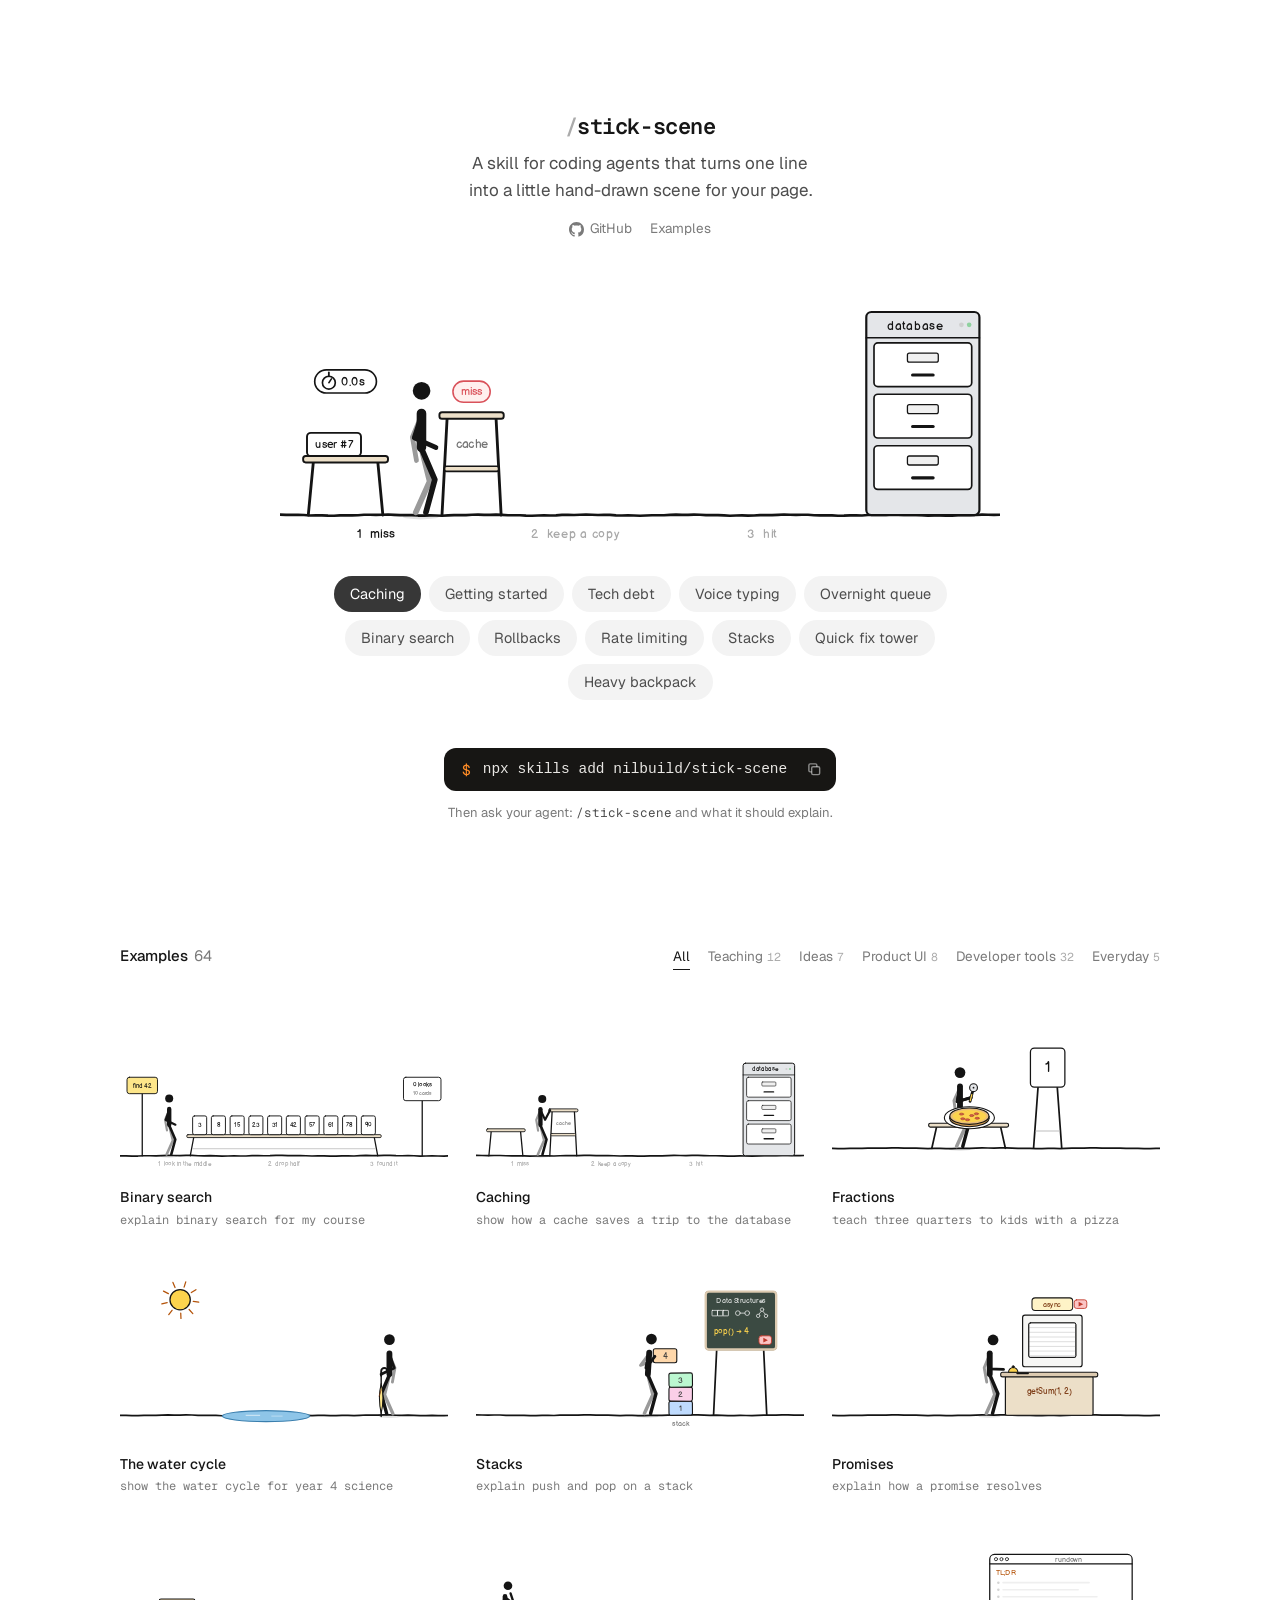
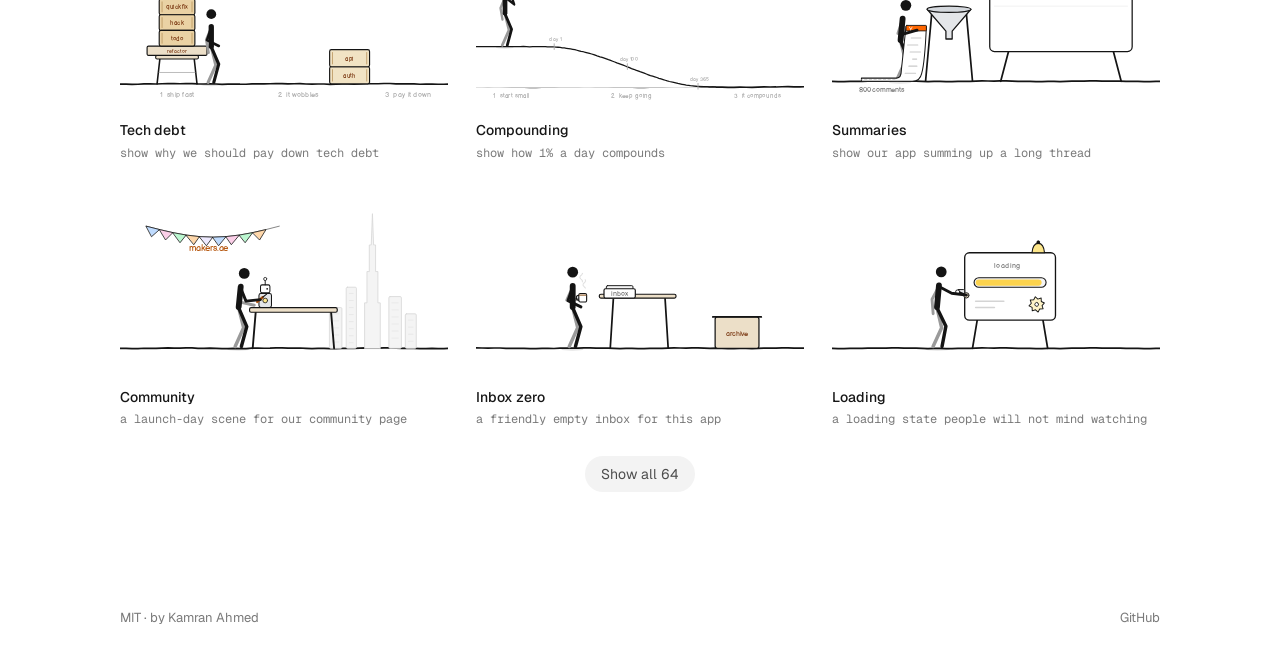
==== site/index.html @ 0b294ec2 "Reorder hero topics" ====
<!doctype html>
<html lang="en">
<head>
<meta charset="utf-8">
<meta name="viewport" content="width=device-width, initial-scale=1, viewport-fit=cover">
<title>stick-scene</title>
<meta name="description" content="A skill for coding agents that turns one line into a little hand-drawn scene for your page.">
<meta property="og:title" content="/stick-scene">
<meta property="og:description" content="A skill for coding agents that turns one line into a little hand-drawn scene for your page.">
<meta property="og:image" content="assets/og.png">
<meta property="og:type" content="website">
<meta name="twitter:card" content="summary_large_image">
<meta name="twitter:title" content="/stick-scene">
<meta name="twitter:description" content="A skill for coding agents that turns one line into a little hand-drawn scene for your page.">
<meta name="twitter:image" content="assets/og.png">
<link rel="icon" href="assets/favicon.svg" type="image/svg+xml">
<link rel="preconnect" href="https://fonts.googleapis.com">
<link rel="stylesheet" href="https://fonts.googleapis.com/css2?family=Geist:wght@400;500&family=Geist+Mono:wght@400;500;600&display=swap">
<style>
/* Layout: one quiet page. A centred 720px plate (title, line, scene, topic pills, install) above a 1040px grid of every example that opens into a stepping viewer. Light only on purpose: the scenes are ink on white paper. */
:root {
  --bg: #ffffff;
  --ink: oklch(0.2 0 0);
  --body: oklch(0.42 0 0);
  --muted: oklch(0.58 0 0);
  --faint: oklch(0.74 0 0);
  --line: oklch(0.93 0 0);
  --pill: oklch(0.965 0 0);
  --pill-hover: oklch(0.935 0 0);
  --code: oklch(0.2 0.004 60);
  --code-ink: oklch(0.93 0.005 80);
  --accent: #ff8c26;
  --sans: 'Geist', ui-sans-serif, system-ui, -apple-system, sans-serif;
  --mono: 'Geist Mono', ui-monospace, SFMono-Regular, Menlo, monospace;
  color-scheme: light;
}
* { box-sizing: border-box; }
html { -webkit-font-smoothing: antialiased; background: var(--bg); }
body { margin: 0; background: var(--bg); color: var(--ink); font: 15px/1.6 var(--sans); padding-left: max(16px, env(safe-area-inset-left, 0px)); padding-right: max(16px, env(safe-area-inset-right, 0px)); }
h1, h2, p { margin: 0; }
a { color: inherit; text-decoration: none; }
button { font: inherit; color: inherit; cursor: pointer; }
:focus-visible { outline: 2px solid var(--ink); outline-offset: 3px; border-radius: 6px; }
stick-scene { display: block; }


/* Plate */
.plate { width: min(720px, 100%); margin: 0 auto; padding-block: 112px 0; display: grid; justify-items: center; text-align: center; }
.plate h1 { font: 600 22px var(--mono); letter-spacing: -.02em; }
.plate h1 span { color: var(--faint); }
.plate .sub { margin-top: 10px; color: var(--body); font-size: 17px; max-width: 42ch; text-wrap: balance; }
.links { margin-top: 14px; display: flex; align-items: center; gap: 18px; font-size: 13.5px; color: var(--muted); }
.links a { display: inline-flex; align-items: center; gap: 6px; transition: color .15s; }
.links a:hover { color: var(--ink); }
.links svg { width: 15px; height: 15px; }
.stage { position: relative; width: min(720px, 100%); height: 320px; margin-top: 4px; touch-action: pan-y; }
.stage stick-scene { height: 320px; width: 100%; }
.slide { transition: opacity .35s ease, transform .35s ease; }
.slide.out-l { opacity: 0; transform: translateX(-18px); }
.slide.out-r { opacity: 0; transform: translateX(18px); }
.slide.in-l { opacity: 0; transform: translateX(18px); transition: none; }
.slide.in-r { opacity: 0; transform: translateX(-18px); transition: none; }
.pills { margin-top: 12px; display: flex; flex-wrap: wrap; justify-content: center; gap: 8px; }
.pills button { position: relative; height: 36px; padding: 0 16px; border: 0; border-radius: 99px; background: var(--pill); color: var(--body); font-size: 14.5px; overflow: hidden; transition: background-color .2s, color .2s; }
.pills button:hover { background: var(--pill-hover); color: var(--ink); }
.pills button[aria-pressed="true"] { background: var(--ink); color: #fff; }
.pills button span { position: relative; }
.pills.auto button[aria-pressed="true"]::before { content: ''; position: absolute; inset: 0; background: oklch(1 0 0 / .14); transform-origin: left; transform: scaleX(0); animation: fill var(--t, 6s) linear forwards; }
@keyframes fill { to { transform: scaleX(1); } }

.install { margin-top: 48px; display: inline-flex; align-items: center; gap: 12px; max-width: 100%; padding: 12px 12px 12px 18px; border-radius: 12px; background: var(--code); color: var(--code-ink); font: 14.5px var(--mono); }
.install b { font-weight: 400; color: var(--accent); }
.install code { white-space: nowrap; overflow: hidden; text-overflow: ellipsis; min-width: 0; }
.copy { flex: none; display: grid; place-items: center; padding: 8px; margin: -8px -6px -8px 0; border: 0; background: none; color: oklch(1 0 0 / .5); transition: color .15s; }
.copy:hover, .copy.done { color: var(--code-ink); }
.copy svg { width: 15px; height: 15px; }
.copy .i-done, .copy.done .i-copy { display: none; }
.copy.done .i-done { display: block; }
.copy:focus-visible, .icon:focus-visible { outline: none; }
.note { margin-top: 12px; font-size: 13px; color: var(--muted); }
.note code { font: 12.5px var(--mono); color: var(--body); }

/* Examples */
.ex { width: min(1040px, 100%); margin: 120px auto 0; display: grid; gap: 28px; }
.ex-head { display: flex; flex-wrap: wrap; justify-content: space-between; align-items: baseline; gap: 12px 24px; }
.ex-head h2 { font-size: 15px; font-weight: 500; }
.ex-head h2 span { color: var(--muted); font-weight: 400; margin-left: 6px; }
.tabs { display: flex; flex-wrap: wrap; gap: 4px 18px; }
.tabs button { padding: 2px 0; border: 0; background: none; font-size: 13.5px; color: var(--muted); border-bottom: 1px solid transparent; transition: color .15s, border-color .15s; }
.tabs button:hover { color: var(--ink); }
.tabs button[aria-pressed="true"] { color: var(--ink); border-bottom-color: var(--ink); }
.tabs em { font: 11.5px var(--mono); font-style: normal; color: var(--faint); margin-left: 4px; }
.grid { display: grid; grid-template-columns: repeat(3, minmax(0, 1fr)); gap: 36px 28px; }
.cell { display: grid; gap: 2px; padding: 0; border: 0; background: none; text-align: left; }
.cell .f { border-radius: 10px; transition: background-color .2s; }
.cell:hover .f { background: oklch(0.985 0 0); }
.cell stick-scene { height: 180px; width: 100%; pointer-events: none; }
.cell b { margin-top: 6px; font-size: 14px; font-weight: 500; }
.cell code { font: 12px/1.5 var(--mono); color: var(--muted); transition: color .15s; }
.cell:hover code { color: var(--body); }
.more { justify-self: center; height: 36px; padding: 0 16px; border: 0; border-radius: 99px; background: var(--pill); color: var(--body); font-size: 14px; transition: background-color .15s, color .15s; }
.more:hover { color: var(--ink); background: var(--pill-hover); }

/* Viewer */
.lb { width: min(880px, calc(100vw - 32px)); max-height: calc(100dvh - 32px); padding: 0; border: 0; border-radius: 16px; background: var(--bg); color: var(--ink); box-shadow: 0 40px 100px -30px oklch(0 0 0 / .45); overflow: auto; }
.lb::backdrop { background: oklch(0.2 0 0 / .4); backdrop-filter: blur(3px); -webkit-backdrop-filter: blur(3px); }
.lb[open] { animation: lb-in .22s ease-out; }
@keyframes lb-in { from { opacity: 0; transform: translateY(8px) scale(.985); } }
.lb-top { display: flex; align-items: center; gap: 10px; padding: 14px 14px 0 22px; font-size: 13px; color: var(--muted); }
.lb-top .sp { flex: 1; }
.lb-top i { font-style: normal; font-family: var(--mono); font-size: 12px; font-variant-numeric: tabular-nums; }
.icon { width: 32px; height: 32px; display: grid; place-items: center; padding: 0; border: 0; border-radius: 50%; background: none; color: var(--muted); transition: color .15s, background-color .15s; }
.icon:hover { color: var(--ink); background: var(--pill); }
.icon svg { width: 15px; height: 15px; }
.lb-body { display: grid; grid-template-columns: 44px minmax(0, 1fr) 44px; align-items: center; gap: 8px; padding: 6px 12px 0; }
.lb-body .icon { width: 40px; height: 40px; background: var(--pill); }
.lb-body .icon:hover { background: var(--pill-hover); }
.lb-stage { height: 380px; }
.lb-stage stick-scene { height: 380px; width: 100%; }
.lb-foot { display: grid; justify-items: center; gap: 12px; padding: 4px 24px 26px; text-align: center; }
.lb-foot b { font-size: 16px; font-weight: 500; }
.lb-foot p { color: var(--body); max-width: 52ch; margin-top: 2px; }
.lb-ask { display: inline-flex; align-items: center; gap: 12px; max-width: 100%; padding: 12px 12px 12px 16px; border-radius: 12px; background: var(--code); color: var(--code-ink); font: 13px var(--mono); }
.lb-ask code { white-space: nowrap; overflow: hidden; text-overflow: ellipsis; min-width: 0; }
.lb-ask i { font-style: normal; color: var(--accent); }

footer { width: min(1040px, 100%); margin: 96px auto 0; display: flex; flex-wrap: wrap; justify-content: space-between; gap: 8px 20px; padding-block: 20px 40px; font-size: 13px; color: var(--muted); }
footer a:hover { color: var(--ink); }

@media (max-width: 720px) {
  .plate { padding-top: 56px; }
  .plate h1 { font-size: 19px; }
  .plate .sub { font-size: 15.5px; }
  .stage, .stage stick-scene { height: 210px; }
  .pills button { height: 32px; padding: 0 13px; font-size: 13.5px; }
  .install { font-size: 12.5px; padding-left: 12px; }
  .ex { margin-top: 88px; }
  .grid { grid-template-columns: repeat(2, minmax(0, 1fr)); gap: 28px 16px; }
  .cell stick-scene { height: 120px; }
  .cell code { font-size: 11px; }
  .lb-body { grid-template-columns: minmax(0, 1fr); padding: 0; }
  .lb-body > .icon { display: none; }
  .lb-stage, .lb-stage stick-scene { height: 230px; }
  .lb-foot { padding-inline: 16px; }
  .lb-nav-sm { display: flex !important; }
}
.lb-nav-sm { display: none; gap: 8px; }
.lb-nav-sm .icon { width: 40px; height: 40px; background: var(--pill); }
@media (prefers-reduced-motion: reduce) { .slide, .lb[open] { transition: none; animation: none; } .pills.auto button[aria-pressed="true"]::before { animation: none; } }
</style>
</head>
<body>
<main id="top">
  <section class="plate" aria-label="stick-scene">
    <h1><span>/</span>stick-scene</h1>
    <p class="sub">A skill for coding agents that turns one line into a little hand-drawn scene for your page.</p>
    <nav class="links"><a href="https://github.com/nilbuild/stick-scene"><svg viewBox="0 0 16 16" fill="currentColor"><path d="M8 0C3.58 0 0 3.58 0 8c0 3.54 2.29 6.53 5.47 7.59.4.07.55-.17.55-.38 0-.19-.01-.82-.01-1.49-2.01.37-2.53-.49-2.69-.94-.09-.23-.48-.94-.82-1.13-.28-.15-.68-.52-.01-.53.63-.01 1.08.58 1.23.82.72 1.21 1.87.87 2.33.66.07-.52.28-.87.51-1.07-1.78-.2-3.64-.89-3.64-3.95 0-.87.31-1.59.82-2.15-.08-.2-.36-1.02.08-2.12 0 0 .67-.21 2.2.82.64-.18 1.32-.27 2-.27.68 0 1.36.09 2 .27 1.53-1.04 2.2-.82 2.2-.82.44 1.1.16 1.92.08 2.12.51.56.82 1.27.82 2.15 0 3.07-1.87 3.75-3.65 3.95.29.25.54.73.54 1.48 0 1.07-.01 1.93-.01 2.2 0 .21.15.46.55.38A8.013 8.013 0 0 0 16 8c0-4.42-3.58-8-8-8z"/></svg>GitHub</a><a href="#examples">Examples</a></nav>
    <div class="stage slide" data-stage aria-live="polite"></div>
    <div class="pills auto" data-pills aria-label="Pick an example"></div>
    <div class="install"><b>$</b><code>npx skills add nilbuild/stick-scene</code><button type="button" class="copy" data-copy-install aria-label="Copy install command"><svg class="i-copy" viewBox="0 0 16 16" fill="none" stroke="currentColor" stroke-width="1.5" stroke-linejoin="round"><rect x="5" y="5" width="8.5" height="8.5" rx="1.5"/><path d="M10.5 5V3.5A1.5 1.5 0 0 0 9 2H3.5A1.5 1.5 0 0 0 2 3.5V9a1.5 1.5 0 0 0 1.5 1.5H5"/></svg><svg class="i-done" viewBox="0 0 16 16" fill="none" stroke="currentColor" stroke-width="1.7" stroke-linecap="round" stroke-linejoin="round"><path d="M3.5 8.5l3 3 6-7"/></svg></button></div>
    <p class="note">Then ask your agent: <code>/stick-scene</code> and what it should explain.</p>
  </section>

  <section class="ex" id="examples">
    <div class="ex-head"><h2>Examples<span data-total></span></h2><div class="tabs" data-tabs></div></div>
    <div class="grid" data-grid></div>
    <button type="button" class="more" data-more>Show all</button>
  </section>
</main>

<dialog class="lb" data-lb aria-label="Example viewer" autofocus>
  <div class="lb-top"><span data-lb-cat></span><span class="sp"></span><i data-lb-n></i><button type="button" class="icon" data-lb-close aria-label="Close"><svg viewBox="0 0 16 16" fill="none" stroke="currentColor" stroke-width="1.7" stroke-linecap="round"><path d="M4 4l8 8M12 4l-8 8"/></svg></button></div>
  <div class="lb-body">
    <button type="button" class="icon" data-lb-prev aria-label="Previous example"><svg viewBox="0 0 16 16" fill="none" stroke="currentColor" stroke-width="1.8" stroke-linecap="round" stroke-linejoin="round"><path d="M10 3L5 8l5 5"/></svg></button>
    <div class="lb-stage slide" data-lb-stage></div>
    <button type="button" class="icon" data-lb-next aria-label="Next example"><svg viewBox="0 0 16 16" fill="none" stroke="currentColor" stroke-width="1.8" stroke-linecap="round" stroke-linejoin="round"><path d="M6 3l5 5-5 5"/></svg></button>
  </div>
  <div class="lb-foot">
    <div class="slide" data-lb-text><b data-lb-title></b><p data-lb-blurb></p></div>
    <div class="lb-ask"><code><i>/stick-scene</i> <span data-lb-prompt></span></code><button type="button" class="copy" data-lb-copy aria-label="Copy prompt"><svg class="i-copy" viewBox="0 0 16 16" fill="none" stroke="currentColor" stroke-width="1.5" stroke-linejoin="round"><rect x="5" y="5" width="8.5" height="8.5" rx="1.5"/><path d="M10.5 5V3.5A1.5 1.5 0 0 0 9 2H3.5A1.5 1.5 0 0 0 2 3.5V9a1.5 1.5 0 0 0 1.5 1.5H5"/></svg><svg class="i-done" viewBox="0 0 16 16" fill="none" stroke="currentColor" stroke-width="1.7" stroke-linecap="round" stroke-linejoin="round"><path d="M3.5 8.5l3 3 6-7"/></svg></button></div>
    <div class="lb-nav-sm"><button type="button" class="icon" data-lb-prev aria-label="Previous example"><svg viewBox="0 0 16 16" fill="none" stroke="currentColor" stroke-width="1.8" stroke-linecap="round" stroke-linejoin="round"><path d="M10 3L5 8l5 5"/></svg></button><button type="button" class="icon" data-lb-next aria-label="Next example"><svg viewBox="0 0 16 16" fill="none" stroke="currentColor" stroke-width="1.8" stroke-linecap="round" stroke-linejoin="round"><path d="M6 3l5 5-5 5"/></svg></button></div>
  </div>
</dialog>

<footer><span>MIT · by <a href="https://kamran.fyi">Kamran Ahmed</a></span><a href="https://github.com/nilbuild/stick-scene">GitHub</a></footer>

<script src="assets/catalog.js"></script>
<script>
(function () {
  for (const f of ['stick.js', ...window.sceneFiles()]) {
    const s = document.createElement('script');
    s.src = 'scenes/' + f;
    s.async = false;
    document.head.appendChild(s);
  }
})();
</script>
<script>
const CATALOG = window.CATALOG;
const PROMPTS = window.PROMPTS;
const byId = Object.fromEntries(CATALOG.map((s) => [s.id, s]));
const catName = Object.fromEntries(window.CATEGORIES.map((c) => [c.id, c.name]));
const INSTALL = 'npx skills add nilbuild/stick-scene';
const esc = (s) => String(s).replace(/[&<>"]/g, (c) => ({ '&': '&amp;', '<': '&lt;', '>': '&gt;', '"': '&quot;' })[c]);
const promptFor = (id) => PROMPTS[id] || `show ${byId[id].title.toLowerCase()}`;
const sleep = (ms) => new Promise((r) => setTimeout(r, ms));
const reduce = matchMedia('(prefers-reduced-motion: reduce)').matches;

function sc(id, play) {
  const el = document.createElement('stick-scene');
  el.setAttribute('scene', id);
  el.setAttribute('play', play || 'click');
  el.setAttribute('no-floor', '');
  el.setAttribute('aria-label', `${byId[id].title}: ${byId[id].blurb}`);
  return el;
}
function whenView(el, cb, n) {
  if (!el.isConnected) {
    return;
  }
  if (el.v) {
    cb(el.v);
    return;
  }
  if ((n || 0) > 900) {
    return;
  }
  requestAnimationFrame(() => whenView(el, cb, (n || 0) + 1));
}
function playOnce(el) {
  return new Promise((res) => {
    whenView(el, (v) => {
      v.on = false;
      v.paused = false;
      v.play();
      const wait = () => {
        if (!el.isConnected || !v.on) {
          res();
          return;
        }
        requestAnimationFrame(wait);
      };
      requestAnimationFrame(wait);
    });
  });
}
function wireCopy(btn, getText) {
  btn.addEventListener('click', () => {
    if (!navigator.clipboard) {
      return;
    }
    navigator.clipboard.writeText(getText()).then(() => {
      btn.classList.add('done');
      setTimeout(() => {
        btn.classList.remove('done');
      }, 1400);
    }, () => {
      const r = document.createRange();
      r.selectNodeContents(btn.previousElementSibling);
      getSelection().removeAllRanges();
      getSelection().addRange(r);
    });
  });
}
async function slide(nodes, dir, fn) {
  if (reduce || !dir) {
    fn();
    return;
  }
  const out = dir > 0 ? 'out-l' : 'out-r';
  const inn = dir > 0 ? 'in-l' : 'in-r';
  nodes.forEach((n) => n.classList.add(out));
  await sleep(280);
  fn();
  nodes.forEach((n) => {
    n.classList.remove(out);
    n.classList.add(inn);
  });
  void nodes[0].offsetWidth;
  nodes.forEach((n) => n.classList.remove(inn));
}

wireCopy(document.querySelector('[data-copy-install]'), () => INSTALL);

/* Plate: topic pills pick the scene */
(function () {
  const TOPICS = [
    ['lesson-cache', 'Caching'],
    ['diffity-start', 'Getting started'],
    ['idea-tech-debt', 'Tech debt'],
    ['p:typingwise', 'Voice typing'],
    ['p:claude-queue', 'Overnight queue'],
    ['lesson-binary-search', 'Binary search'],
    ['how-rollback-tape', 'Rollbacks'],
    ['how-rate-bouncer', 'Rate limiting'],
    ['p:data structures in JS', 'Stacks'],
    ['how-debt-tower', 'Quick fix tower'],
    ['how-debt-backpack', 'Heavy backpack'],
  ];
  const stage = document.querySelector('[data-stage]');
  const pills = document.querySelector('[data-pills]');
  pills.innerHTML = TOPICS.map(([id, label]) => `<button type="button" aria-pressed="false"><span>${esc(label)}</span></button>`).join('');
  const btns = [...pills.children];
  let cur = -1, token = 0, auto = true;

  async function show(i, dir) {
    const t = ++token;
    cur = (i + TOPICS.length) % TOPICS.length;
    const id = TOPICS[cur][0];
    btns.forEach((b, k) => b.setAttribute('aria-pressed', 'false'));
    void pills.offsetWidth;
    await slide([stage], dir, () => {
      stage.replaceChildren(sc(id));
    });
    if (t !== token) {
      return;
    }
    const dur = ((window.STICK && window.STICK.SCENES[id] && window.STICK.SCENES[id].dur) || 5) * 1000 + 2400;
    pills.style.setProperty('--t', `${dur}ms`);
    btns[cur].setAttribute('aria-pressed', 'true');
    await sleep(600);
    if (t !== token) {
      return;
    }
    await playOnce(stage.firstChild);
    if (t !== token || !auto) {
      return;
    }
    await sleep(1500);
    if (t === token && auto) {
      show(cur + 1, 1);
    }
  }
  const pick = (k) => {
    auto = false;
    pills.classList.remove('auto');
    if (k !== cur) {
      show(k, k > cur ? 1 : -1);
      return;
    }
    playOnce(stage.firstChild);
  };
  btns.forEach((b, k) => b.addEventListener('click', () => pick(k)));
  let sx = null;
  stage.addEventListener('pointerdown', (e) => {
    sx = e.clientX;
  });
  stage.addEventListener('pointerup', (e) => {
    if (sx === null) {
      return;
    }
    const dx = e.clientX - sx;
    sx = null;
    if (Math.abs(dx) > 40) {
      pick((cur + (dx < 0 ? 1 : -1) + TOPICS.length) % TOPICS.length);
    }
  });
  show(0, 0);
})();

/* Viewer: an enlarged scene you can step through */
const viewer = (function () {
  const dlg = document.querySelector('[data-lb]');
  const stage = dlg.querySelector('[data-lb-stage]');
  const text = dlg.querySelector('[data-lb-text]');
  let list = [], cur = 0, token = 0;
  function render(id) {
    const m = byId[id];
    stage.replaceChildren(sc(id));
    dlg.querySelector('[data-lb-title]').textContent = m.title;
    dlg.querySelector('[data-lb-blurb]').textContent = m.blurb;
    dlg.querySelector('[data-lb-prompt]').textContent = promptFor(id);
    dlg.querySelector('[data-lb-cat]').textContent = catName[m.cat];
    dlg.querySelector('[data-lb-n]').textContent = `${cur + 1} / ${list.length}`;
  }
  async function go(i, dir) {
    const t = ++token;
    cur = (i + list.length) % list.length;
    await slide([stage, text], dir, () => render(list[cur]));
    await sleep(350);
    if (t === token && dlg.open) {
      playOnce(stage.firstChild);
    }
  }
  for (const b of dlg.querySelectorAll('[data-lb-prev]')) {
    b.addEventListener('click', () => go(cur - 1, -1));
  }
  for (const b of dlg.querySelectorAll('[data-lb-next]')) {
    b.addEventListener('click', () => go(cur + 1, 1));
  }
  dlg.querySelector('[data-lb-close]').addEventListener('click', () => dlg.close());
  dlg.addEventListener('click', (e) => {
    if (e.target === dlg) {
      dlg.close();
    }
  });
  dlg.addEventListener('keydown', (e) => {
    if (e.key === 'ArrowRight') {
      e.preventDefault();
      go(cur + 1, 1);
    }
    if (e.key === 'ArrowLeft') {
      e.preventDefault();
      go(cur - 1, -1);
    }
  });
  dlg.addEventListener('close', () => {
    token++;
    stage.replaceChildren();
  });
  let sx = null;
  stage.addEventListener('pointerdown', (e) => {
    sx = e.clientX;
  });
  stage.addEventListener('pointerup', (e) => {
    if (sx === null) {
      return;
    }
    const dx = e.clientX - sx;
    sx = null;
    if (Math.abs(dx) > 40) {
      go(cur + (dx < 0 ? 1 : -1), dx < 0 ? 1 : -1);
    }
  });
  wireCopy(dlg.querySelector('[data-lb-copy]'), () => `/stick-scene ${promptFor(list[cur])}`);
  return {
    open(ids, i) {
      list = ids;
      if (!dlg.open) {
        dlg.showModal();
      }
      go(i, 0);
    },
  };
})();

/* Examples grid */
(function () {
  const all = CATALOG.map((c) => c.id);
  const tabs = document.querySelector('[data-tabs]');
  const grid = document.querySelector('[data-grid]');
  const more = document.querySelector('[data-more]');
  const STEP = 12;
  let cat = 'all', open = false;
  document.querySelector('[data-total]').textContent = all.length;
  const cats = [{ id: 'all', name: 'All' }, ...window.CATEGORIES];
  tabs.innerHTML = cats.map((c) => `<button type="button" data-cat="${c.id}" aria-pressed="${c.id === 'all'}">${c.name}${c.id === 'all' ? '' : `<em>${all.filter((id) => byId[id].cat === c.id).length}</em>`}</button>`).join('');
  function render() {
    const list = cat === 'all' ? all : all.filter((id) => byId[id].cat === cat);
    const shown = open ? list : list.slice(0, STEP);
    grid.innerHTML = shown.map((id) => `<button type="button" class="cell" data-id="${esc(id)}" aria-label="Open ${esc(byId[id].title)}"><div class="f"><stick-scene scene="${esc(id)}" play="idle" no-floor></stick-scene></div><b>${esc(byId[id].title)}</b><code>${esc(promptFor(id))}</code></button>`).join('');
    more.hidden = list.length <= STEP || open;
    more.textContent = `Show all ${list.length}`;
    [...grid.children].forEach((c, i) => {
      const el = c.querySelector('stick-scene');
      c.addEventListener('pointerenter', () => {
        if (el.v) {
          el.v.hover = true;
          el.v.play();
        }
      });
      c.addEventListener('pointerleave', () => {
        if (el.v) {
          el.v.hover = false;
        }
      });
      c.addEventListener('click', () => viewer.open(list, i));
    });
  }
  for (const b of tabs.children) {
    b.addEventListener('click', () => {
      cat = b.dataset.cat;
      open = false;
      for (const x of tabs.children) {
        x.setAttribute('aria-pressed', String(x === b));
      }
      render();
    });
  }
  more.addEventListener('click', () => {
    open = true;
    render();
  });
  render();
})();
</script>
</body>
</html>
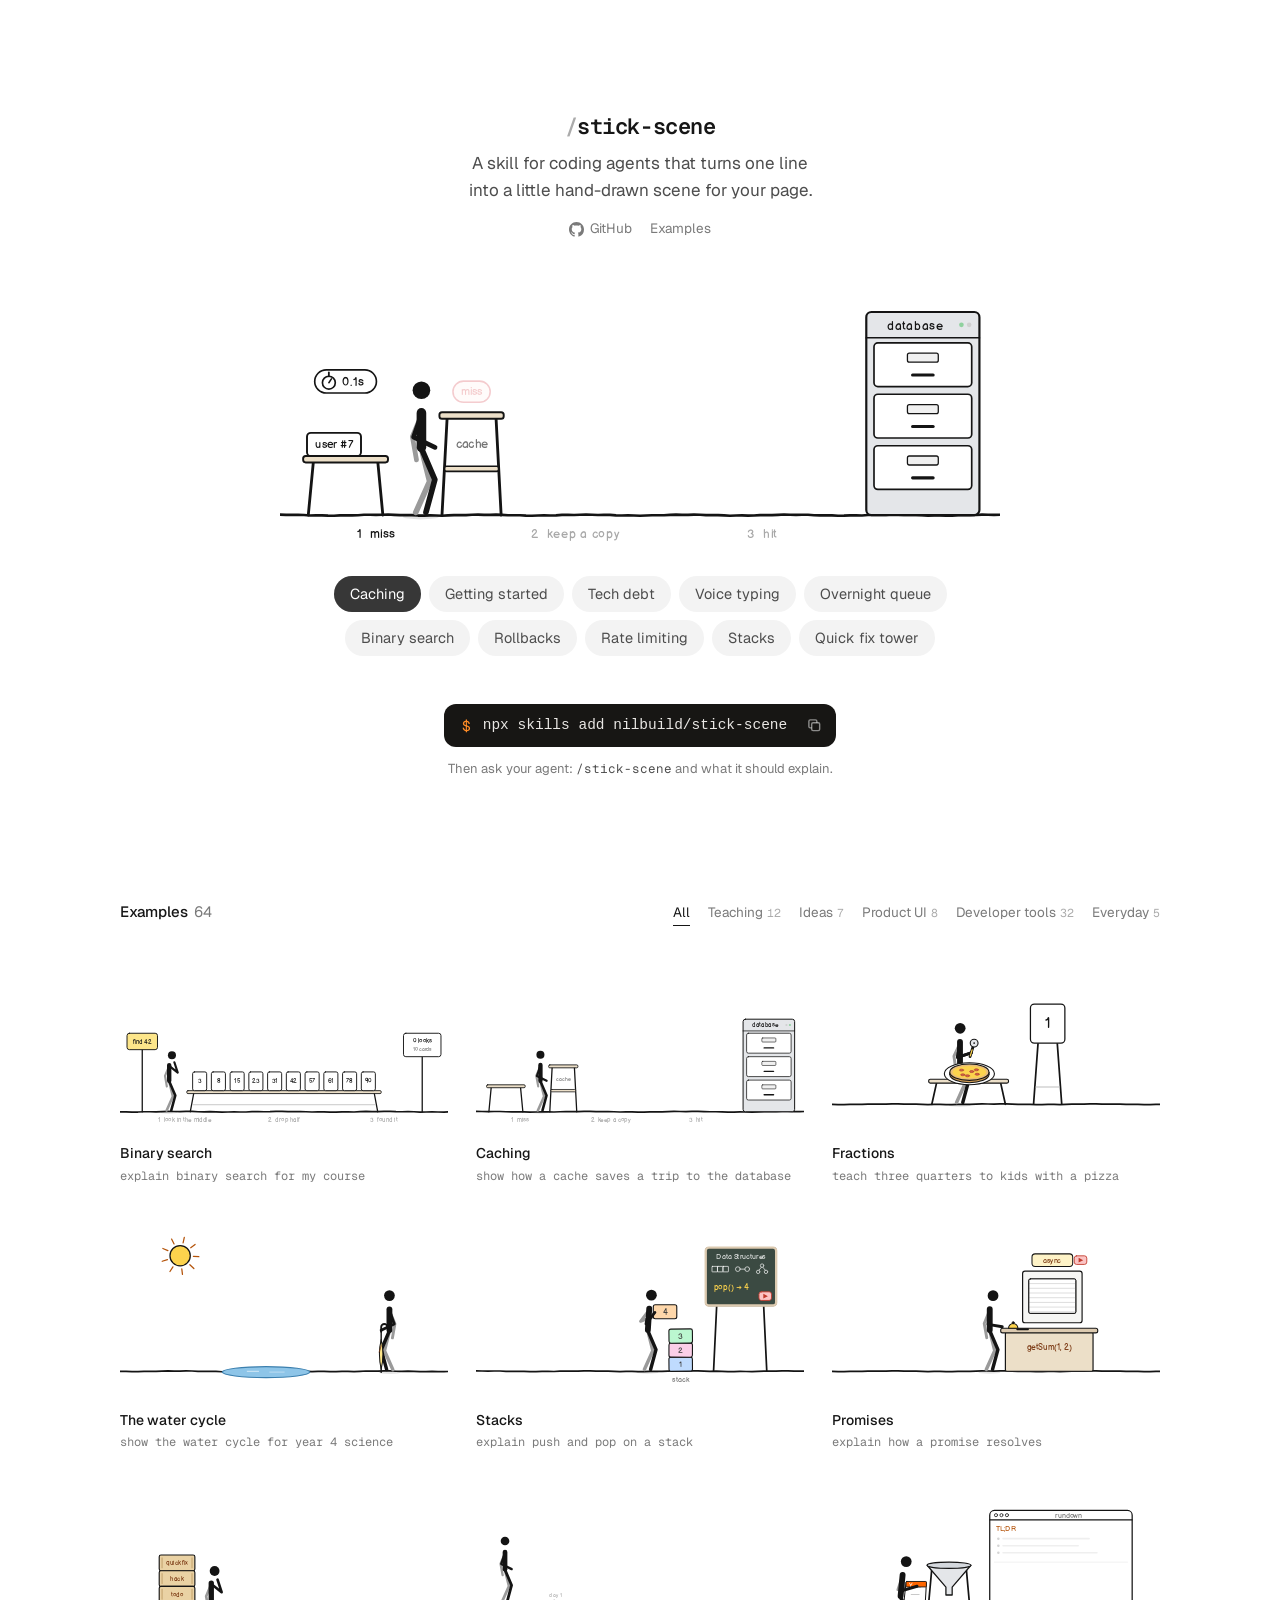
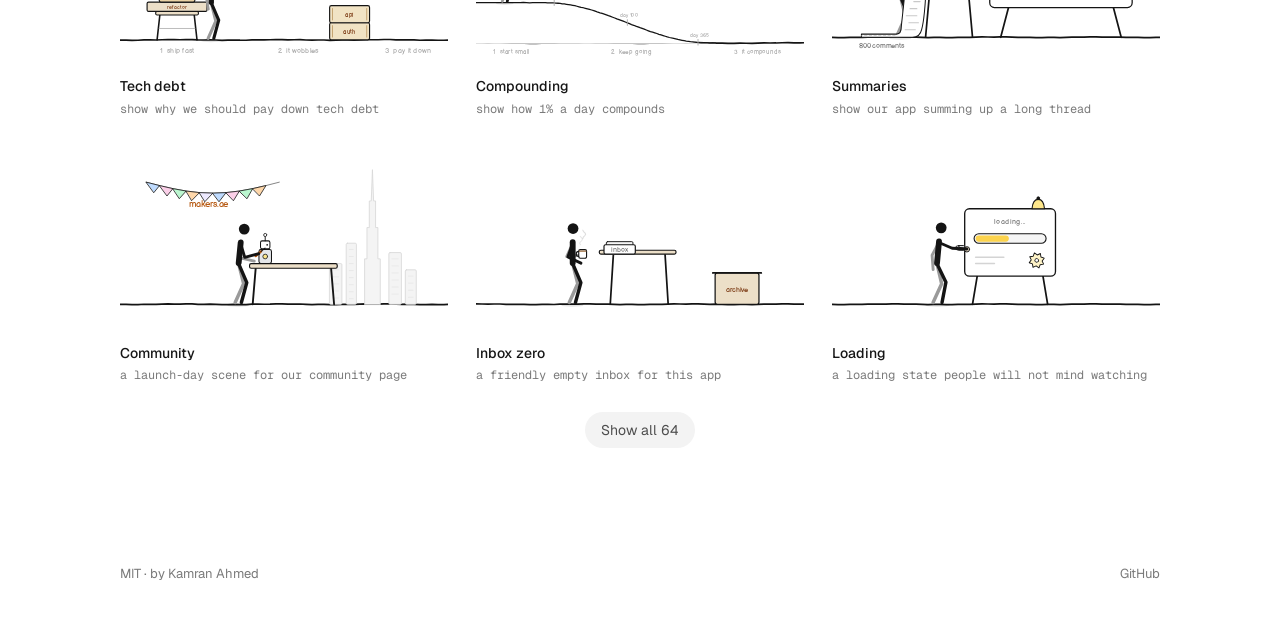
==== commit 9bcb0915: "Drop heavy backpack from hero topics" ====
--- a/site/index.html
+++ b/site/index.html
@@ -295,7 +295,6 @@
     ['how-rate-bouncer', 'Rate limiting'],
     ['p:data structures in JS', 'Stacks'],
     ['how-debt-tower', 'Quick fix tower'],
-    ['how-debt-backpack', 'Heavy backpack'],
   ];
   const stage = document.querySelector('[data-stage]');
   const pills = document.querySelector('[data-pills]');
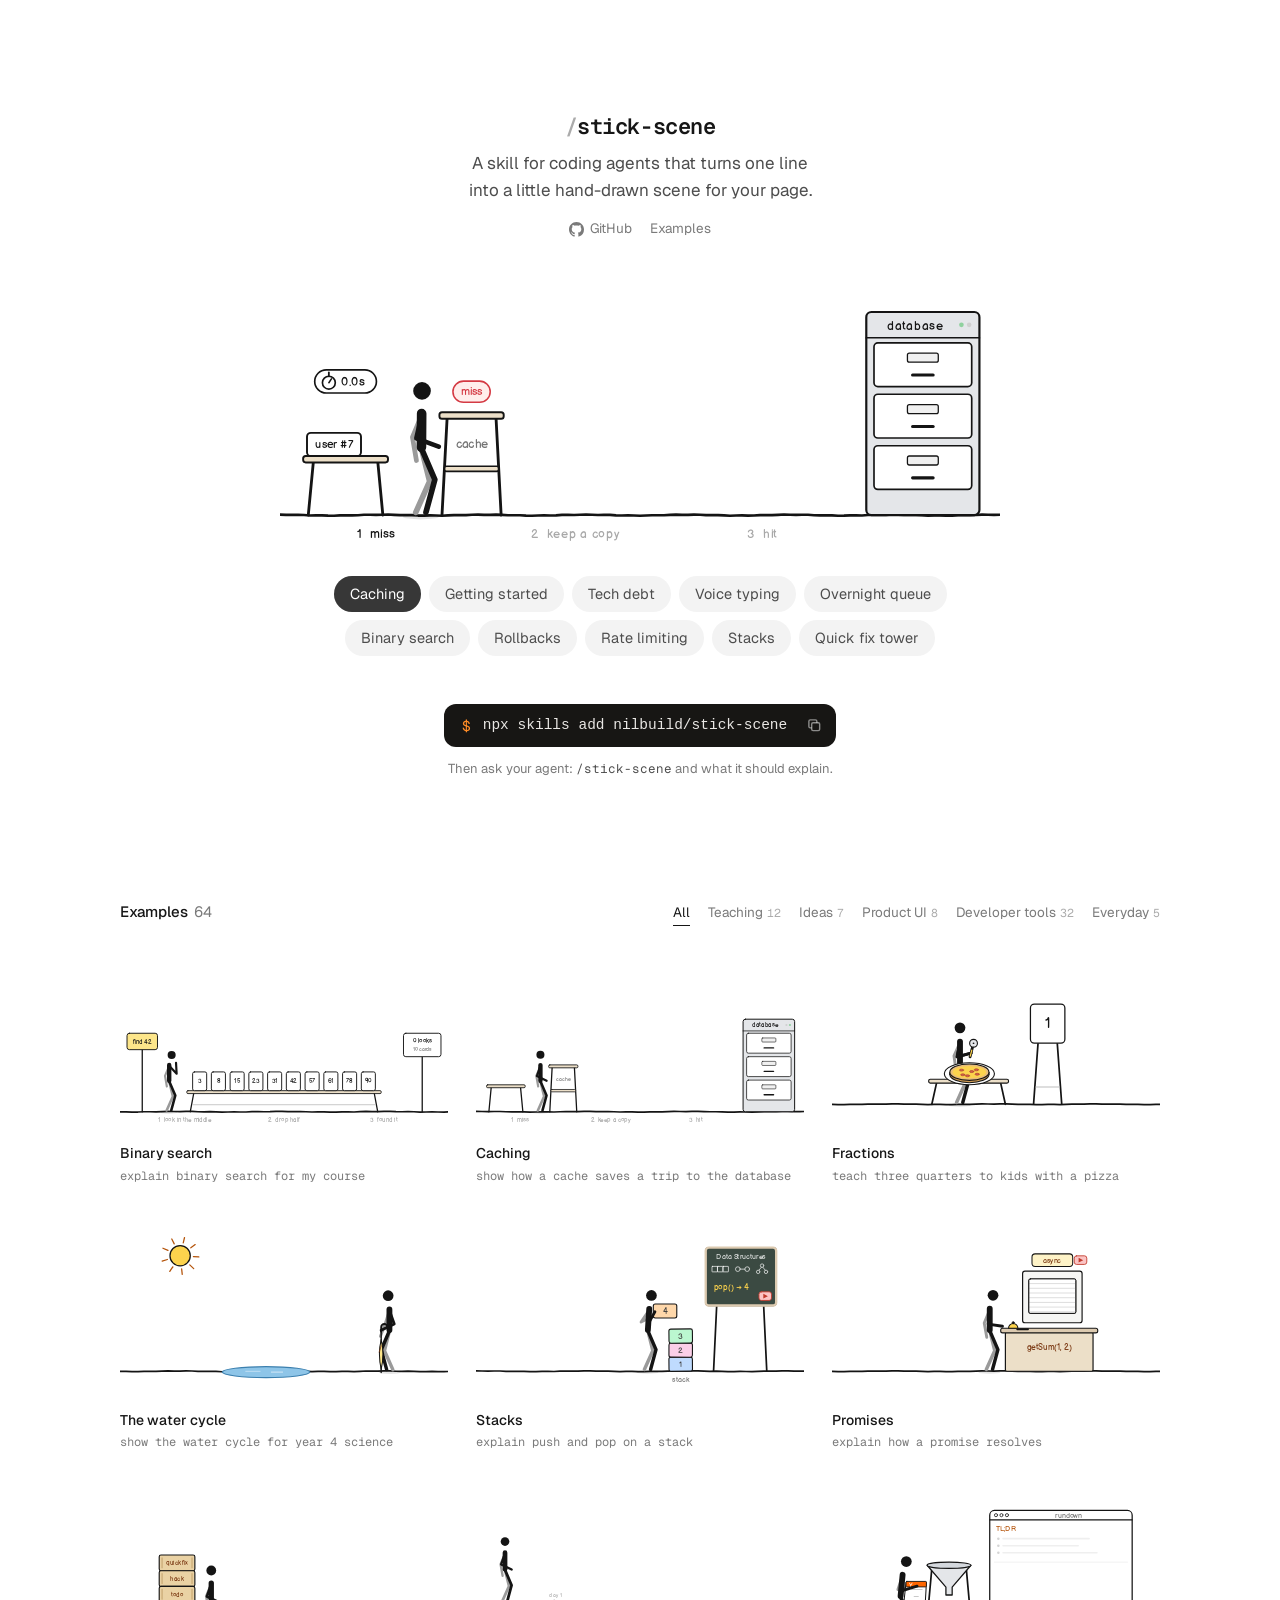
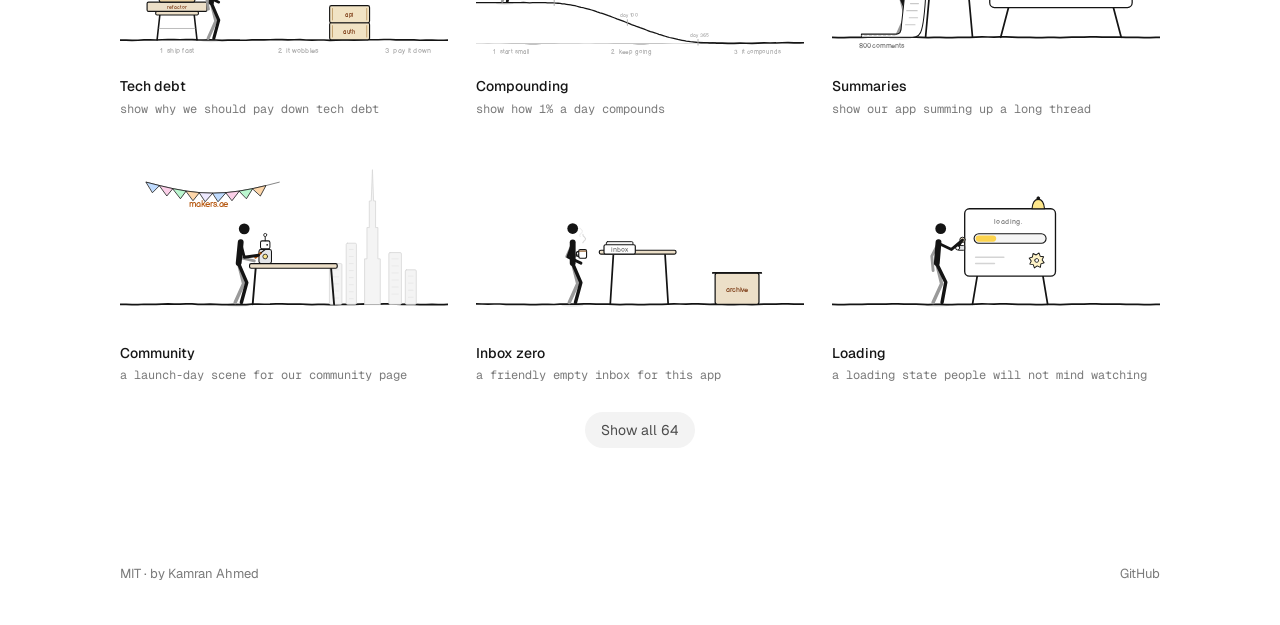
==== commit e9c78776: "Add SEO tags, analytics and new OG image" ====
--- a/site/index.html
+++ b/site/index.html
@@ -3,16 +3,53 @@
 <head>
 <meta charset="utf-8">
 <meta name="viewport" content="width=device-width, initial-scale=1, viewport-fit=cover">
-<title>stick-scene</title>
+<title>stick-scene: turn one line into a hand-drawn scene</title>
 <meta name="description" content="A skill for coding agents that turns one line into a little hand-drawn scene for your page.">
-<meta property="og:title" content="/stick-scene">
+<meta name="author" content="Kamran Ahmed">
+<meta name="theme-color" content="#ffffff">
+<link rel="canonical" href="https://kamran.fyi/stick-scene/">
+
+<meta property="og:type" content="website">
+<meta property="og:site_name" content="Kamran Ahmed">
+<meta property="og:url" content="https://kamran.fyi/stick-scene/">
+<meta property="og:title" content="stick-scene: turn one line into a hand-drawn scene">
 <meta property="og:description" content="A skill for coding agents that turns one line into a little hand-drawn scene for your page.">
-<meta property="og:image" content="assets/og.png">
-<meta property="og:type" content="website">
+<meta property="og:image" content="https://kamran.fyi/stick-scene/assets/og.png">
+<meta property="og:image:width" content="1200">
+<meta property="og:image:height" content="630">
+<meta property="og:image:alt" content="A stick figure doing a binary search across ten numbered cards, next to npx skills add nilbuild/stick-scene">
+
 <meta name="twitter:card" content="summary_large_image">
-<meta name="twitter:title" content="/stick-scene">
+<meta name="twitter:site" content="@nilbuild">
+<meta name="twitter:creator" content="@nilbuild">
+<meta name="twitter:title" content="stick-scene: turn one line into a hand-drawn scene">
 <meta name="twitter:description" content="A skill for coding agents that turns one line into a little hand-drawn scene for your page.">
-<meta name="twitter:image" content="assets/og.png">
+<meta name="twitter:image" content="https://kamran.fyi/stick-scene/assets/og.png">
+<meta name="twitter:image:alt" content="A stick figure doing a binary search across ten numbered cards, next to npx skills add nilbuild/stick-scene">
+
+<script type="application/ld+json">
+{
+  "@context": "https://schema.org",
+  "@type": "SoftwareSourceCode",
+  "name": "stick-scene",
+  "description": "A skill for coding agents that turns one line into a little hand-drawn scene for your page.",
+  "url": "https://kamran.fyi/stick-scene/",
+  "codeRepository": "https://github.com/nilbuild/stick-scene",
+  "programmingLanguage": "JavaScript",
+  "license": "https://opensource.org/licenses/MIT",
+  "author": { "@type": "Person", "name": "Kamran Ahmed", "url": "https://kamran.fyi" }
+}
+</script>
+
+<script async src="https://www.googletagmanager.com/gtag/js?id=G-QD7PX9C379"></script>
+<script>
+window.dataLayer = window.dataLayer || [];
+function gtag() {
+  dataLayer.push(arguments);
+}
+gtag('js', new Date());
+gtag('config', 'G-QD7PX9C379');
+</script>
 <link rel="icon" href="assets/favicon.svg" type="image/svg+xml">
 <link rel="preconnect" href="https://fonts.googleapis.com">
 <link rel="stylesheet" href="https://fonts.googleapis.com/css2?family=Geist:wght@400;500&family=Geist+Mono:wght@400;500;600&display=swap">
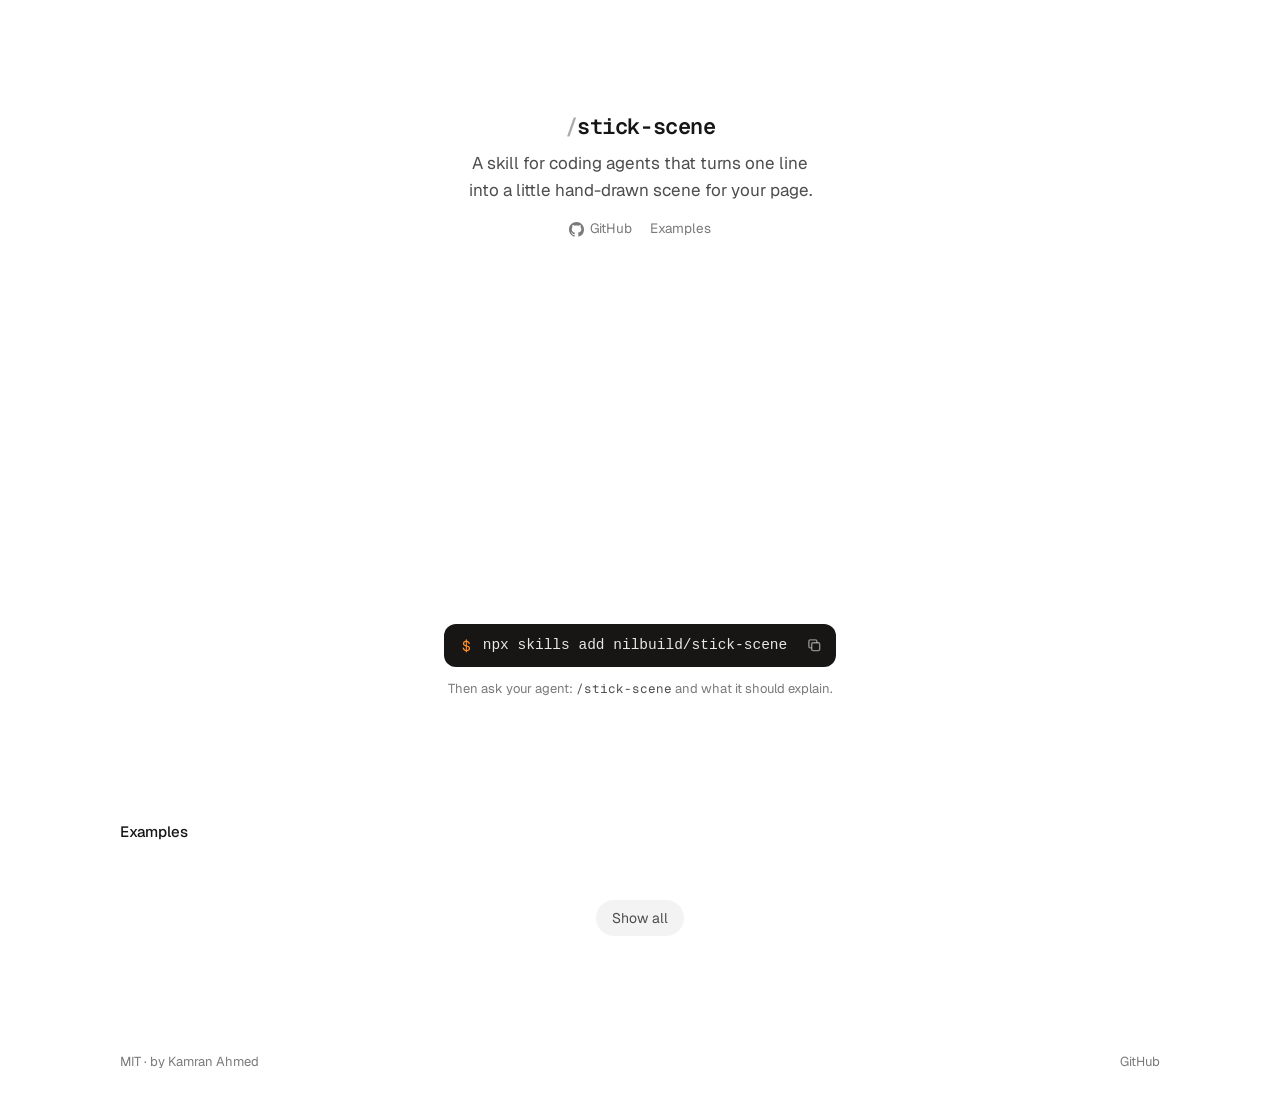
==== commit ca843111: "Serve site from /stick-scene without slash" ====
--- a/site/index.html
+++ b/site/index.html
@@ -7,11 +7,11 @@
 <meta name="description" content="A skill for coding agents that turns one line into a little hand-drawn scene for your page.">
 <meta name="author" content="Kamran Ahmed">
 <meta name="theme-color" content="#ffffff">
-<link rel="canonical" href="https://kamran.fyi/stick-scene/">
+<link rel="canonical" href="https://kamran.fyi/stick-scene">
 
 <meta property="og:type" content="website">
 <meta property="og:site_name" content="Kamran Ahmed">
-<meta property="og:url" content="https://kamran.fyi/stick-scene/">
+<meta property="og:url" content="https://kamran.fyi/stick-scene">
 <meta property="og:title" content="stick-scene: turn one line into a hand-drawn scene">
 <meta property="og:description" content="A skill for coding agents that turns one line into a little hand-drawn scene for your page.">
 <meta property="og:image" content="https://kamran.fyi/stick-scene/assets/og.png">
@@ -33,7 +33,7 @@
   "@type": "SoftwareSourceCode",
   "name": "stick-scene",
   "description": "A skill for coding agents that turns one line into a little hand-drawn scene for your page.",
-  "url": "https://kamran.fyi/stick-scene/",
+  "url": "https://kamran.fyi/stick-scene",
   "codeRepository": "https://github.com/nilbuild/stick-scene",
   "programmingLanguage": "JavaScript",
   "license": "https://opensource.org/licenses/MIT",
@@ -50,7 +50,7 @@
 gtag('js', new Date());
 gtag('config', 'G-QD7PX9C379');
 </script>
-<link rel="icon" href="assets/favicon.svg" type="image/svg+xml">
+<link rel="icon" href="/stick-scene/assets/favicon.svg" type="image/svg+xml">
 <link rel="preconnect" href="https://fonts.googleapis.com">
 <link rel="stylesheet" href="https://fonts.googleapis.com/css2?family=Geist:wght@400;500&family=Geist+Mono:wght@400;500;600&display=swap">
 <style>
@@ -221,12 +221,12 @@
 
 <footer><span>MIT · by <a href="https://kamran.fyi">Kamran Ahmed</a></span><a href="https://github.com/nilbuild/stick-scene">GitHub</a></footer>
 
-<script src="assets/catalog.js"></script>
+<script src="/stick-scene/assets/catalog.js"></script>
 <script>
 (function () {
   for (const f of ['stick.js', ...window.sceneFiles()]) {
     const s = document.createElement('script');
-    s.src = 'scenes/' + f;
+    s.src = '/stick-scene/scenes/' + f;
     s.async = false;
     document.head.appendChild(s);
   }
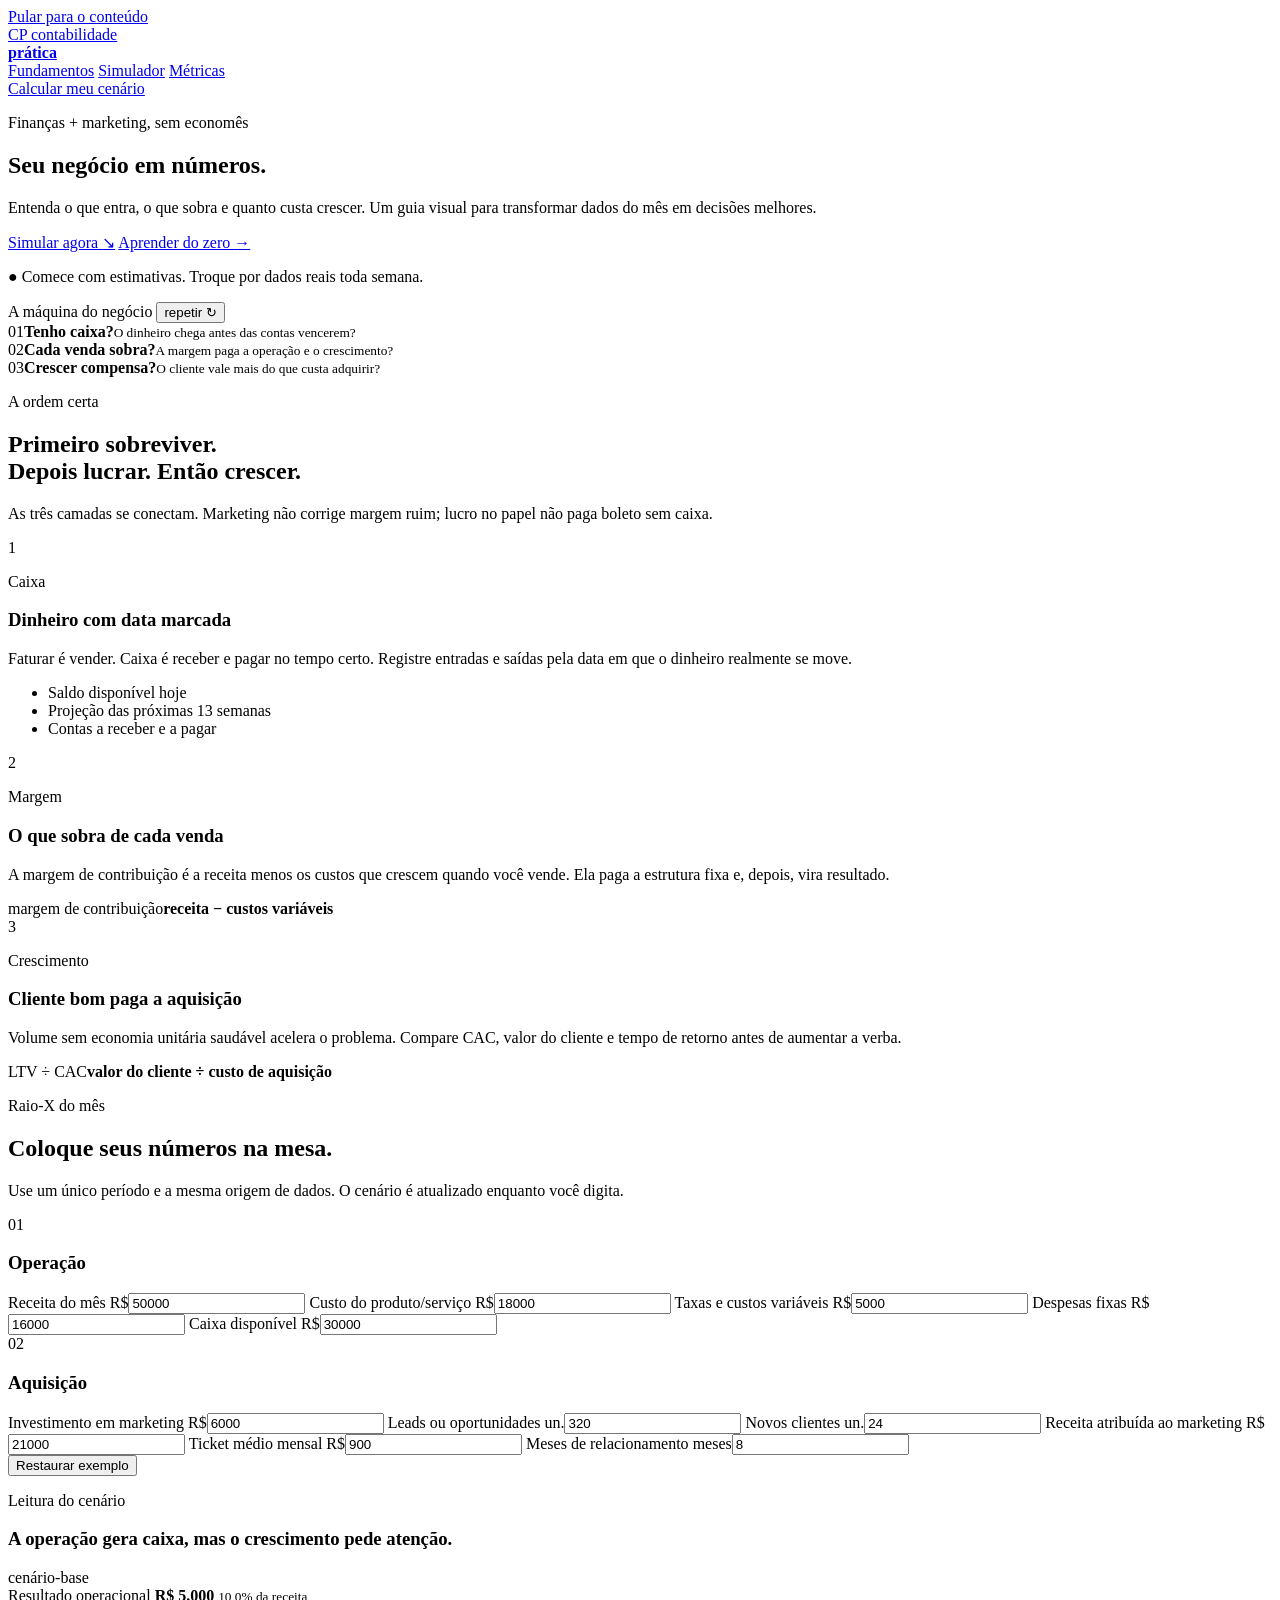
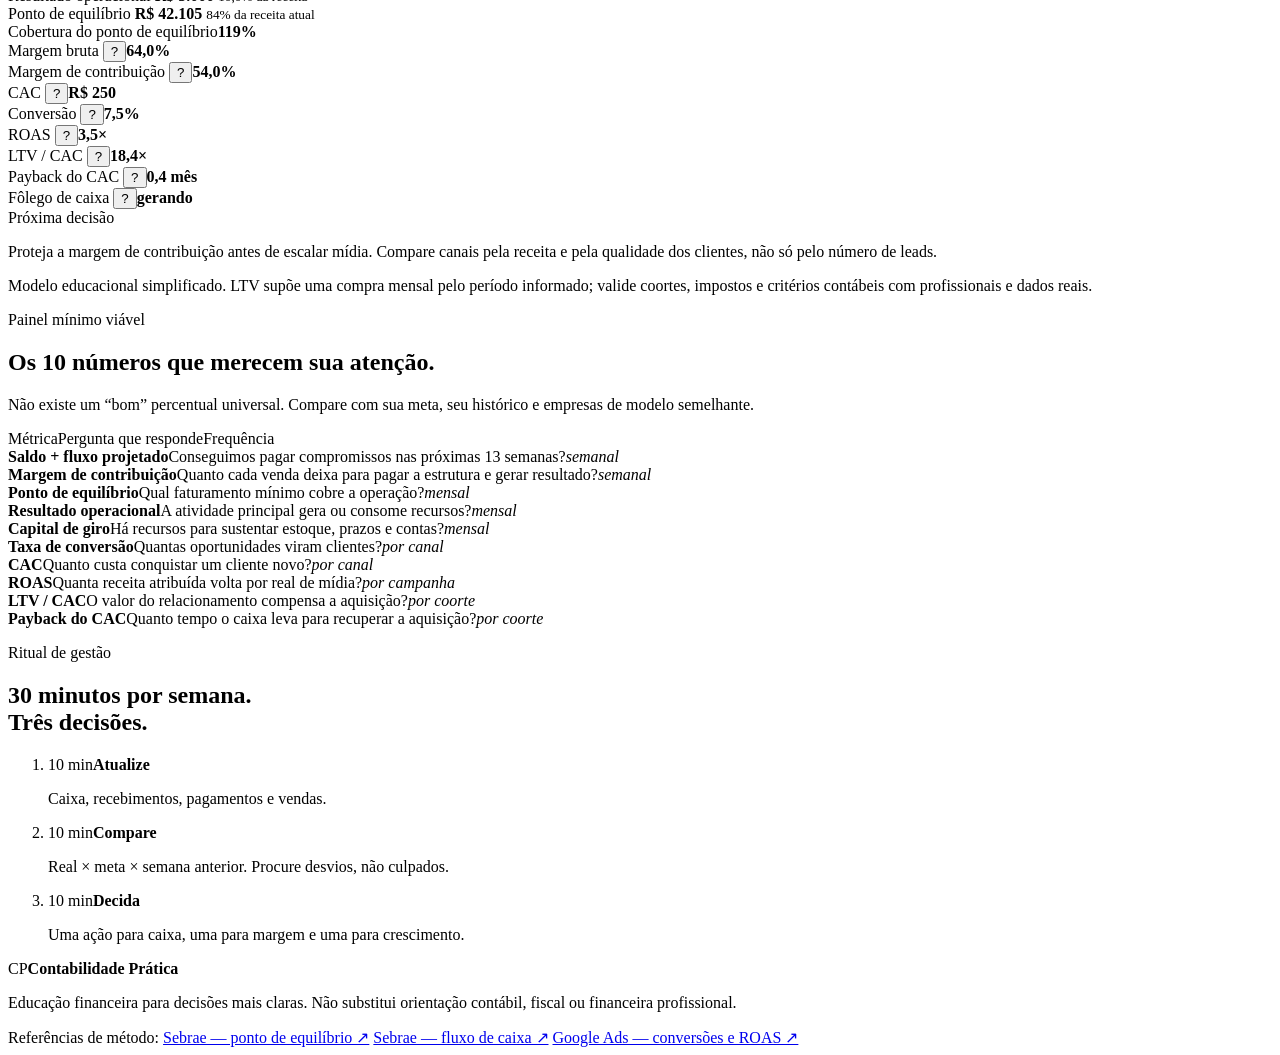
==== commit 060aff41: "Build interactive accounting guide for entrepreneurs" ====
--- a/site/index.html
+++ b/site/index.html
@@ -1,524 +1,225 @@
 <!doctype html>
-<html lang="en">
+<html lang="pt-BR">
 <head>
-<meta charset="utf-8">
-<meta name="viewport" content="width=device-width, initial-scale=1, viewport-fit=cover">
-<title>stick-scene: turn one line into a hand-drawn scene</title>
-<meta name="description" content="A skill for coding agents that turns one line into a little hand-drawn scene for your page.">
-<meta name="author" content="Kamran Ahmed">
-<meta name="theme-color" content="#ffffff">
-<link rel="canonical" href="https://kamran.fyi/stick-scene">
-
-<meta property="og:type" content="website">
-<meta property="og:site_name" content="Kamran Ahmed">
-<meta property="og:url" content="https://kamran.fyi/stick-scene">
-<meta property="og:title" content="stick-scene: turn one line into a hand-drawn scene">
-<meta property="og:description" content="A skill for coding agents that turns one line into a little hand-drawn scene for your page.">
-<meta property="og:image" content="https://kamran.fyi/stick-scene/assets/og.png">
-<meta property="og:image:width" content="1200">
-<meta property="og:image:height" content="630">
-<meta property="og:image:alt" content="A stick figure doing a binary search across ten numbered cards, next to npx skills add nilbuild/stick-scene">
-
-<meta name="twitter:card" content="summary_large_image">
-<meta name="twitter:site" content="@nilbuild">
-<meta name="twitter:creator" content="@nilbuild">
-<meta name="twitter:title" content="stick-scene: turn one line into a hand-drawn scene">
-<meta name="twitter:description" content="A skill for coding agents that turns one line into a little hand-drawn scene for your page.">
-<meta name="twitter:image" content="https://kamran.fyi/stick-scene/assets/og.png">
-<meta name="twitter:image:alt" content="A stick figure doing a binary search across ten numbered cards, next to npx skills add nilbuild/stick-scene">
-
-<script type="application/ld+json">
-{
-  "@context": "https://schema.org",
-  "@type": "SoftwareSourceCode",
-  "name": "stick-scene",
-  "description": "A skill for coding agents that turns one line into a little hand-drawn scene for your page.",
-  "url": "https://kamran.fyi/stick-scene",
-  "codeRepository": "https://github.com/nilbuild/stick-scene",
-  "programmingLanguage": "JavaScript",
-  "license": "https://opensource.org/licenses/MIT",
-  "author": { "@type": "Person", "name": "Kamran Ahmed", "url": "https://kamran.fyi" }
-}
-</script>
-
-<script async src="https://www.googletagmanager.com/gtag/js?id=G-QD7PX9C379"></script>
-<script>
-window.dataLayer = window.dataLayer || [];
-function gtag() {
-  dataLayer.push(arguments);
-}
-gtag('js', new Date());
-gtag('config', 'G-QD7PX9C379');
-</script>
-<link rel="icon" href="/stick-scene/assets/favicon.svg" type="image/svg+xml">
-<link rel="preconnect" href="https://fonts.googleapis.com">
-<link rel="stylesheet" href="https://fonts.googleapis.com/css2?family=Geist:wght@400;500&family=Geist+Mono:wght@400;500;600&display=swap">
-<style>
-/* Layout: one quiet page. A centred 720px plate (title, line, scene, topic pills, install) above a 1040px grid of every example that opens into a stepping viewer. Light only on purpose: the scenes are ink on white paper. */
-:root {
-  --bg: #ffffff;
-  --ink: oklch(0.2 0 0);
-  --body: oklch(0.42 0 0);
-  --muted: oklch(0.58 0 0);
-  --faint: oklch(0.74 0 0);
-  --line: oklch(0.93 0 0);
-  --pill: oklch(0.965 0 0);
-  --pill-hover: oklch(0.935 0 0);
-  --code: oklch(0.2 0.004 60);
-  --code-ink: oklch(0.93 0.005 80);
-  --accent: #ff8c26;
-  --sans: 'Geist', ui-sans-serif, system-ui, -apple-system, sans-serif;
-  --mono: 'Geist Mono', ui-monospace, SFMono-Regular, Menlo, monospace;
-  color-scheme: light;
-}
-* { box-sizing: border-box; }
-html { -webkit-font-smoothing: antialiased; background: var(--bg); }
-body { margin: 0; background: var(--bg); color: var(--ink); font: 15px/1.6 var(--sans); padding-left: max(16px, env(safe-area-inset-left, 0px)); padding-right: max(16px, env(safe-area-inset-right, 0px)); }
-h1, h2, p { margin: 0; }
-a { color: inherit; text-decoration: none; }
-button { font: inherit; color: inherit; cursor: pointer; }
-:focus-visible { outline: 2px solid var(--ink); outline-offset: 3px; border-radius: 6px; }
-stick-scene { display: block; }
-
-
-/* Plate */
-.plate { width: min(720px, 100%); margin: 0 auto; padding-block: 112px 0; display: grid; justify-items: center; text-align: center; }
-.plate h1 { font: 600 22px var(--mono); letter-spacing: -.02em; }
-.plate h1 span { color: var(--faint); }
-.plate .sub { margin-top: 10px; color: var(--body); font-size: 17px; max-width: 42ch; text-wrap: balance; }
-.links { margin-top: 14px; display: flex; align-items: center; gap: 18px; font-size: 13.5px; color: var(--muted); }
-.links a { display: inline-flex; align-items: center; gap: 6px; transition: color .15s; }
-.links a:hover { color: var(--ink); }
-.links svg { width: 15px; height: 15px; }
-.stage { position: relative; width: min(720px, 100%); height: 320px; margin-top: 4px; touch-action: pan-y; }
-.stage stick-scene { height: 320px; width: 100%; }
-.slide { transition: opacity .35s ease, transform .35s ease; }
-.slide.out-l { opacity: 0; transform: translateX(-18px); }
-.slide.out-r { opacity: 0; transform: translateX(18px); }
-.slide.in-l { opacity: 0; transform: translateX(18px); transition: none; }
-.slide.in-r { opacity: 0; transform: translateX(-18px); transition: none; }
-.pills { margin-top: 12px; display: flex; flex-wrap: wrap; justify-content: center; gap: 8px; }
-.pills button { position: relative; height: 36px; padding: 0 16px; border: 0; border-radius: 99px; background: var(--pill); color: var(--body); font-size: 14.5px; overflow: hidden; transition: background-color .2s, color .2s; }
-.pills button:hover { background: var(--pill-hover); color: var(--ink); }
-.pills button[aria-pressed="true"] { background: var(--ink); color: #fff; }
-.pills button span { position: relative; }
-.pills.auto button[aria-pressed="true"]::before { content: ''; position: absolute; inset: 0; background: oklch(1 0 0 / .14); transform-origin: left; transform: scaleX(0); animation: fill var(--t, 6s) linear forwards; }
-@keyframes fill { to { transform: scaleX(1); } }
-
-.install { margin-top: 48px; display: inline-flex; align-items: center; gap: 12px; max-width: 100%; padding: 12px 12px 12px 18px; border-radius: 12px; background: var(--code); color: var(--code-ink); font: 14.5px var(--mono); }
-.install b { font-weight: 400; color: var(--accent); }
-.install code { white-space: nowrap; overflow: hidden; text-overflow: ellipsis; min-width: 0; }
-.copy { flex: none; display: grid; place-items: center; padding: 8px; margin: -8px -6px -8px 0; border: 0; background: none; color: oklch(1 0 0 / .5); transition: color .15s; }
-.copy:hover, .copy.done { color: var(--code-ink); }
-.copy svg { width: 15px; height: 15px; }
-.copy .i-done, .copy.done .i-copy { display: none; }
-.copy.done .i-done { display: block; }
-.copy:focus-visible, .icon:focus-visible { outline: none; }
-.note { margin-top: 12px; font-size: 13px; color: var(--muted); }
-.note code { font: 12.5px var(--mono); color: var(--body); }
-
-/* Examples */
-.ex { width: min(1040px, 100%); margin: 120px auto 0; display: grid; gap: 28px; }
-.ex-head { display: flex; flex-wrap: wrap; justify-content: space-between; align-items: baseline; gap: 12px 24px; }
-.ex-head h2 { font-size: 15px; font-weight: 500; }
-.ex-head h2 span { color: var(--muted); font-weight: 400; margin-left: 6px; }
-.tabs { display: flex; flex-wrap: wrap; gap: 4px 18px; }
-.tabs button { padding: 2px 0; border: 0; background: none; font-size: 13.5px; color: var(--muted); border-bottom: 1px solid transparent; transition: color .15s, border-color .15s; }
-.tabs button:hover { color: var(--ink); }
-.tabs button[aria-pressed="true"] { color: var(--ink); border-bottom-color: var(--ink); }
-.tabs em { font: 11.5px var(--mono); font-style: normal; color: var(--faint); margin-left: 4px; }
-.grid { display: grid; grid-template-columns: repeat(3, minmax(0, 1fr)); gap: 36px 28px; }
-.cell { display: grid; gap: 2px; padding: 0; border: 0; background: none; text-align: left; }
-.cell .f { border-radius: 10px; transition: background-color .2s; }
-.cell:hover .f { background: oklch(0.985 0 0); }
-.cell stick-scene { height: 180px; width: 100%; pointer-events: none; }
-.cell b { margin-top: 6px; font-size: 14px; font-weight: 500; }
-.cell code { font: 12px/1.5 var(--mono); color: var(--muted); transition: color .15s; }
-.cell:hover code { color: var(--body); }
-.more { justify-self: center; height: 36px; padding: 0 16px; border: 0; border-radius: 99px; background: var(--pill); color: var(--body); font-size: 14px; transition: background-color .15s, color .15s; }
-.more:hover { color: var(--ink); background: var(--pill-hover); }
-
-/* Viewer */
-.lb { width: min(880px, calc(100vw - 32px)); max-height: calc(100dvh - 32px); padding: 0; border: 0; border-radius: 16px; background: var(--bg); color: var(--ink); box-shadow: 0 40px 100px -30px oklch(0 0 0 / .45); overflow: auto; }
-.lb::backdrop { background: oklch(0.2 0 0 / .4); backdrop-filter: blur(3px); -webkit-backdrop-filter: blur(3px); }
-.lb[open] { animation: lb-in .22s ease-out; }
-@keyframes lb-in { from { opacity: 0; transform: translateY(8px) scale(.985); } }
-.lb-top { display: flex; align-items: center; gap: 10px; padding: 14px 14px 0 22px; font-size: 13px; color: var(--muted); }
-.lb-top .sp { flex: 1; }
-.lb-top i { font-style: normal; font-family: var(--mono); font-size: 12px; font-variant-numeric: tabular-nums; }
-.icon { width: 32px; height: 32px; display: grid; place-items: center; padding: 0; border: 0; border-radius: 50%; background: none; color: var(--muted); transition: color .15s, background-color .15s; }
-.icon:hover { color: var(--ink); background: var(--pill); }
-.icon svg { width: 15px; height: 15px; }
-.lb-body { display: grid; grid-template-columns: 44px minmax(0, 1fr) 44px; align-items: center; gap: 8px; padding: 6px 12px 0; }
-.lb-body .icon { width: 40px; height: 40px; background: var(--pill); }
-.lb-body .icon:hover { background: var(--pill-hover); }
-.lb-stage { height: 380px; }
-.lb-stage stick-scene { height: 380px; width: 100%; }
-.lb-foot { display: grid; justify-items: center; gap: 12px; padding: 4px 24px 26px; text-align: center; }
-.lb-foot b { font-size: 16px; font-weight: 500; }
-.lb-foot p { color: var(--body); max-width: 52ch; margin-top: 2px; }
-.lb-ask { display: inline-flex; align-items: center; gap: 12px; max-width: 100%; padding: 12px 12px 12px 16px; border-radius: 12px; background: var(--code); color: var(--code-ink); font: 13px var(--mono); }
-.lb-ask code { white-space: nowrap; overflow: hidden; text-overflow: ellipsis; min-width: 0; }
-.lb-ask i { font-style: normal; color: var(--accent); }
-
-footer { width: min(1040px, 100%); margin: 96px auto 0; display: flex; flex-wrap: wrap; justify-content: space-between; gap: 8px 20px; padding-block: 20px 40px; font-size: 13px; color: var(--muted); }
-footer a:hover { color: var(--ink); }
-
-@media (max-width: 720px) {
-  .plate { padding-top: 56px; }
-  .plate h1 { font-size: 19px; }
-  .plate .sub { font-size: 15.5px; }
-  .stage, .stage stick-scene { height: 210px; }
-  .pills button { height: 32px; padding: 0 13px; font-size: 13.5px; }
-  .install { font-size: 12.5px; padding-left: 12px; }
-  .ex { margin-top: 88px; }
-  .grid { grid-template-columns: repeat(2, minmax(0, 1fr)); gap: 28px 16px; }
-  .cell stick-scene { height: 120px; }
-  .cell code { font-size: 11px; }
-  .lb-body { grid-template-columns: minmax(0, 1fr); padding: 0; }
-  .lb-body > .icon { display: none; }
-  .lb-stage, .lb-stage stick-scene { height: 230px; }
-  .lb-foot { padding-inline: 16px; }
-  .lb-nav-sm { display: flex !important; }
-}
-.lb-nav-sm { display: none; gap: 8px; }
-.lb-nav-sm .icon { width: 40px; height: 40px; background: var(--pill); }
-@media (prefers-reduced-motion: reduce) { .slide, .lb[open] { transition: none; animation: none; } .pills.auto button[aria-pressed="true"]::before { animation: none; } }
-</style>
+  <meta charset="utf-8">
+  <meta name="viewport" content="width=device-width, initial-scale=1">
+  <meta name="description" content="Contabilidade prática para empreendedores: caixa, margem, ponto de equilíbrio, CAC, ROAS e LTV em um guia visual e interativo.">
+  <meta name="theme-color" content="#f4eddb">
+  <title>Contabilidade Prática — números que ajudam a decidir</title>
+  <link rel="stylesheet" href="/assets/styles.css">
 </head>
 <body>
-<main id="top">
-  <section class="plate" aria-label="stick-scene">
-    <h1><span>/</span>stick-scene</h1>
-    <p class="sub">A skill for coding agents that turns one line into a little hand-drawn scene for your page.</p>
-    <nav class="links"><a href="https://github.com/nilbuild/stick-scene"><svg viewBox="0 0 16 16" fill="currentColor"><path d="M8 0C3.58 0 0 3.58 0 8c0 3.54 2.29 6.53 5.47 7.59.4.07.55-.17.55-.38 0-.19-.01-.82-.01-1.49-2.01.37-2.53-.49-2.69-.94-.09-.23-.48-.94-.82-1.13-.28-.15-.68-.52-.01-.53.63-.01 1.08.58 1.23.82.72 1.21 1.87.87 2.33.66.07-.52.28-.87.51-1.07-1.78-.2-3.64-.89-3.64-3.95 0-.87.31-1.59.82-2.15-.08-.2-.36-1.02.08-2.12 0 0 .67-.21 2.2.82.64-.18 1.32-.27 2-.27.68 0 1.36.09 2 .27 1.53-1.04 2.2-.82 2.2-.82.44 1.1.16 1.92.08 2.12.51.56.82 1.27.82 2.15 0 3.07-1.87 3.75-3.65 3.95.29.25.54.73.54 1.48 0 1.07-.01 1.93-.01 2.2 0 .21.15.46.55.38A8.013 8.013 0 0 0 16 8c0-4.42-3.58-8-8-8z"/></svg>GitHub</a><a href="#examples">Examples</a></nav>
-    <div class="stage slide" data-stage aria-live="polite"></div>
-    <div class="pills auto" data-pills aria-label="Pick an example"></div>
-    <div class="install"><b>$</b><code>npx skills add nilbuild/stick-scene</code><button type="button" class="copy" data-copy-install aria-label="Copy install command"><svg class="i-copy" viewBox="0 0 16 16" fill="none" stroke="currentColor" stroke-width="1.5" stroke-linejoin="round"><rect x="5" y="5" width="8.5" height="8.5" rx="1.5"/><path d="M10.5 5V3.5A1.5 1.5 0 0 0 9 2H3.5A1.5 1.5 0 0 0 2 3.5V9a1.5 1.5 0 0 0 1.5 1.5H5"/></svg><svg class="i-done" viewBox="0 0 16 16" fill="none" stroke="currentColor" stroke-width="1.7" stroke-linecap="round" stroke-linejoin="round"><path d="M3.5 8.5l3 3 6-7"/></svg></button></div>
-    <p class="note">Then ask your agent: <code>/stick-scene</code> and what it should explain.</p>
-  </section>
-
-  <section class="ex" id="examples">
-    <div class="ex-head"><h2>Examples<span data-total></span></h2><div class="tabs" data-tabs></div></div>
-    <div class="grid" data-grid></div>
-    <button type="button" class="more" data-more>Show all</button>
-  </section>
-</main>
-
-<dialog class="lb" data-lb aria-label="Example viewer" autofocus>
-  <div class="lb-top"><span data-lb-cat></span><span class="sp"></span><i data-lb-n></i><button type="button" class="icon" data-lb-close aria-label="Close"><svg viewBox="0 0 16 16" fill="none" stroke="currentColor" stroke-width="1.7" stroke-linecap="round"><path d="M4 4l8 8M12 4l-8 8"/></svg></button></div>
-  <div class="lb-body">
-    <button type="button" class="icon" data-lb-prev aria-label="Previous example"><svg viewBox="0 0 16 16" fill="none" stroke="currentColor" stroke-width="1.8" stroke-linecap="round" stroke-linejoin="round"><path d="M10 3L5 8l5 5"/></svg></button>
-    <div class="lb-stage slide" data-lb-stage></div>
-    <button type="button" class="icon" data-lb-next aria-label="Next example"><svg viewBox="0 0 16 16" fill="none" stroke="currentColor" stroke-width="1.8" stroke-linecap="round" stroke-linejoin="round"><path d="M6 3l5 5-5 5"/></svg></button>
-  </div>
-  <div class="lb-foot">
-    <div class="slide" data-lb-text><b data-lb-title></b><p data-lb-blurb></p></div>
-    <div class="lb-ask"><code><i>/stick-scene</i> <span data-lb-prompt></span></code><button type="button" class="copy" data-lb-copy aria-label="Copy prompt"><svg class="i-copy" viewBox="0 0 16 16" fill="none" stroke="currentColor" stroke-width="1.5" stroke-linejoin="round"><rect x="5" y="5" width="8.5" height="8.5" rx="1.5"/><path d="M10.5 5V3.5A1.5 1.5 0 0 0 9 2H3.5A1.5 1.5 0 0 0 2 3.5V9a1.5 1.5 0 0 0 1.5 1.5H5"/></svg><svg class="i-done" viewBox="0 0 16 16" fill="none" stroke="currentColor" stroke-width="1.7" stroke-linecap="round" stroke-linejoin="round"><path d="M3.5 8.5l3 3 6-7"/></svg></button></div>
-    <div class="lb-nav-sm"><button type="button" class="icon" data-lb-prev aria-label="Previous example"><svg viewBox="0 0 16 16" fill="none" stroke="currentColor" stroke-width="1.8" stroke-linecap="round" stroke-linejoin="round"><path d="M10 3L5 8l5 5"/></svg></button><button type="button" class="icon" data-lb-next aria-label="Next example"><svg viewBox="0 0 16 16" fill="none" stroke="currentColor" stroke-width="1.8" stroke-linecap="round" stroke-linejoin="round"><path d="M6 3l5 5-5 5"/></svg></button></div>
-  </div>
-</dialog>
-
-<footer><span>MIT · by <a href="https://kamran.fyi">Kamran Ahmed</a></span><a href="https://github.com/nilbuild/stick-scene">GitHub</a></footer>
-
-<script src="/stick-scene/assets/catalog.js"></script>
-<script>
-(function () {
-  for (const f of ['stick.js', ...window.sceneFiles()]) {
-    const s = document.createElement('script');
-    s.src = '/stick-scene/scenes/' + f;
-    s.async = false;
-    document.head.appendChild(s);
-  }
-})();
-</script>
-<script>
-const CATALOG = window.CATALOG;
-const PROMPTS = window.PROMPTS;
-const byId = Object.fromEntries(CATALOG.map((s) => [s.id, s]));
-const catName = Object.fromEntries(window.CATEGORIES.map((c) => [c.id, c.name]));
-const INSTALL = 'npx skills add nilbuild/stick-scene';
-const esc = (s) => String(s).replace(/[&<>"]/g, (c) => ({ '&': '&amp;', '<': '&lt;', '>': '&gt;', '"': '&quot;' })[c]);
-const promptFor = (id) => PROMPTS[id] || `show ${byId[id].title.toLowerCase()}`;
-const sleep = (ms) => new Promise((r) => setTimeout(r, ms));
-const reduce = matchMedia('(prefers-reduced-motion: reduce)').matches;
-
-function sc(id, play) {
-  const el = document.createElement('stick-scene');
-  el.setAttribute('scene', id);
-  el.setAttribute('play', play || 'click');
-  el.setAttribute('no-floor', '');
-  el.setAttribute('aria-label', `${byId[id].title}: ${byId[id].blurb}`);
-  return el;
-}
-function whenView(el, cb, n) {
-  if (!el.isConnected) {
-    return;
-  }
-  if (el.v) {
-    cb(el.v);
-    return;
-  }
-  if ((n || 0) > 900) {
-    return;
-  }
-  requestAnimationFrame(() => whenView(el, cb, (n || 0) + 1));
-}
-function playOnce(el) {
-  return new Promise((res) => {
-    whenView(el, (v) => {
-      v.on = false;
-      v.paused = false;
-      v.play();
-      const wait = () => {
-        if (!el.isConnected || !v.on) {
-          res();
-          return;
-        }
-        requestAnimationFrame(wait);
-      };
-      requestAnimationFrame(wait);
-    });
-  });
-}
-function wireCopy(btn, getText) {
-  btn.addEventListener('click', () => {
-    if (!navigator.clipboard) {
-      return;
-    }
-    navigator.clipboard.writeText(getText()).then(() => {
-      btn.classList.add('done');
-      setTimeout(() => {
-        btn.classList.remove('done');
-      }, 1400);
-    }, () => {
-      const r = document.createRange();
-      r.selectNodeContents(btn.previousElementSibling);
-      getSelection().removeAllRanges();
-      getSelection().addRange(r);
-    });
-  });
-}
-async function slide(nodes, dir, fn) {
-  if (reduce || !dir) {
-    fn();
-    return;
-  }
-  const out = dir > 0 ? 'out-l' : 'out-r';
-  const inn = dir > 0 ? 'in-l' : 'in-r';
-  nodes.forEach((n) => n.classList.add(out));
-  await sleep(280);
-  fn();
-  nodes.forEach((n) => {
-    n.classList.remove(out);
-    n.classList.add(inn);
-  });
-  void nodes[0].offsetWidth;
-  nodes.forEach((n) => n.classList.remove(inn));
-}
-
-wireCopy(document.querySelector('[data-copy-install]'), () => INSTALL);
-
-/* Plate: topic pills pick the scene */
-(function () {
-  const TOPICS = [
-    ['lesson-cache', 'Caching'],
-    ['diffity-start', 'Getting started'],
-    ['idea-tech-debt', 'Tech debt'],
-    ['p:typingwise', 'Voice typing'],
-    ['p:claude-queue', 'Overnight queue'],
-    ['lesson-binary-search', 'Binary search'],
-    ['how-rollback-tape', 'Rollbacks'],
-    ['how-rate-bouncer', 'Rate limiting'],
-    ['p:data structures in JS', 'Stacks'],
-    ['how-debt-tower', 'Quick fix tower'],
-  ];
-  const stage = document.querySelector('[data-stage]');
-  const pills = document.querySelector('[data-pills]');
-  pills.innerHTML = TOPICS.map(([id, label]) => `<button type="button" aria-pressed="false"><span>${esc(label)}</span></button>`).join('');
-  const btns = [...pills.children];
-  let cur = -1, token = 0, auto = true;
-
-  async function show(i, dir) {
-    const t = ++token;
-    cur = (i + TOPICS.length) % TOPICS.length;
-    const id = TOPICS[cur][0];
-    btns.forEach((b, k) => b.setAttribute('aria-pressed', 'false'));
-    void pills.offsetWidth;
-    await slide([stage], dir, () => {
-      stage.replaceChildren(sc(id));
-    });
-    if (t !== token) {
-      return;
-    }
-    const dur = ((window.STICK && window.STICK.SCENES[id] && window.STICK.SCENES[id].dur) || 5) * 1000 + 2400;
-    pills.style.setProperty('--t', `${dur}ms`);
-    btns[cur].setAttribute('aria-pressed', 'true');
-    await sleep(600);
-    if (t !== token) {
-      return;
-    }
-    await playOnce(stage.firstChild);
-    if (t !== token || !auto) {
-      return;
-    }
-    await sleep(1500);
-    if (t === token && auto) {
-      show(cur + 1, 1);
-    }
-  }
-  const pick = (k) => {
-    auto = false;
-    pills.classList.remove('auto');
-    if (k !== cur) {
-      show(k, k > cur ? 1 : -1);
-      return;
-    }
-    playOnce(stage.firstChild);
-  };
-  btns.forEach((b, k) => b.addEventListener('click', () => pick(k)));
-  let sx = null;
-  stage.addEventListener('pointerdown', (e) => {
-    sx = e.clientX;
-  });
-  stage.addEventListener('pointerup', (e) => {
-    if (sx === null) {
-      return;
-    }
-    const dx = e.clientX - sx;
-    sx = null;
-    if (Math.abs(dx) > 40) {
-      pick((cur + (dx < 0 ? 1 : -1) + TOPICS.length) % TOPICS.length);
-    }
-  });
-  show(0, 0);
-})();
-
-/* Viewer: an enlarged scene you can step through */
-const viewer = (function () {
-  const dlg = document.querySelector('[data-lb]');
-  const stage = dlg.querySelector('[data-lb-stage]');
-  const text = dlg.querySelector('[data-lb-text]');
-  let list = [], cur = 0, token = 0;
-  function render(id) {
-    const m = byId[id];
-    stage.replaceChildren(sc(id));
-    dlg.querySelector('[data-lb-title]').textContent = m.title;
-    dlg.querySelector('[data-lb-blurb]').textContent = m.blurb;
-    dlg.querySelector('[data-lb-prompt]').textContent = promptFor(id);
-    dlg.querySelector('[data-lb-cat]').textContent = catName[m.cat];
-    dlg.querySelector('[data-lb-n]').textContent = `${cur + 1} / ${list.length}`;
-  }
-  async function go(i, dir) {
-    const t = ++token;
-    cur = (i + list.length) % list.length;
-    await slide([stage, text], dir, () => render(list[cur]));
-    await sleep(350);
-    if (t === token && dlg.open) {
-      playOnce(stage.firstChild);
-    }
-  }
-  for (const b of dlg.querySelectorAll('[data-lb-prev]')) {
-    b.addEventListener('click', () => go(cur - 1, -1));
-  }
-  for (const b of dlg.querySelectorAll('[data-lb-next]')) {
-    b.addEventListener('click', () => go(cur + 1, 1));
-  }
-  dlg.querySelector('[data-lb-close]').addEventListener('click', () => dlg.close());
-  dlg.addEventListener('click', (e) => {
-    if (e.target === dlg) {
-      dlg.close();
-    }
-  });
-  dlg.addEventListener('keydown', (e) => {
-    if (e.key === 'ArrowRight') {
-      e.preventDefault();
-      go(cur + 1, 1);
-    }
-    if (e.key === 'ArrowLeft') {
-      e.preventDefault();
-      go(cur - 1, -1);
-    }
-  });
-  dlg.addEventListener('close', () => {
-    token++;
-    stage.replaceChildren();
-  });
-  let sx = null;
-  stage.addEventListener('pointerdown', (e) => {
-    sx = e.clientX;
-  });
-  stage.addEventListener('pointerup', (e) => {
-    if (sx === null) {
-      return;
-    }
-    const dx = e.clientX - sx;
-    sx = null;
-    if (Math.abs(dx) > 40) {
-      go(cur + (dx < 0 ? 1 : -1), dx < 0 ? 1 : -1);
-    }
-  });
-  wireCopy(dlg.querySelector('[data-lb-copy]'), () => `/stick-scene ${promptFor(list[cur])}`);
-  return {
-    open(ids, i) {
-      list = ids;
-      if (!dlg.open) {
-        dlg.showModal();
-      }
-      go(i, 0);
-    },
-  };
-})();
-
-/* Examples grid */
-(function () {
-  const all = CATALOG.map((c) => c.id);
-  const tabs = document.querySelector('[data-tabs]');
-  const grid = document.querySelector('[data-grid]');
-  const more = document.querySelector('[data-more]');
-  const STEP = 12;
-  let cat = 'all', open = false;
-  document.querySelector('[data-total]').textContent = all.length;
-  const cats = [{ id: 'all', name: 'All' }, ...window.CATEGORIES];
-  tabs.innerHTML = cats.map((c) => `<button type="button" data-cat="${c.id}" aria-pressed="${c.id === 'all'}">${c.name}${c.id === 'all' ? '' : `<em>${all.filter((id) => byId[id].cat === c.id).length}</em>`}</button>`).join('');
-  function render() {
-    const list = cat === 'all' ? all : all.filter((id) => byId[id].cat === cat);
-    const shown = open ? list : list.slice(0, STEP);
-    grid.innerHTML = shown.map((id) => `<button type="button" class="cell" data-id="${esc(id)}" aria-label="Open ${esc(byId[id].title)}"><div class="f"><stick-scene scene="${esc(id)}" play="idle" no-floor></stick-scene></div><b>${esc(byId[id].title)}</b><code>${esc(promptFor(id))}</code></button>`).join('');
-    more.hidden = list.length <= STEP || open;
-    more.textContent = `Show all ${list.length}`;
-    [...grid.children].forEach((c, i) => {
-      const el = c.querySelector('stick-scene');
-      c.addEventListener('pointerenter', () => {
-        if (el.v) {
-          el.v.hover = true;
-          el.v.play();
-        }
-      });
-      c.addEventListener('pointerleave', () => {
-        if (el.v) {
-          el.v.hover = false;
-        }
-      });
-      c.addEventListener('click', () => viewer.open(list, i));
-    });
-  }
-  for (const b of tabs.children) {
-    b.addEventListener('click', () => {
-      cat = b.dataset.cat;
-      open = false;
-      for (const x of tabs.children) {
-        x.setAttribute('aria-pressed', String(x === b));
-      }
-      render();
-    });
-  }
-  more.addEventListener('click', () => {
-    open = true;
-    render();
-  });
-  render();
-})();
-</script>
+  <a class="skip-link" href="#conteudo">Pular para o conteúdo</a>
+  <header class="site-header">
+    <a class="brand" href="#topo" aria-label="Contabilidade Prática, início">
+      <span class="brand-mark" aria-hidden="true">CP</span>
+      <span>contabilidade<br><strong>prática</strong></span>
+    </a>
+    <nav aria-label="Navegação principal">
+      <a href="#fundamentos">Fundamentos</a>
+      <a href="#simulador">Simulador</a>
+      <a href="#metricas">Métricas</a>
+    </nav>
+    <a class="button button-small" href="#simulador">Calcular meu cenário</a>
+  </header>
+
+  <main id="conteudo">
+    <section class="hero" id="topo">
+      <div class="hero-copy">
+        <p class="eyebrow">Finanças + marketing, sem economês</p>
+        <h1>Seu negócio em <span class="scribble">números.</span></h1>
+        <p class="hero-lead">Entenda o que entra, o que sobra e quanto custa crescer. Um guia visual para transformar dados do mês em decisões melhores.</p>
+        <div class="hero-actions">
+          <a class="button" href="#simulador">Simular agora <span aria-hidden="true">↘</span></a>
+          <a class="text-link" href="#fundamentos">Aprender do zero <span aria-hidden="true">→</span></a>
+        </div>
+        <p class="hero-note"><span aria-hidden="true">●</span> Comece com estimativas. Troque por dados reais toda semana.</p>
+      </div>
+      <div class="hero-stage scene-frame">
+        <span class="scene-kicker">A máquina do negócio</span>
+        <stick-scene scene="cashflow-sorter" play="view" no-font label="Uma empreendedora aciona uma máquina que separa as vendas entre custos, despesas e caixa." style="height:300px"></stick-scene>
+        <button class="replay" type="button" data-replay="cashflow-sorter" aria-label="Repetir animação da máquina do negócio">repetir ↻</button>
+      </div>
+      <div class="hero-stats" aria-label="Três perguntas essenciais">
+        <article><span>01</span><strong>Tenho caixa?</strong><small>O dinheiro chega antes das contas vencerem?</small></article>
+        <article><span>02</span><strong>Cada venda sobra?</strong><small>A margem paga a operação e o crescimento?</small></article>
+        <article><span>03</span><strong>Crescer compensa?</strong><small>O cliente vale mais do que custa adquirir?</small></article>
+      </div>
+    </section>
+
+    <section class="intro" id="fundamentos">
+      <div class="section-heading">
+        <p class="eyebrow">A ordem certa</p>
+        <h2>Primeiro sobreviver.<br>Depois lucrar. Então crescer.</h2>
+        <p>As três camadas se conectam. Marketing não corrige margem ruim; lucro no papel não paga boleto sem caixa.</p>
+      </div>
+      <div class="chapter-grid">
+        <article class="chapter">
+          <div class="chapter-number">1</div>
+          <div class="chapter-scene scene-frame">
+            <stick-scene scene="cashflow-sorter" play="click" no-font label="Uma empreendedora aciona uma máquina que separa as vendas entre custos, despesas e caixa." style="height:220px"></stick-scene>
+          </div>
+          <p class="chapter-label">Caixa</p>
+          <h3>Dinheiro com data marcada</h3>
+          <p>Faturar é vender. Caixa é receber e pagar no tempo certo. Registre entradas e saídas pela data em que o dinheiro realmente se move.</p>
+          <ul class="check-list">
+            <li>Saldo disponível hoje</li>
+            <li>Projeção das próximas 13 semanas</li>
+            <li>Contas a receber e a pagar</li>
+          </ul>
+        </article>
+
+        <article class="chapter">
+          <div class="chapter-number">2</div>
+          <div class="chapter-scene scene-frame">
+            <stick-scene scene="breakeven-stamp" play="view" no-font label="Uma empreendedora carimba o ponto de equilíbrio quando a margem cobre os custos fixos." style="height:220px"></stick-scene>
+          </div>
+          <p class="chapter-label">Margem</p>
+          <h3>O que sobra de cada venda</h3>
+          <p>A margem de contribuição é a receita menos os custos que crescem quando você vende. Ela paga a estrutura fixa e, depois, vira resultado.</p>
+          <div class="formula"><span>margem de contribuição</span><strong>receita − custos variáveis</strong></div>
+        </article>
+
+        <article class="chapter">
+          <div class="chapter-number">3</div>
+          <div class="chapter-scene scene-frame">
+            <stick-scene scene="funnel-builder" play="view" no-font label="Uma empreendedora coloca visitantes em um funil e mede quantos clientes saem e quanto valor geram." style="height:220px"></stick-scene>
+          </div>
+          <p class="chapter-label">Crescimento</p>
+          <h3>Cliente bom paga a aquisição</h3>
+          <p>Volume sem economia unitária saudável acelera o problema. Compare CAC, valor do cliente e tempo de retorno antes de aumentar a verba.</p>
+          <div class="formula"><span>LTV ÷ CAC</span><strong>valor do cliente ÷ custo de aquisição</strong></div>
+        </article>
+      </div>
+    </section>
+
+    <section class="simulator" id="simulador">
+      <div class="section-heading light">
+        <p class="eyebrow">Raio-X do mês</p>
+        <h2>Coloque seus números na mesa.</h2>
+        <p>Use um único período e a mesma origem de dados. O cenário é atualizado enquanto você digita.</p>
+      </div>
+
+      <div class="calculator">
+        <div class="input-panel">
+          <div class="input-group">
+            <div class="group-title"><span>01</span><h3>Operação</h3></div>
+            <label>Receita do mês <span>R$</span><input id="receita" inputmode="decimal" type="number" min="0" step="100" value="50000"></label>
+            <label>Custo do produto/serviço <span>R$</span><input id="cmv" inputmode="decimal" type="number" min="0" step="100" value="18000"></label>
+            <label>Taxas e custos variáveis <span>R$</span><input id="variaveis" inputmode="decimal" type="number" min="0" step="100" value="5000"></label>
+            <label>Despesas fixas <span>R$</span><input id="fixos" inputmode="decimal" type="number" min="0" step="100" value="16000"></label>
+            <label>Caixa disponível <span>R$</span><input id="caixa" inputmode="decimal" type="number" min="0" step="100" value="30000"></label>
+          </div>
+
+          <div class="input-group">
+            <div class="group-title"><span>02</span><h3>Aquisição</h3></div>
+            <label>Investimento em marketing <span>R$</span><input id="marketing" inputmode="decimal" type="number" min="0" step="100" value="6000"></label>
+            <label>Leads ou oportunidades <span>un.</span><input id="leads" inputmode="numeric" type="number" min="0" step="1" value="320"></label>
+            <label>Novos clientes <span>un.</span><input id="clientes" inputmode="numeric" type="number" min="0" step="1" value="24"></label>
+            <label>Receita atribuída ao marketing <span>R$</span><input id="receitaMarketing" inputmode="decimal" type="number" min="0" step="100" value="21000"></label>
+            <label>Ticket médio mensal <span>R$</span><input id="ticket" inputmode="decimal" type="number" min="0" step="10" value="900"></label>
+            <label>Meses de relacionamento <span>meses</span><input id="meses" inputmode="decimal" type="number" min="1" step="1" value="8"></label>
+          </div>
+          <button class="ghost-button" id="resetar" type="button">Restaurar exemplo</button>
+        </div>
+
+        <div class="results-panel" aria-live="polite">
+          <div class="result-header">
+            <div>
+              <p class="eyebrow">Leitura do cenário</p>
+              <h3 id="diagnostico">A operação gera caixa, mas o crescimento pede atenção.</h3>
+            </div>
+            <span class="status" id="statusGeral">cenário-base</span>
+          </div>
+
+          <div class="primary-results">
+            <article>
+              <span>Resultado operacional</span>
+              <strong id="resultado">R$ 5.000</strong>
+              <small id="resultadoNota">10,0% da receita</small>
+            </article>
+            <article>
+              <span>Ponto de equilíbrio</span>
+              <strong id="equilibrio">R$ 42.105</strong>
+              <small id="equilibrioNota">84% da receita atual</small>
+            </article>
+          </div>
+
+          <div class="meter-block">
+            <div class="meter-label"><span>Cobertura do ponto de equilíbrio</span><strong id="cobertura">119%</strong></div>
+            <div class="meter"><i id="coberturaBar"></i><b aria-hidden="true"></b></div>
+          </div>
+
+          <div class="metric-results">
+            <article><span>Margem bruta <button class="info" data-tip="Receita menos o custo direto do produto ou serviço, dividido pela receita." aria-label="Definição de margem bruta">?</button></span><strong id="margemBruta">64,0%</strong></article>
+            <article><span>Margem de contribuição <button class="info" data-tip="Receita menos custos do produto, taxas e demais custos variáveis, dividida pela receita." aria-label="Definição de margem de contribuição">?</button></span><strong id="margemContribuicao">54,0%</strong></article>
+            <article><span>CAC <button class="info" data-tip="Investimento de marketing dividido pelos novos clientes do período." aria-label="Definição de CAC">?</button></span><strong id="cac">R$ 250</strong></article>
+            <article><span>Conversão <button class="info" data-tip="Novos clientes divididos pelos leads ou oportunidades do período." aria-label="Definição de conversão">?</button></span><strong id="conversao">7,5%</strong></article>
+            <article><span>ROAS <button class="info" data-tip="Receita atribuída à mídia dividida pelo investimento de marketing." aria-label="Definição de ROAS">?</button></span><strong id="roas">3,5×</strong></article>
+            <article><span>LTV / CAC <button class="info" data-tip="LTV estimado dividido pelo CAC. Aqui o LTV usa ticket, margem bruta e meses de relacionamento." aria-label="Definição de LTV sobre CAC">?</button></span><strong id="ltvCac">18,4×</strong></article>
+            <article><span>Payback do CAC <button class="info" data-tip="Meses estimados para a margem bruta mensal recuperar o custo de aquisição." aria-label="Definição de payback do CAC">?</button></span><strong id="payback">0,4 mês</strong></article>
+            <article><span>Fôlego de caixa <button class="info" data-tip="Se houver prejuízo, caixa dividido pela queima mensal. Se houver lucro, o caixa está sendo reposto." aria-label="Definição de fôlego de caixa">?</button></span><strong id="runway">gerando</strong></article>
+          </div>
+          <div class="next-action">
+            <span>Próxima decisão</span>
+            <p id="acao">Proteja a margem de contribuição antes de escalar mídia. Compare canais pela receita e pela qualidade dos clientes, não só pelo número de leads.</p>
+          </div>
+          <p class="method-note">Modelo educacional simplificado. LTV supõe uma compra mensal pelo período informado; valide coortes, impostos e critérios contábeis com profissionais e dados reais.</p>
+        </div>
+      </div>
+    </section>
+
+    <section class="metrics" id="metricas">
+      <div class="section-heading">
+        <p class="eyebrow">Painel mínimo viável</p>
+        <h2>Os 10 números que merecem sua atenção.</h2>
+        <p>Não existe um “bom” percentual universal. Compare com sua meta, seu histórico e empresas de modelo semelhante.</p>
+      </div>
+      <div class="metric-table" role="table" aria-label="Métricas essenciais">
+        <div class="metric-row metric-head" role="row"><span role="columnheader">Métrica</span><span role="columnheader">Pergunta que responde</span><span role="columnheader">Frequência</span></div>
+        <div class="metric-row" role="row"><strong role="cell">Saldo + fluxo projetado</strong><span role="cell">Conseguimos pagar compromissos nas próximas 13 semanas?</span><em role="cell">semanal</em></div>
+        <div class="metric-row" role="row"><strong role="cell">Margem de contribuição</strong><span role="cell">Quanto cada venda deixa para pagar a estrutura e gerar resultado?</span><em role="cell">semanal</em></div>
+        <div class="metric-row" role="row"><strong role="cell">Ponto de equilíbrio</strong><span role="cell">Qual faturamento mínimo cobre a operação?</span><em role="cell">mensal</em></div>
+        <div class="metric-row" role="row"><strong role="cell">Resultado operacional</strong><span role="cell">A atividade principal gera ou consome recursos?</span><em role="cell">mensal</em></div>
+        <div class="metric-row" role="row"><strong role="cell">Capital de giro</strong><span role="cell">Há recursos para sustentar estoque, prazos e contas?</span><em role="cell">mensal</em></div>
+        <div class="metric-row" role="row"><strong role="cell">Taxa de conversão</strong><span role="cell">Quantas oportunidades viram clientes?</span><em role="cell">por canal</em></div>
+        <div class="metric-row" role="row"><strong role="cell">CAC</strong><span role="cell">Quanto custa conquistar um cliente novo?</span><em role="cell">por canal</em></div>
+        <div class="metric-row" role="row"><strong role="cell">ROAS</strong><span role="cell">Quanta receita atribuída volta por real de mídia?</span><em role="cell">por campanha</em></div>
+        <div class="metric-row" role="row"><strong role="cell">LTV / CAC</strong><span role="cell">O valor do relacionamento compensa a aquisição?</span><em role="cell">por coorte</em></div>
+        <div class="metric-row" role="row"><strong role="cell">Payback do CAC</strong><span role="cell">Quanto tempo o caixa leva para recuperar a aquisição?</span><em role="cell">por coorte</em></div>
+      </div>
+    </section>
+
+    <section class="ritual">
+      <div class="ritual-card">
+        <div>
+          <p class="eyebrow">Ritual de gestão</p>
+          <h2>30 minutos por semana.<br>Três decisões.</h2>
+        </div>
+        <ol>
+          <li><span>10 min</span><strong>Atualize</strong><p>Caixa, recebimentos, pagamentos e vendas.</p></li>
+          <li><span>10 min</span><strong>Compare</strong><p>Real × meta × semana anterior. Procure desvios, não culpados.</p></li>
+          <li><span>10 min</span><strong>Decida</strong><p>Uma ação para caixa, uma para margem e uma para crescimento.</p></li>
+        </ol>
+      </div>
+    </section>
+  </main>
+
+  <footer>
+    <div class="footer-brand"><span class="brand-mark">CP</span><strong>Contabilidade Prática</strong></div>
+    <p>Educação financeira para decisões mais claras. Não substitui orientação contábil, fiscal ou financeira profissional.</p>
+    <div class="sources">
+      <span>Referências de método:</span>
+      <a href="https://sebrae.com.br/Sebrae/Portal%20Sebrae/UFs/MS/Anexos/2024/como_calcular_o_ponto_de_equilibrio.pdf" target="_blank" rel="noreferrer">Sebrae — ponto de equilíbrio ↗</a>
+      <a href="https://meuatendimento.sebrae.com.br/sites/PortalSebrae/artigos/fluxo-de-caixa-o-que-e-e-como-implantar%2Cb29e438af1c92410VgnVCM100000b272010aRCRD" target="_blank" rel="noreferrer">Sebrae — fluxo de caixa ↗</a>
+      <a href="https://support.google.com/google-ads/answer/6270625?hl=pt-br" target="_blank" rel="noreferrer">Google Ads — conversões e ROAS ↗</a>
+    </div>
+  </footer>
+
+  <script src="/scenes/stick.js" defer></script>
+  <script src="/scenes/cashflow-sorter.js" defer></script>
+  <script src="/scenes/breakeven-stamp.js" defer></script>
+  <script src="/scenes/funnel-builder.js" defer></script>
+  <script src="/assets/app.js" defer></script>
 </body>
 </html>
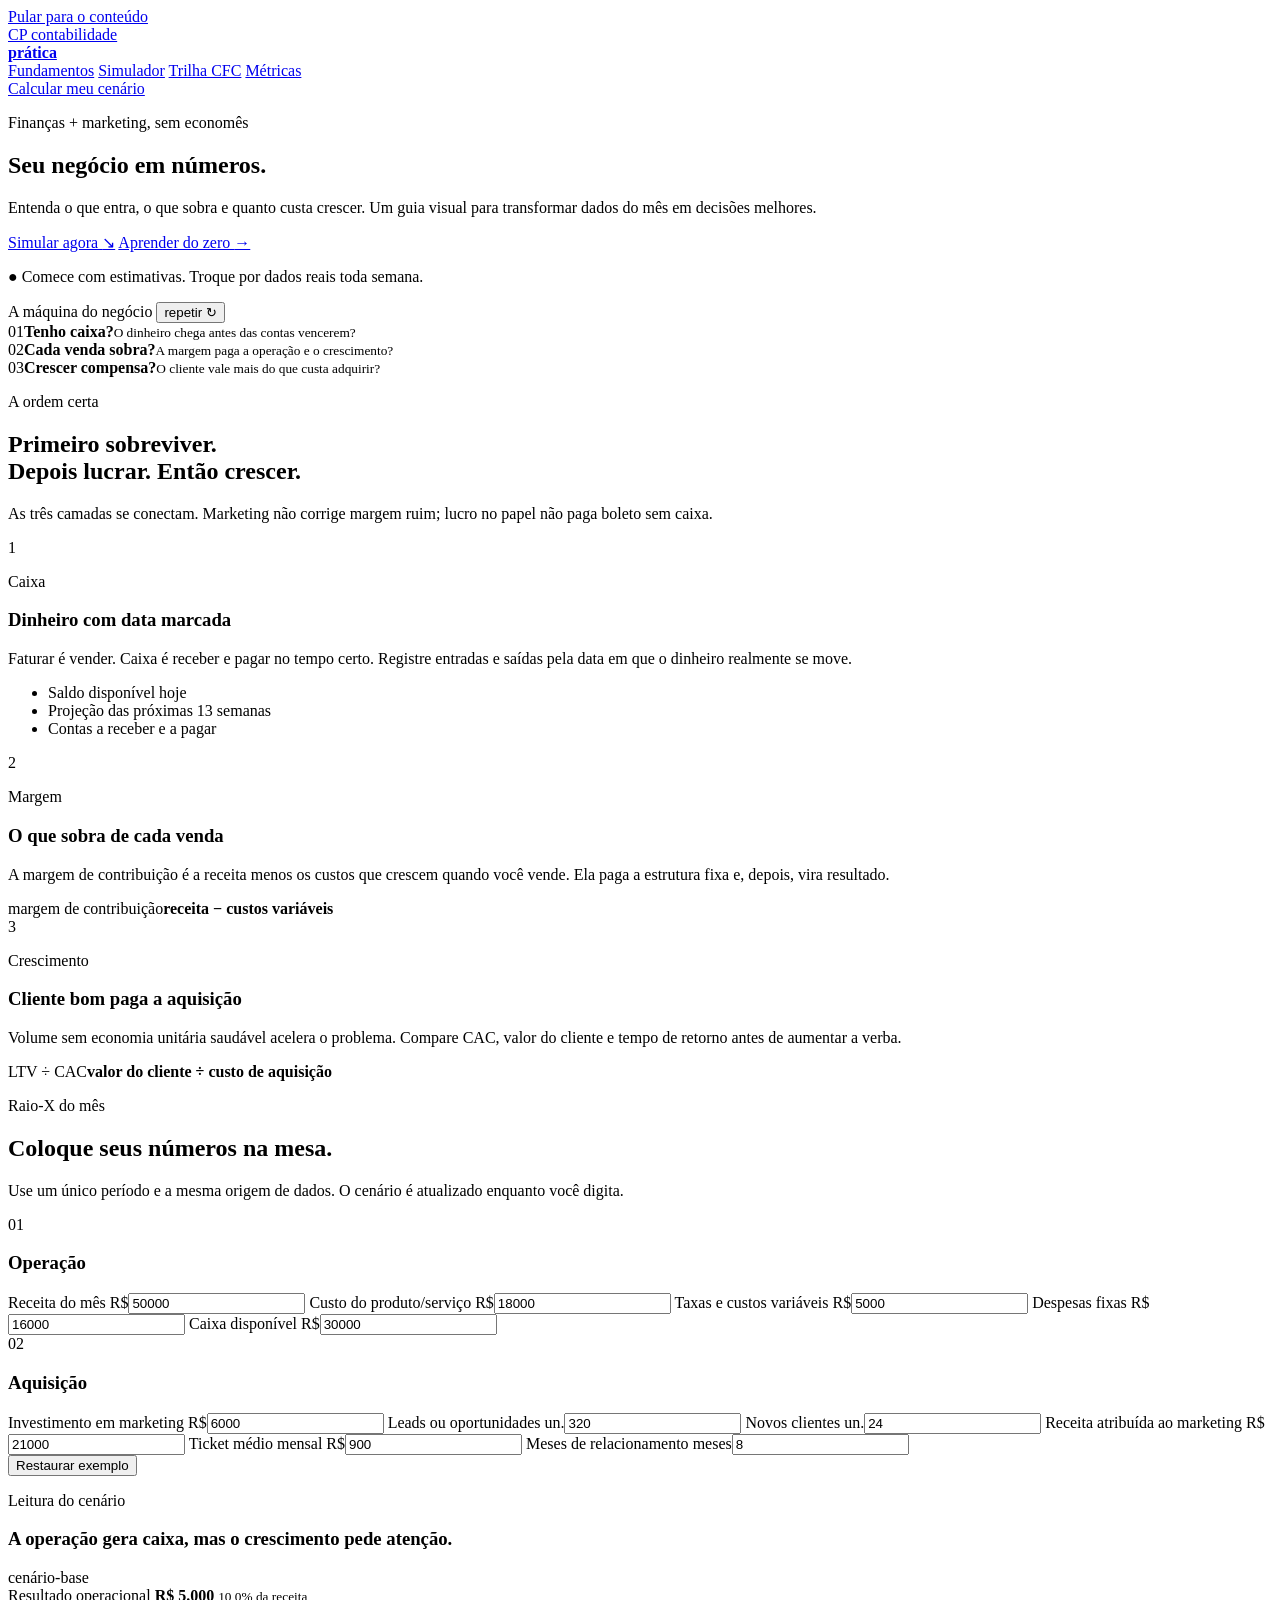
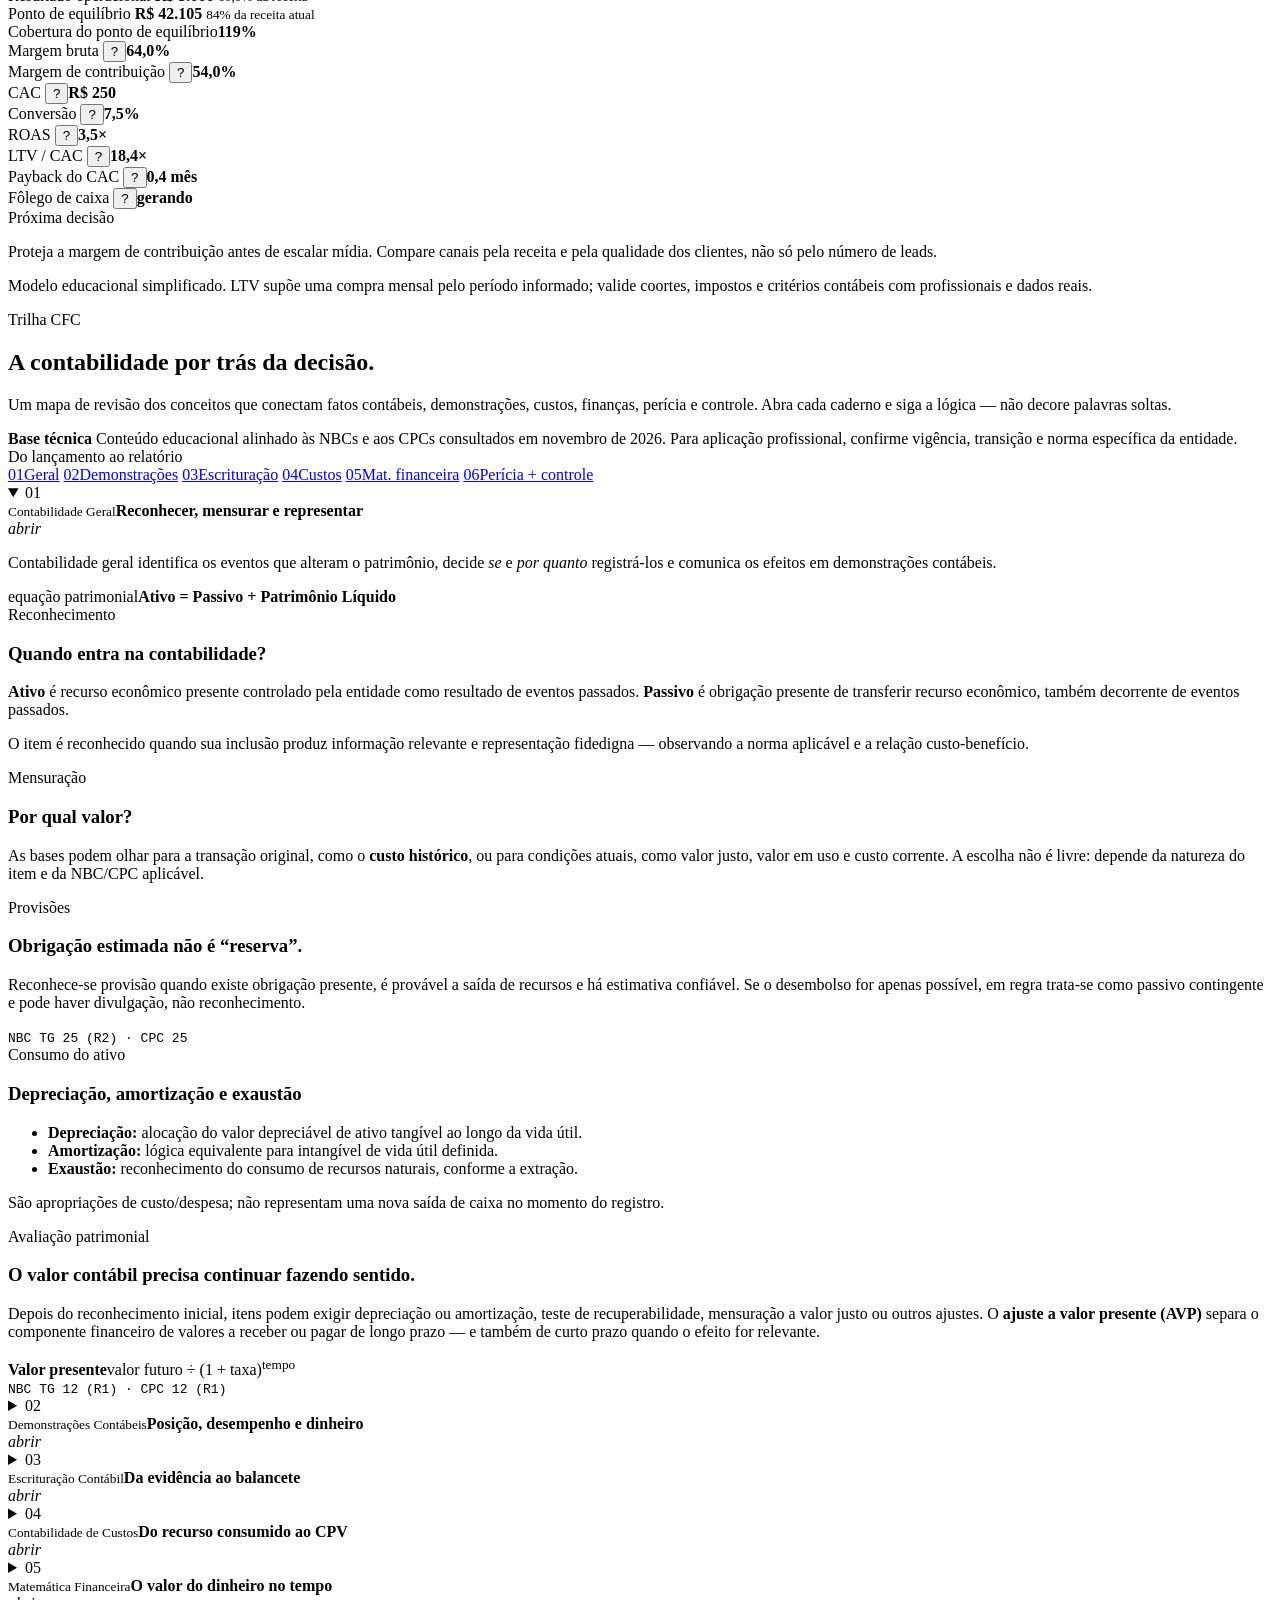
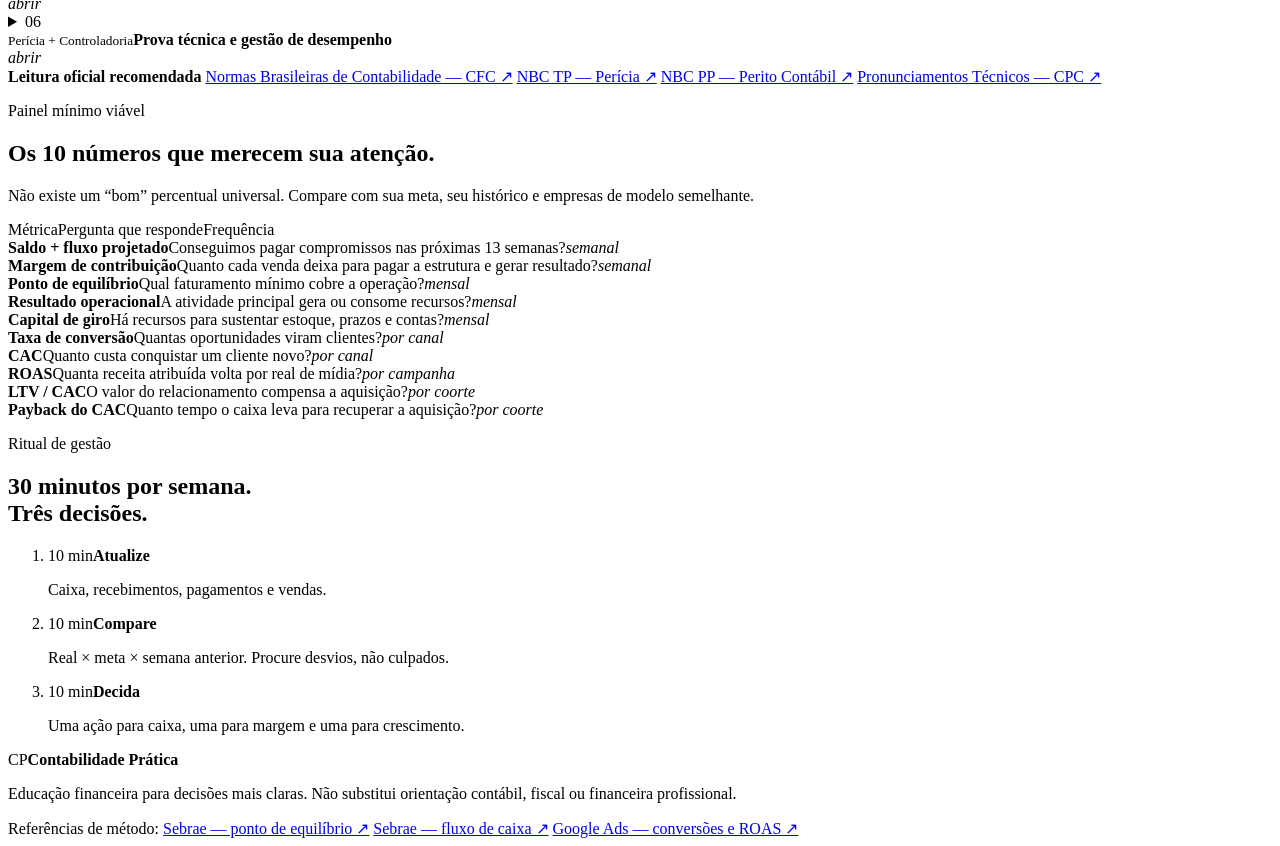
==== commit 3d4d33df: "Add CFC accounting study section" ====
--- a/site/index.html
+++ b/site/index.html
@@ -18,6 +18,7 @@
     <nav aria-label="Navegação principal">
       <a href="#fundamentos">Fundamentos</a>
       <a href="#simulador">Simulador</a>
+      <a href="#cfc">Trilha CFC</a>
       <a href="#metricas">Métricas</a>
     </nav>
     <a class="button button-small" href="#simulador">Calcular meu cenário</a>
@@ -166,6 +167,206 @@
           </div>
           <p class="method-note">Modelo educacional simplificado. LTV supõe uma compra mensal pelo período informado; valide coortes, impostos e critérios contábeis com profissionais e dados reais.</p>
         </div>
+      </div>
+    </section>
+
+    <section class="cfc-section" id="cfc">
+      <div class="cfc-hero">
+        <div class="cfc-copy">
+          <p class="eyebrow">Trilha CFC</p>
+          <h2>A contabilidade por trás da decisão.</h2>
+          <p>Um mapa de revisão dos conceitos que conectam fatos contábeis, demonstrações, custos, finanças, perícia e controle. Abra cada caderno e siga a lógica — não decore palavras soltas.</p>
+          <div class="norm-note">
+            <strong>Base técnica</strong>
+            <span>Conteúdo educacional alinhado às NBCs e aos CPCs consultados em novembro de 2026. Para aplicação profissional, confirme vigência, transição e norma específica da entidade.</span>
+          </div>
+        </div>
+        <div class="cfc-scene scene-frame">
+          <span class="scene-kicker">Do lançamento ao relatório</span>
+          <stick-scene scene="ledger-inspector" play="view" no-font label="Uma contadora registra um lançamento no livro razão e transforma os saldos em Balanço Patrimonial, DRE e DFC." style="height:290px"></stick-scene>
+        </div>
+      </div>
+
+      <nav class="cfc-index" aria-label="Índice da Trilha CFC">
+        <a href="#cfc-geral"><span>01</span>Geral</a>
+        <a href="#cfc-demonstracoes"><span>02</span>Demonstrações</a>
+        <a href="#cfc-escrituracao"><span>03</span>Escrituração</a>
+        <a href="#cfc-custos"><span>04</span>Custos</a>
+        <a href="#cfc-financeira"><span>05</span>Mat. financeira</a>
+        <a href="#cfc-pericia"><span>06</span>Perícia + controle</a>
+      </nav>
+
+      <div class="cfc-notebooks">
+        <details class="cfc-book" id="cfc-geral" open>
+          <summary><span>01</span><div><small>Contabilidade Geral</small><strong>Reconhecer, mensurar e representar</strong></div><i>abrir</i></summary>
+          <div class="book-content">
+            <div class="book-lead">
+              <p>Contabilidade geral identifica os eventos que alteram o patrimônio, decide <em>se</em> e <em>por quanto</em> registrá-los e comunica os efeitos em demonstrações contábeis.</p>
+              <div class="equation"><span>equação patrimonial</span><strong>Ativo = Passivo + Patrimônio Líquido</strong></div>
+            </div>
+            <div class="concept-grid">
+              <article>
+                <span class="concept-tag">Reconhecimento</span>
+                <h3>Quando entra na contabilidade?</h3>
+                <p><strong>Ativo</strong> é recurso econômico presente controlado pela entidade como resultado de eventos passados. <strong>Passivo</strong> é obrigação presente de transferir recurso econômico, também decorrente de eventos passados.</p>
+                <p>O item é reconhecido quando sua inclusão produz informação relevante e representação fidedigna — observando a norma aplicável e a relação custo-benefício.</p>
+              </article>
+              <article>
+                <span class="concept-tag">Mensuração</span>
+                <h3>Por qual valor?</h3>
+                <p>As bases podem olhar para a transação original, como o <strong>custo histórico</strong>, ou para condições atuais, como valor justo, valor em uso e custo corrente. A escolha não é livre: depende da natureza do item e da NBC/CPC aplicável.</p>
+              </article>
+              <article>
+                <span class="concept-tag">Provisões</span>
+                <h3>Obrigação estimada não é “reserva”.</h3>
+                <p>Reconhece-se provisão quando existe obrigação presente, é provável a saída de recursos e há estimativa confiável. Se o desembolso for apenas possível, em regra trata-se como passivo contingente e pode haver divulgação, não reconhecimento.</p>
+                <code>NBC TG 25 (R2) · CPC 25</code>
+              </article>
+              <article>
+                <span class="concept-tag">Consumo do ativo</span>
+                <h3>Depreciação, amortização e exaustão</h3>
+                <ul>
+                  <li><strong>Depreciação:</strong> alocação do valor depreciável de ativo tangível ao longo da vida útil.</li>
+                  <li><strong>Amortização:</strong> lógica equivalente para intangível de vida útil definida.</li>
+                  <li><strong>Exaustão:</strong> reconhecimento do consumo de recursos naturais, conforme a extração.</li>
+                </ul>
+                <p>São apropriações de custo/despesa; não representam uma nova saída de caixa no momento do registro.</p>
+              </article>
+              <article class="wide">
+                <span class="concept-tag">Avaliação patrimonial</span>
+                <h3>O valor contábil precisa continuar fazendo sentido.</h3>
+                <p>Depois do reconhecimento inicial, itens podem exigir depreciação ou amortização, teste de recuperabilidade, mensuração a valor justo ou outros ajustes. O <strong>ajuste a valor presente (AVP)</strong> separa o componente financeiro de valores a receber ou pagar de longo prazo — e também de curto prazo quando o efeito for relevante.</p>
+                <div class="mini-formula"><strong>Valor presente</strong><span>valor futuro ÷ (1 + taxa)<sup>tempo</sup></span></div>
+                <code>NBC TG 12 (R1) · CPC 12 (R1)</code>
+              </article>
+            </div>
+          </div>
+        </details>
+
+        <details class="cfc-book" id="cfc-demonstracoes">
+          <summary><span>02</span><div><small>Demonstrações Contábeis</small><strong>Posição, desempenho e dinheiro</strong></div><i>abrir</i></summary>
+          <div class="book-content">
+            <div class="statement-flow">
+              <article><b>BP</b><span>uma data</span><h3>Balanço Patrimonial</h3><p>Fotografia dos ativos, passivos e patrimônio líquido. Mostra estrutura financeira, liquidez, capital investido e obrigações.</p><strong>O que a entidade tem, deve e acumulou?</strong></article>
+              <article><b>DRE</b><span>um período</span><h3>Demonstração do Resultado</h3><p>Confronta receitas e despesas pelo regime de competência para explicar lucro ou prejuízo do período.</p><strong>A operação criou resultado econômico?</strong></article>
+              <article><b>DFC</b><span>um período</span><h3>Demonstração dos Fluxos de Caixa</h3><p>Organiza entradas e saídas em atividades operacionais, de investimento e de financiamento.</p><strong>Por que o caixa aumentou ou diminuiu?</strong></article>
+            </div>
+            <div class="exam-callout">
+              <strong>Conexão que cai em prova e na vida real</strong>
+              <p>Lucro não é caixa: uma venda a prazo pode gerar receita na DRE antes do recebimento na DFC. O direito a receber aparece no BP. As três demonstrações contam o mesmo fato por ângulos diferentes.</p>
+            </div>
+            <p class="norm-line"><strong>Apresentação:</strong> NBC TG 51, correlata ao CPC 51/IFRS 18. <strong>Fluxos de caixa:</strong> NBC TG 03 (R3). Observe as regras de vigência e transição aplicáveis à entidade.</p>
+          </div>
+        </details>
+
+        <details class="cfc-book" id="cfc-escrituracao">
+          <summary><span>03</span><div><small>Escrituração Contábil</small><strong>Da evidência ao balancete</strong></div><i>abrir</i></summary>
+          <div class="book-content">
+            <div class="ledger-steps">
+              <article><span>1</span><strong>Documento</strong><p>Identifique o fato, a data, as partes e a evidência idônea.</p></article>
+              <article><span>2</span><strong>Lançamento</strong><p>Defina contas, histórico, valor, débito e crédito.</p></article>
+              <article><span>3</span><strong>Razão</strong><p>Agrupe movimentações e apure o saldo de cada conta.</p></article>
+              <article><span>4</span><strong>Balancete</strong><p>Confira igualdade e investigue saldos ou classificações incomuns.</p></article>
+              <article><span>5</span><strong>Demonstrações</strong><p>Classifique, agregue, apresente e divulgue informações relevantes.</p></article>
+            </div>
+            <div class="double-entry">
+              <div><span>Método das partidas dobradas</span><strong>Todo débito tem crédito correspondente.</strong></div>
+              <div class="debit-credit"><b>Σ Débitos</b><i>=</i><b>Σ Créditos</b></div>
+            </div>
+            <p>A escrituração deve ser uniforme, tempestiva, individualizada e apoiada em documentação. O Livro Diário registra os fatos em ordem cronológica; o Razão mostra a movimentação por conta. A norma-base é a <strong>ITG 2000 (R1)</strong>; para formalidades digitais do SPED, consulte também a <strong>CTG 2001 (R3)</strong>.</p>
+          </div>
+        </details>
+
+        <details class="cfc-book" id="cfc-custos">
+          <summary><span>04</span><div><small>Contabilidade de Custos</small><strong>Do recurso consumido ao CPV</strong></div><i>abrir</i></summary>
+          <div class="book-content">
+            <div class="cost-matrix">
+              <div class="matrix-corner"></div><strong>Direto ao produto</strong><strong>Indireto ao produto</strong>
+              <strong>Comportamento fixo</strong><p>Ex.: depreciação específica de máquina dedicada.</p><p>Ex.: aluguel e supervisão da fábrica.</p>
+              <strong>Comportamento variável</strong><p>Ex.: matéria-prima e embalagem unitária.</p><p>Ex.: energia comum de produção, quando varia com o volume.</p>
+            </div>
+            <div class="cost-methods">
+              <article>
+                <span>Custeio por absorção</span>
+                <h3>Todo custo de produção é absorvido.</h3>
+                <p>Custos fixos e variáveis de fabricação compõem o custo dos produtos. A parcela dos itens não vendidos permanece no estoque; a dos vendidos vai ao CPV.</p>
+                <em>Foco: mensuração de estoque e resultado contábil.</em>
+              </article>
+              <article>
+                <span>Custeio variável</span>
+                <h3>O produto recebe os custos variáveis.</h3>
+                <p>Custos fixos de fabricação são tratados como gasto do período na análise gerencial. Evidencia margem de contribuição e apoia decisões de curto prazo.</p>
+                <em>Foco: comportamento, decisão e ponto de equilíbrio.</em>
+              </article>
+            </div>
+            <div class="cpv-band">
+              <span>Apuração simplificada</span>
+              <strong>CPV = estoque inicial + custo da produção acabada ou compras − estoque final</strong>
+              <small>Em indústria, o fluxo também passa por matéria-prima, produção em processo e produtos acabados.</small>
+            </div>
+            <div class="allocation">
+              <h3>Rateio de custos indiretos</h3>
+              <p>Agrupe o custo indireto em centros ou pools e escolha uma base com relação causal ou benefício recebido — horas-máquina, horas de mão de obra, área ocupada ou número de setups, por exemplo.</p>
+              <div><span>pool de custos</span><i>÷</i><span>total da base</span><i>=</i><span>taxa de rateio</span><i>×</i><span>consumo do objeto</span></div>
+              <small>Rateio arbitrário distorce produto, margem e decisão. Consistência não corrige uma base sem sentido econômico.</small>
+            </div>
+          </div>
+        </details>
+
+        <details class="cfc-book" id="cfc-financeira">
+          <summary><span>05</span><div><small>Matemática Financeira</small><strong>O valor do dinheiro no tempo</strong></div><i>abrir</i></summary>
+          <div class="book-content">
+            <div class="finance-cards">
+              <article><span>Juros simples</span><strong>J = C × i × n</strong><p>Os juros de cada período incidem apenas sobre o capital inicial.</p><code>M = C × (1 + i × n)</code></article>
+              <article><span>Juros compostos</span><strong>M = C × (1 + i)<sup>n</sup></strong><p>Cada período incorpora os juros ao saldo; há “juros sobre juros”.</p><code>J = M − C</code></article>
+              <article><span>Fluxo de caixa descontado</span><strong>VP = Σ FC<sub>t</sub> ÷ (1 + k)<sup>t</sup></strong><p>Converte fluxos futuros em valor presente por uma taxa compatível com tempo e risco.</p><code>VPL = VP dos fluxos − investimento</code></article>
+            </div>
+            <div class="exam-callout">
+              <strong>Regra de ouro</strong>
+              <p>Taxa e tempo precisam usar a mesma unidade. Antes de calcular, desenhe a linha do tempo, marque os sinais das entradas e saídas e identifique se a pergunta quer capital, juros, montante, valor presente ou taxa.</p>
+            </div>
+          </div>
+        </details>
+
+        <details class="cfc-book" id="cfc-pericia">
+          <summary><span>06</span><div><small>Perícia + Controladoria</small><strong>Prova técnica e gestão de desempenho</strong></div><i>abrir</i></summary>
+          <div class="book-content split-topics">
+            <article>
+              <span class="concept-tag">Perícia Contábil</span>
+              <h3>Conhecimento contábil aplicado à prova.</h3>
+              <p>A perícia utiliza procedimentos técnico-científicos para esclarecer matéria contábil em ambiente judicial ou extrajudicial. O trabalho parte do objeto e dos quesitos, pode envolver diligências, exame, vistoria, indagação, investigação, arbitramento, mensuração, avaliação e certificação, e culmina em documento tecnicamente fundamentado.</p>
+              <ul>
+                <li><strong>Perito do juízo:</strong> atua com imparcialidade e apresenta laudo pericial contábil.</li>
+                <li><strong>Assistente técnico:</strong> indicado pela parte, acompanha o trabalho e apresenta parecer pericial contábil.</li>
+                <li><strong>Princípios profissionais:</strong> competência, independência, zelo, sigilo, impedimento e suspeição.</li>
+              </ul>
+              <div class="norm-pill">NBC TP 01 (R2) · Perícia Contábil</div>
+              <div class="norm-pill">NBC PP 01 (R2) · Perito Contábil</div>
+            </article>
+            <article>
+              <span class="concept-tag">Controladoria</span>
+              <h3>Planejar, medir, explicar, corrigir.</h3>
+              <p>A controladoria integra contabilidade, finanças e operação para apoiar metas e decisões. Ela desenha o processo orçamentário, garante coerência das premissas, acompanha indicadores e traduz variações em ações.</p>
+              <div class="control-cycle">
+                <span>estratégia</span><i>→</i><span>orçamento</span><i>→</i><span>execução</span><i>→</i><span>análise</span><i>→</i><span>ação</span>
+              </div>
+              <ul>
+                <li><strong>Orçamento empresarial:</strong> plano quantificado de receitas, custos, despesas, investimentos e caixa.</li>
+                <li><strong>Forecast:</strong> nova estimativa do provável resultado com dados atualizados; não apaga a meta original.</li>
+                <li><strong>Análise de variações:</strong> separa efeito de volume, preço, mix, eficiência e prazo.</li>
+                <li><strong>Gestão de desempenho:</strong> combina indicadores financeiros e operacionais com responsáveis e cadência.</li>
+              </ul>
+            </article>
+          </div>
+        </details>
+      </div>
+
+      <div class="cfc-sources">
+        <strong>Leitura oficial recomendada</strong>
+        <a href="https://cfc.org.br/tecnica/normas-brasileiras-de-contabilidade/" target="_blank" rel="noreferrer">Normas Brasileiras de Contabilidade — CFC ↗</a>
+        <a href="https://cfc.org.br/tecnica/normas-brasileiras-de-contabilidade/nbc-tp-de-pericia/" target="_blank" rel="noreferrer">NBC TP — Perícia ↗</a>
+        <a href="https://cfc.org.br/tecnica/normas-brasileiras-de-contabilidade/nbc-pp-do-perito-contabil/" target="_blank" rel="noreferrer">NBC PP — Perito Contábil ↗</a>
+        <a href="https://www.cpc.org.br/CPC/Documentos-Emitidos/Pronunciamentos" target="_blank" rel="noreferrer">Pronunciamentos Técnicos — CPC ↗</a>
       </div>
     </section>
 
@@ -220,6 +421,7 @@
   <script src="/scenes/cashflow-sorter.js" defer></script>
   <script src="/scenes/breakeven-stamp.js" defer></script>
   <script src="/scenes/funnel-builder.js" defer></script>
+  <script src="/scenes/ledger-inspector.js" defer></script>
   <script src="/assets/app.js" defer></script>
 </body>
 </html>
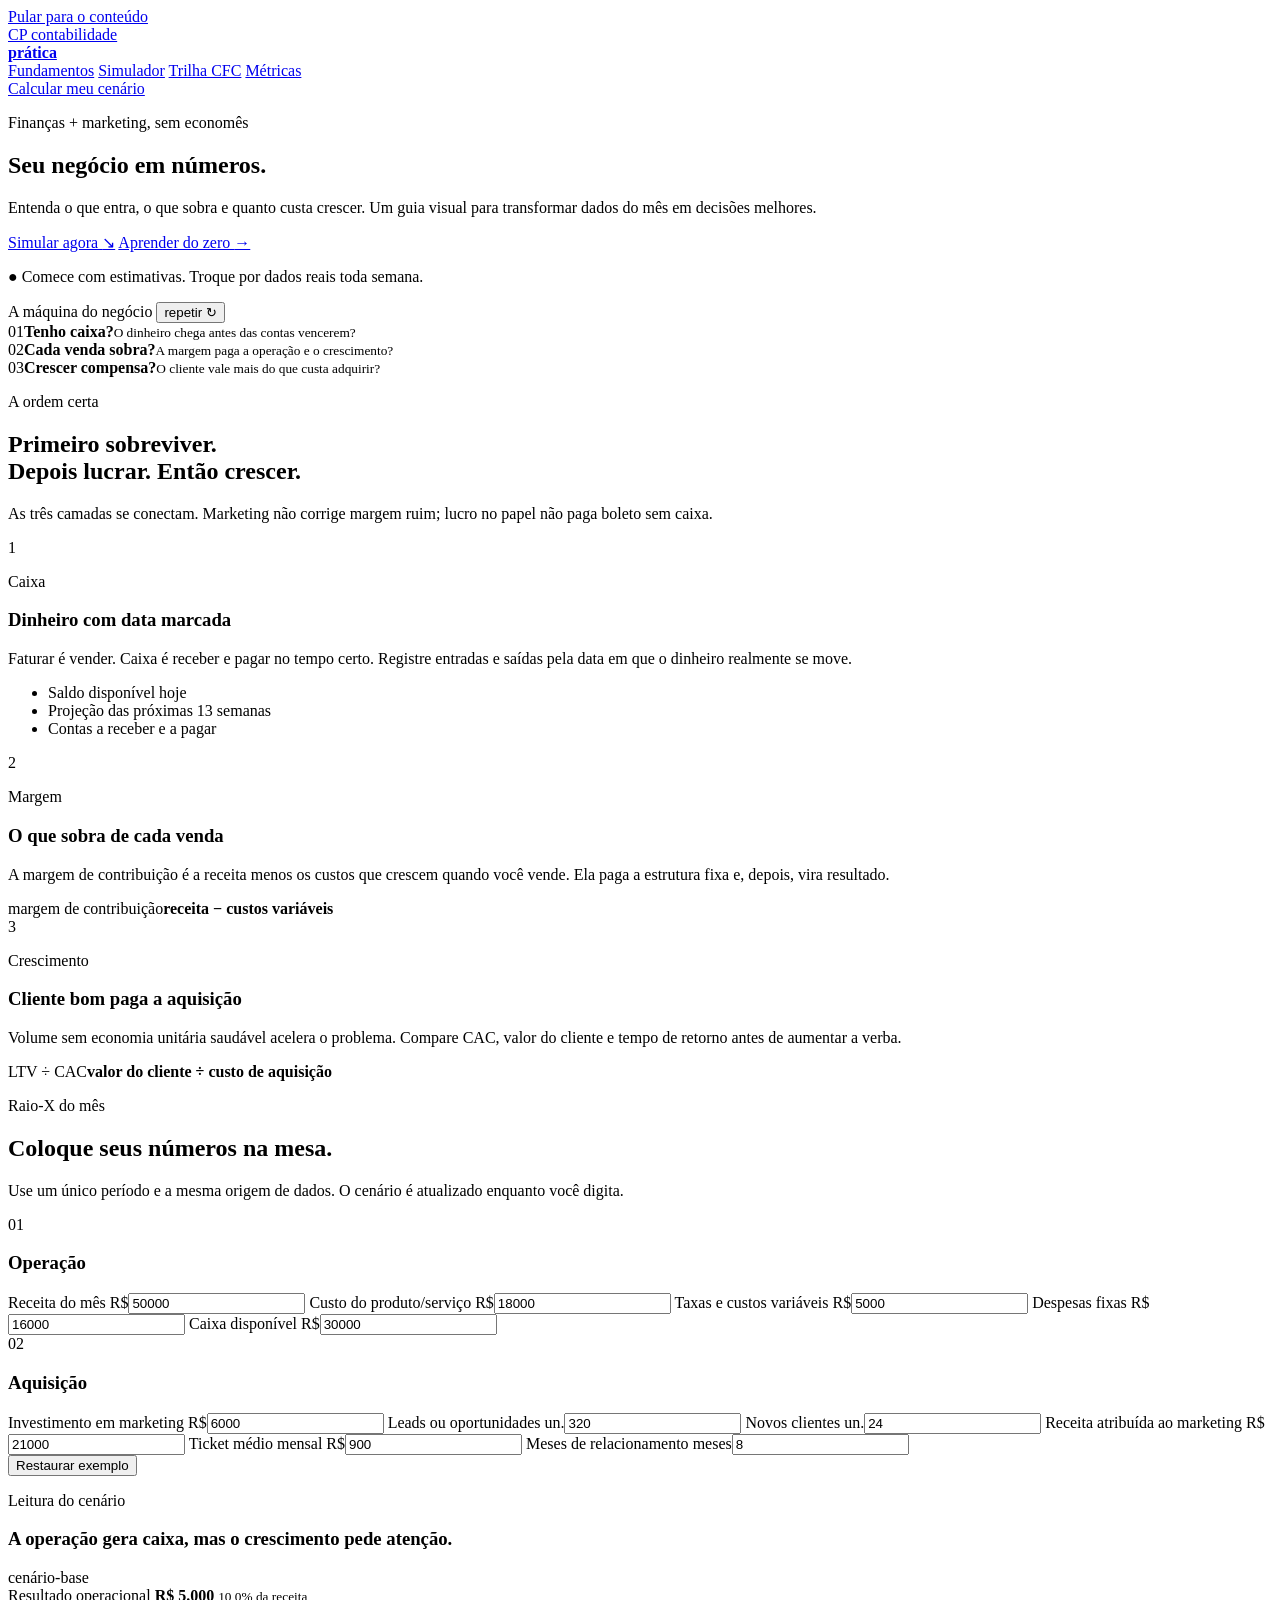
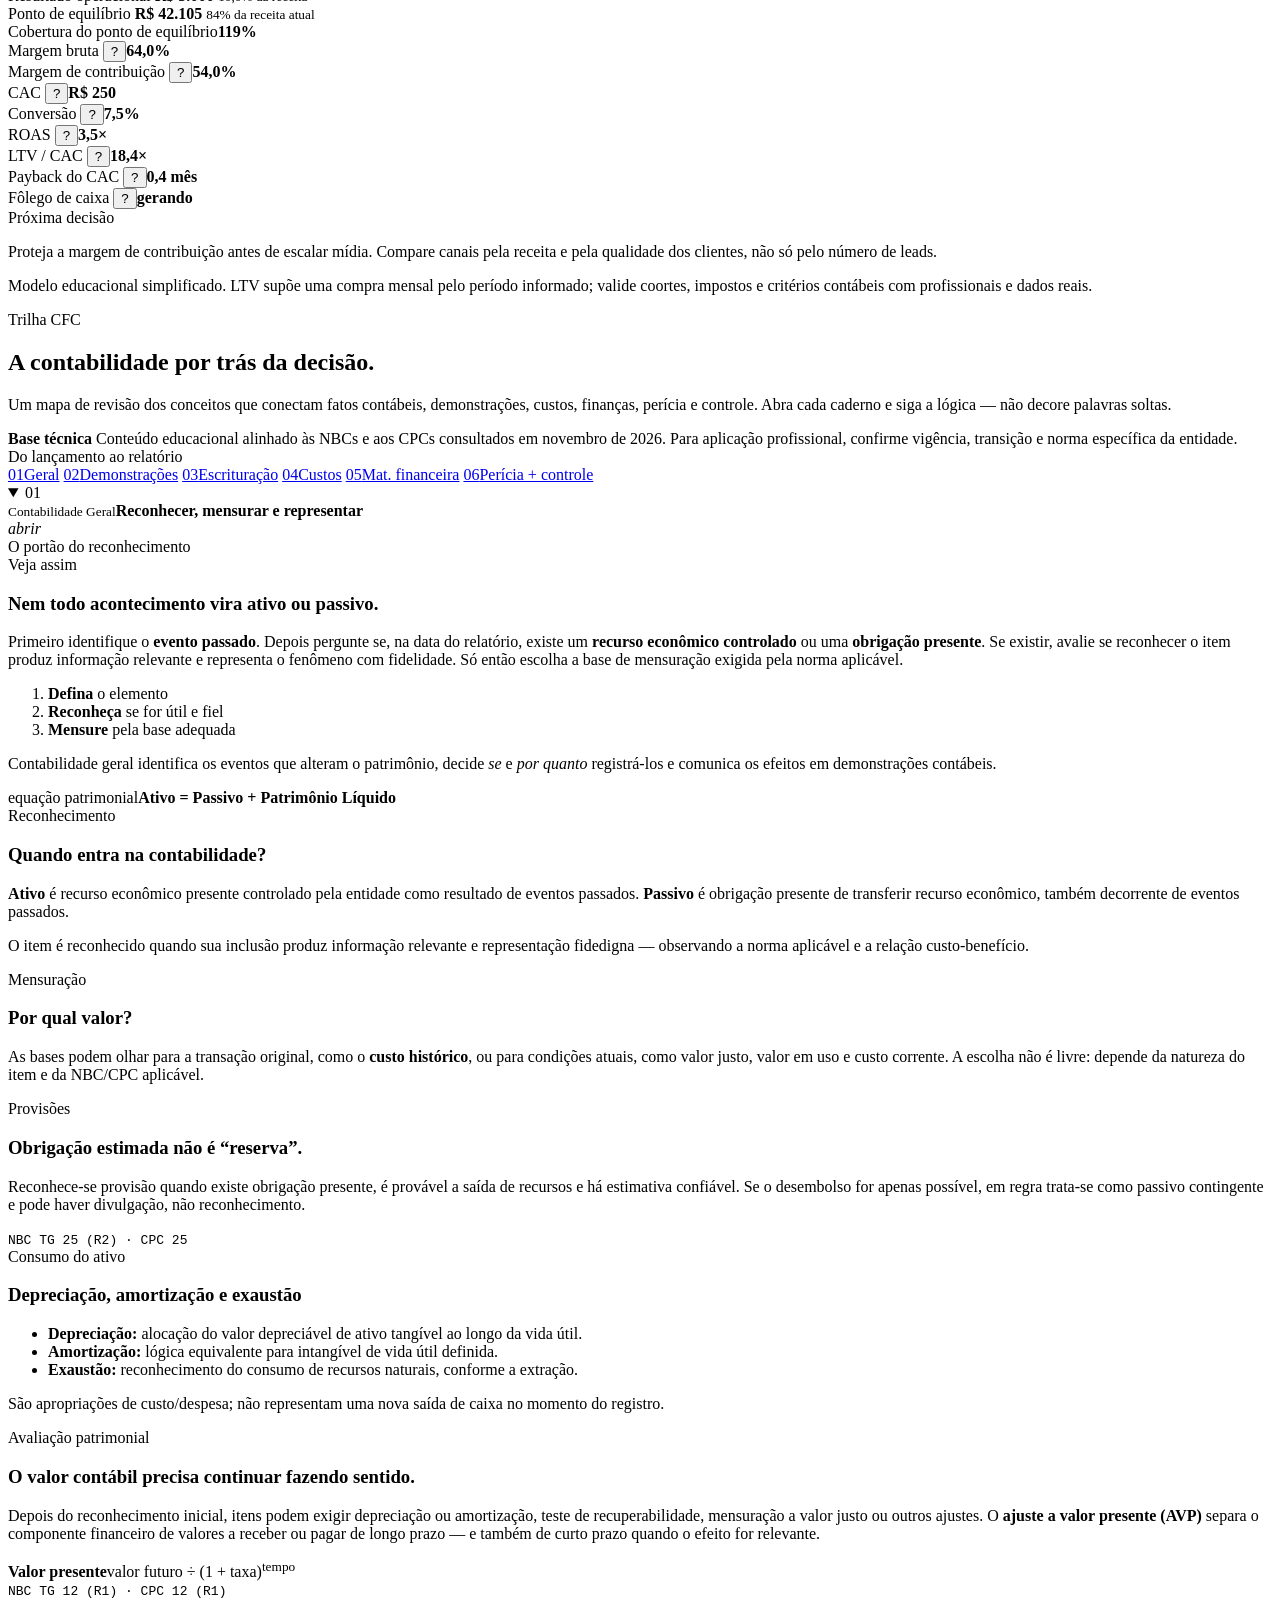
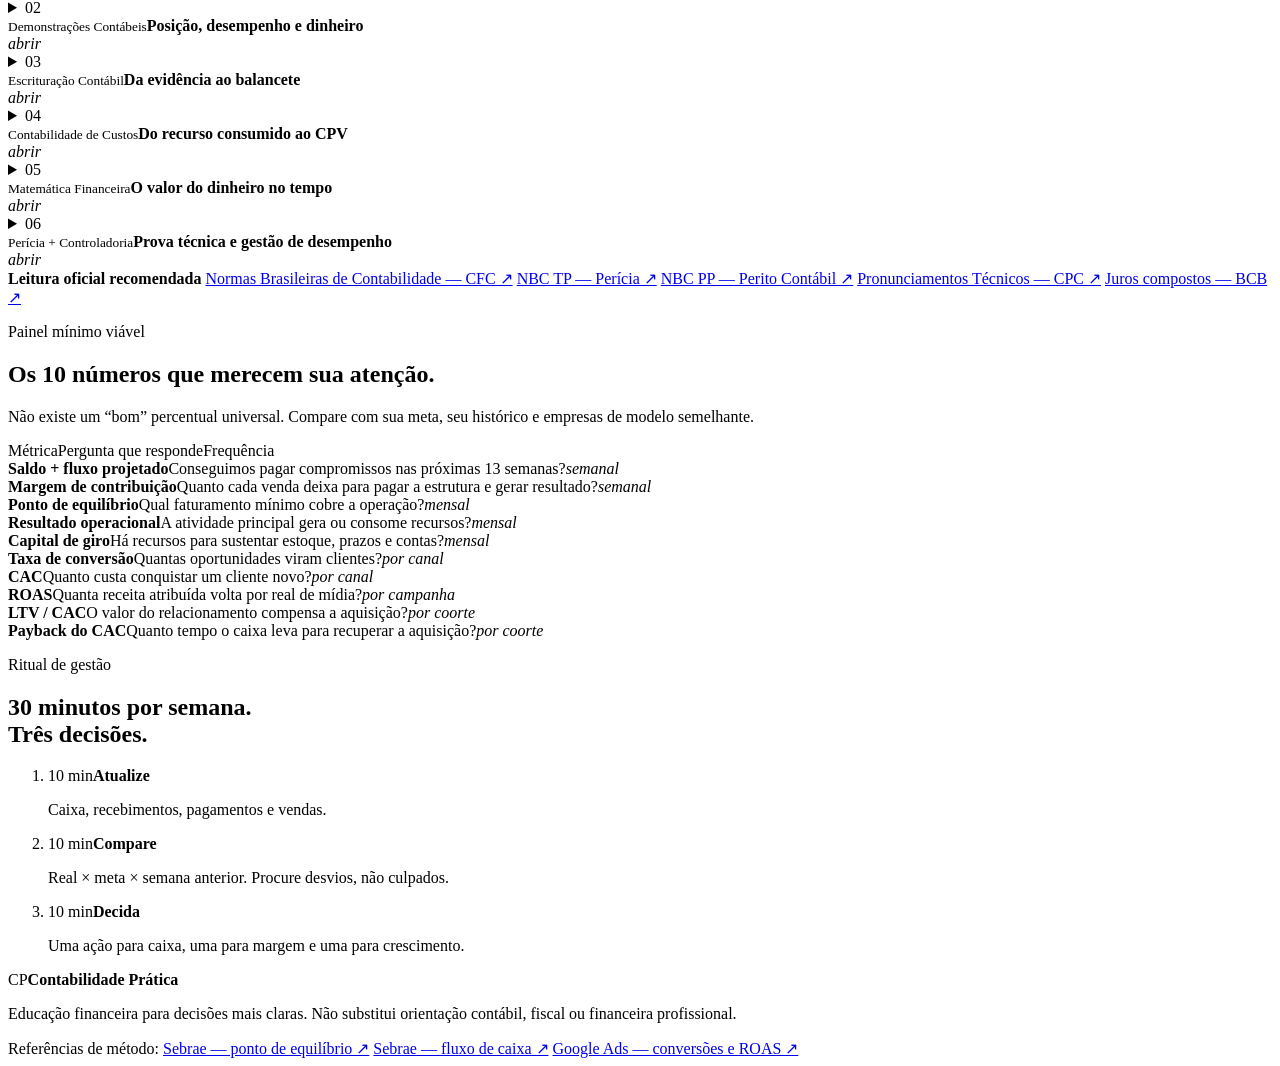
==== commit be6ed0c8: "Explain CFC concepts with stick scenes" ====
--- a/site/index.html
+++ b/site/index.html
@@ -200,6 +200,18 @@
         <details class="cfc-book" id="cfc-geral" open>
           <summary><span>01</span><div><small>Contabilidade Geral</small><strong>Reconhecer, mensurar e representar</strong></div><i>abrir</i></summary>
           <div class="book-content">
+            <div class="concept-lesson">
+              <div class="lesson-scene scene-frame">
+                <span class="scene-kicker">O portão do reconhecimento</span>
+                <stick-scene scene="recognition-gate" play="view" no-font label="Uma contadora aciona um portão que testa se um evento cria um recurso controlado ou uma obrigação presente antes de levá-lo ao balanço." style="height:250px"></stick-scene>
+              </div>
+              <div class="lesson-copy">
+                <span class="concept-tag">Veja assim</span>
+                <h3>Nem todo acontecimento vira ativo ou passivo.</h3>
+                <p>Primeiro identifique o <strong>evento passado</strong>. Depois pergunte se, na data do relatório, existe um <strong>recurso econômico controlado</strong> ou uma <strong>obrigação presente</strong>. Se existir, avalie se reconhecer o item produz informação relevante e representa o fenômeno com fidelidade. Só então escolha a base de mensuração exigida pela norma aplicável.</p>
+                <ol class="scene-steps"><li><b>Defina</b> o elemento</li><li><b>Reconheça</b> se for útil e fiel</li><li><b>Mensure</b> pela base adequada</li></ol>
+              </div>
+            </div>
             <div class="book-lead">
               <p>Contabilidade geral identifica os eventos que alteram o patrimônio, decide <em>se</em> e <em>por quanto</em> registrá-los e comunica os efeitos em demonstrações contábeis.</p>
               <div class="equation"><span>equação patrimonial</span><strong>Ativo = Passivo + Patrimônio Líquido</strong></div>
@@ -246,6 +258,18 @@
         <details class="cfc-book" id="cfc-demonstracoes">
           <summary><span>02</span><div><small>Demonstrações Contábeis</small><strong>Posição, desempenho e dinheiro</strong></div><i>abrir</i></summary>
           <div class="book-content">
+            <div class="concept-lesson reverse">
+              <div class="lesson-scene scene-frame">
+                <span class="scene-kicker">Um fato, três leituras</span>
+                <stick-scene scene="statements-splitter" play="view" no-font label="Uma empreendedora coloca uma venda a prazo em uma máquina que separa o mesmo fato em Balanço Patrimonial, DRE e DFC." style="height:250px"></stick-scene>
+              </div>
+              <div class="lesson-copy">
+                <span class="concept-tag">Venda a prazo</span>
+                <h3>O mesmo fato aparece em lugares e tempos diferentes.</h3>
+                <p>Na venda, a <strong>DRE</strong> reconhece receita pelo regime de competência. Enquanto o cliente não paga, o <strong>BP</strong> mostra a conta a receber. A <strong>DFC</strong> só registra a entrada quando o dinheiro chega. Por isso, resultado, patrimônio e caixa precisam ser lidos em conjunto.</p>
+                <ol class="scene-steps"><li><b>BP</b> posição em uma data</li><li><b>DRE</b> desempenho no período</li><li><b>DFC</b> entradas e saídas</li></ol>
+              </div>
+            </div>
             <div class="statement-flow">
               <article><b>BP</b><span>uma data</span><h3>Balanço Patrimonial</h3><p>Fotografia dos ativos, passivos e patrimônio líquido. Mostra estrutura financeira, liquidez, capital investido e obrigações.</p><strong>O que a entidade tem, deve e acumulou?</strong></article>
               <article><b>DRE</b><span>um período</span><h3>Demonstração do Resultado</h3><p>Confronta receitas e despesas pelo regime de competência para explicar lucro ou prejuízo do período.</p><strong>A operação criou resultado econômico?</strong></article>
@@ -262,6 +286,18 @@
         <details class="cfc-book" id="cfc-escrituracao">
           <summary><span>03</span><div><small>Escrituração Contábil</small><strong>Da evidência ao balancete</strong></div><i>abrir</i></summary>
           <div class="book-content">
+            <div class="concept-lesson">
+              <div class="lesson-scene scene-frame">
+                <span class="scene-kicker">Da evidência ao relatório</span>
+                <stick-scene scene="ledger-inspector" play="view" no-font label="Uma contadora registra um lançamento no livro razão, confere débitos e créditos e forma relatórios contábeis." style="height:250px"></stick-scene>
+              </div>
+              <div class="lesson-copy">
+                <span class="concept-tag">Rastro contábil</span>
+                <h3>Escriturar é construir uma trilha verificável.</h3>
+                <p>O documento explica <strong>o que aconteceu</strong>; o lançamento traduz o fato em contas; o Razão acumula os movimentos; o balancete testa a igualdade formal; e as demonstrações organizam os saldos para o usuário. Débito e crédito são lados do registro, não sinônimos automáticos de entrada e saída.</p>
+                <ol class="scene-steps"><li><b>Evidência</b> sustenta</li><li><b>Partidas</b> registram</li><li><b>Saldos</b> comunicam</li></ol>
+              </div>
+            </div>
             <div class="ledger-steps">
               <article><span>1</span><strong>Documento</strong><p>Identifique o fato, a data, as partes e a evidência idônea.</p></article>
               <article><span>2</span><strong>Lançamento</strong><p>Defina contas, histórico, valor, débito e crédito.</p></article>
@@ -280,6 +316,18 @@
         <details class="cfc-book" id="cfc-custos">
           <summary><span>04</span><div><small>Contabilidade de Custos</small><strong>Do recurso consumido ao CPV</strong></div><i>abrir</i></summary>
           <div class="book-content">
+            <div class="concept-lesson reverse">
+              <div class="lesson-scene scene-frame">
+                <span class="scene-kicker">A esteira do custo</span>
+                <stick-scene scene="cost-conveyor" play="view" no-font label="Uma gestora gira uma esteira que incorpora custos de produção ao estoque e transfere o custo do item vendido para o CPV." style="height:250px"></stick-scene>
+              </div>
+              <div class="lesson-copy">
+                <span class="concept-tag">Fluxo do custo</span>
+                <h3>Produziu: estoque. Vendeu: CPV.</h3>
+                <p>No custeio por absorção, os custos de transformação — inclusive a alocação sistemática dos indiretos fixos e variáveis — entram no custo do produto. O item não vendido permanece como ativo; quando ocorre a venda, seu custo deixa o estoque e vai ao resultado como <strong>CPV</strong>.</p>
+                <ol class="scene-steps"><li><b>Classifique</b> direto/indireto</li><li><b>Aloque</b> com base causal</li><li><b>Transfira</b> ao vender</li></ol>
+              </div>
+            </div>
             <div class="cost-matrix">
               <div class="matrix-corner"></div><strong>Direto ao produto</strong><strong>Indireto ao produto</strong>
               <strong>Comportamento fixo</strong><p>Ex.: depreciação específica de máquina dedicada.</p><p>Ex.: aluguel e supervisão da fábrica.</p>
@@ -316,6 +364,18 @@
         <details class="cfc-book" id="cfc-financeira">
           <summary><span>05</span><div><small>Matemática Financeira</small><strong>O valor do dinheiro no tempo</strong></div><i>abrir</i></summary>
           <div class="book-content">
+            <div class="concept-lesson">
+              <div class="lesson-scene scene-frame">
+                <span class="scene-kicker">Puxando o futuro para hoje</span>
+                <stick-scene scene="discount-timeline" play="view" no-font label="Uma empreendedora gira uma manivela que traz mil reais de dois anos no futuro para o valor presente de aproximadamente oitocentos e vinte e seis reais a dez por cento ao ano." style="height:250px"></stick-scene>
+              </div>
+              <div class="lesson-copy">
+                <span class="concept-tag">Valor do dinheiro no tempo</span>
+                <h3>Datas diferentes não podem ser comparadas diretamente.</h3>
+                <p>Capitalizar leva um valor de hoje para o futuro; descontar faz o caminho inverso. A <strong>taxa</strong> remunera tempo e risco, e o expoente conta os períodos. Exemplo: R$ 1.000 em dois anos, a 10% a.a., valem hoje cerca de <strong>R$ 826,45</strong>: 1.000 ÷ 1,10².</p>
+                <ol class="scene-steps"><li><b>Desenhe</b> a linha do tempo</li><li><b>Compatibilize</b> taxa e prazo</li><li><b>Desconte</b> cada fluxo</li></ol>
+              </div>
+            </div>
             <div class="finance-cards">
               <article><span>Juros simples</span><strong>J = C × i × n</strong><p>Os juros de cada período incidem apenas sobre o capital inicial.</p><code>M = C × (1 + i × n)</code></article>
               <article><span>Juros compostos</span><strong>M = C × (1 + i)<sup>n</sup></strong><p>Cada período incorpora os juros ao saldo; há “juros sobre juros”.</p><code>J = M − C</code></article>
@@ -330,7 +390,24 @@
 
         <details class="cfc-book" id="cfc-pericia">
           <summary><span>06</span><div><small>Perícia + Controladoria</small><strong>Prova técnica e gestão de desempenho</strong></div><i>abrir</i></summary>
-          <div class="book-content split-topics">
+          <div class="book-content">
+            <div class="twin-lessons">
+              <div class="mini-lesson">
+                <div class="lesson-scene scene-frame">
+                  <span class="scene-kicker">Evidência → conclusão</span>
+                  <stick-scene scene="forensic-stamp" play="view" no-font label="Uma perita examina documentos com uma lente e transforma evidências em conclusão técnica fundamentada no laudo." style="height:230px"></stick-scene>
+                </div>
+                <p><strong>Perícia:</strong> delimite o objeto e os quesitos, obtenha evidência, aplique os procedimentos pertinentes e ligue cada conclusão ao que foi examinado. O laudo não é opinião solta; é resposta técnica fundamentada.</p>
+              </div>
+              <div class="mini-lesson">
+                <div class="lesson-scene scene-frame">
+                  <span class="scene-kicker">Meta → desvio → ação</span>
+                  <stick-scene scene="budget-compass" play="view" no-font label="Uma controller compara orçado e realizado em um painel, identifica a variação e aponta uma ação corretiva." style="height:230px"></stick-scene>
+                </div>
+                <p><strong>Controladoria:</strong> o orçamento define a referência; o realizado mostra o que ocorreu; a análise explica a variação; e o responsável decide a ação. Medir sem interpretar não controla.</p>
+              </div>
+            </div>
+            <div class="split-topics">
             <article>
               <span class="concept-tag">Perícia Contábil</span>
               <h3>Conhecimento contábil aplicado à prova.</h3>
@@ -357,6 +434,7 @@
                 <li><strong>Gestão de desempenho:</strong> combina indicadores financeiros e operacionais com responsáveis e cadência.</li>
               </ul>
             </article>
+            </div>
           </div>
         </details>
       </div>
@@ -367,6 +445,7 @@
         <a href="https://cfc.org.br/tecnica/normas-brasileiras-de-contabilidade/nbc-tp-de-pericia/" target="_blank" rel="noreferrer">NBC TP — Perícia ↗</a>
         <a href="https://cfc.org.br/tecnica/normas-brasileiras-de-contabilidade/nbc-pp-do-perito-contabil/" target="_blank" rel="noreferrer">NBC PP — Perito Contábil ↗</a>
         <a href="https://www.cpc.org.br/CPC/Documentos-Emitidos/Pronunciamentos" target="_blank" rel="noreferrer">Pronunciamentos Técnicos — CPC ↗</a>
+        <a href="https://www.bcb.gov.br/meubc/faqs/s/calculadora-do-cidadao" target="_blank" rel="noreferrer">Juros compostos — BCB ↗</a>
       </div>
     </section>
 
@@ -422,6 +501,12 @@
   <script src="/scenes/breakeven-stamp.js" defer></script>
   <script src="/scenes/funnel-builder.js" defer></script>
   <script src="/scenes/ledger-inspector.js" defer></script>
+  <script src="/scenes/recognition-gate.js" defer></script>
+  <script src="/scenes/statements-splitter.js" defer></script>
+  <script src="/scenes/cost-conveyor.js" defer></script>
+  <script src="/scenes/discount-timeline.js" defer></script>
+  <script src="/scenes/forensic-stamp.js" defer></script>
+  <script src="/scenes/budget-compass.js" defer></script>
   <script src="/assets/app.js" defer></script>
 </body>
 </html>
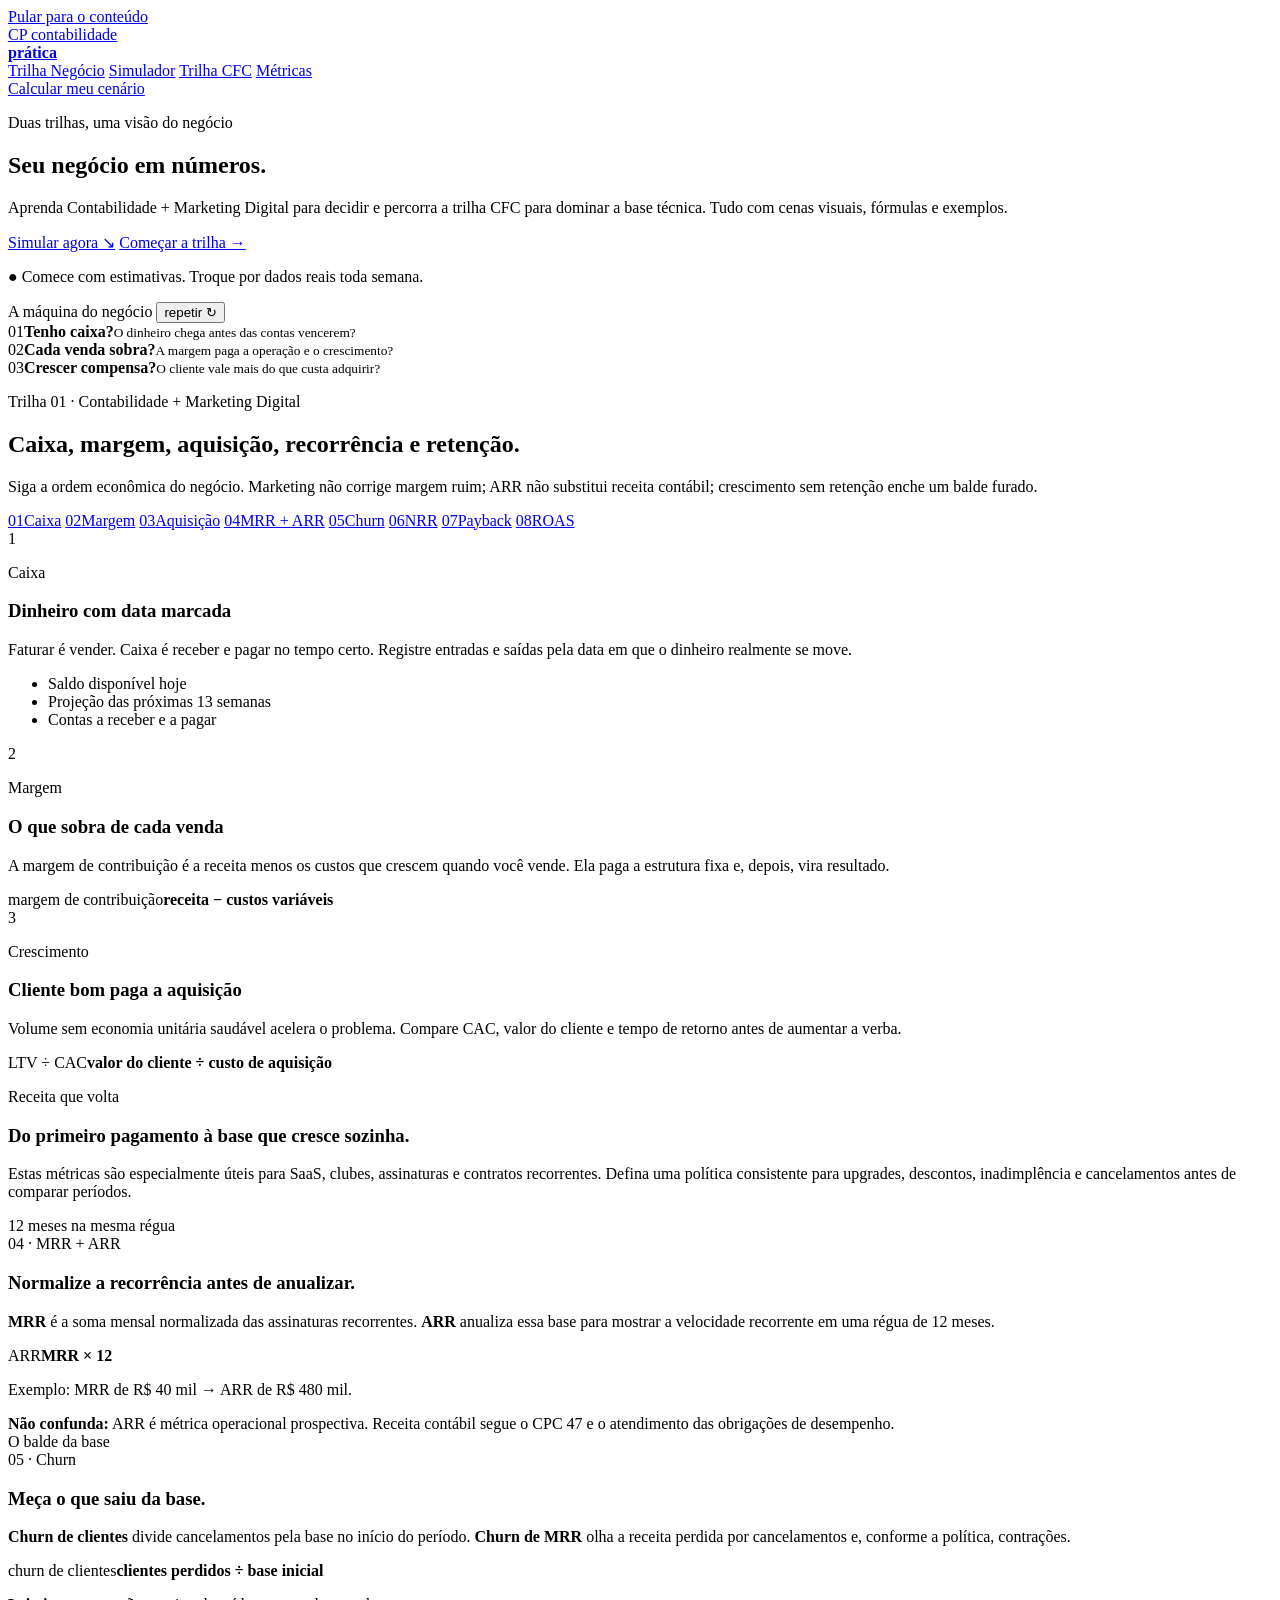
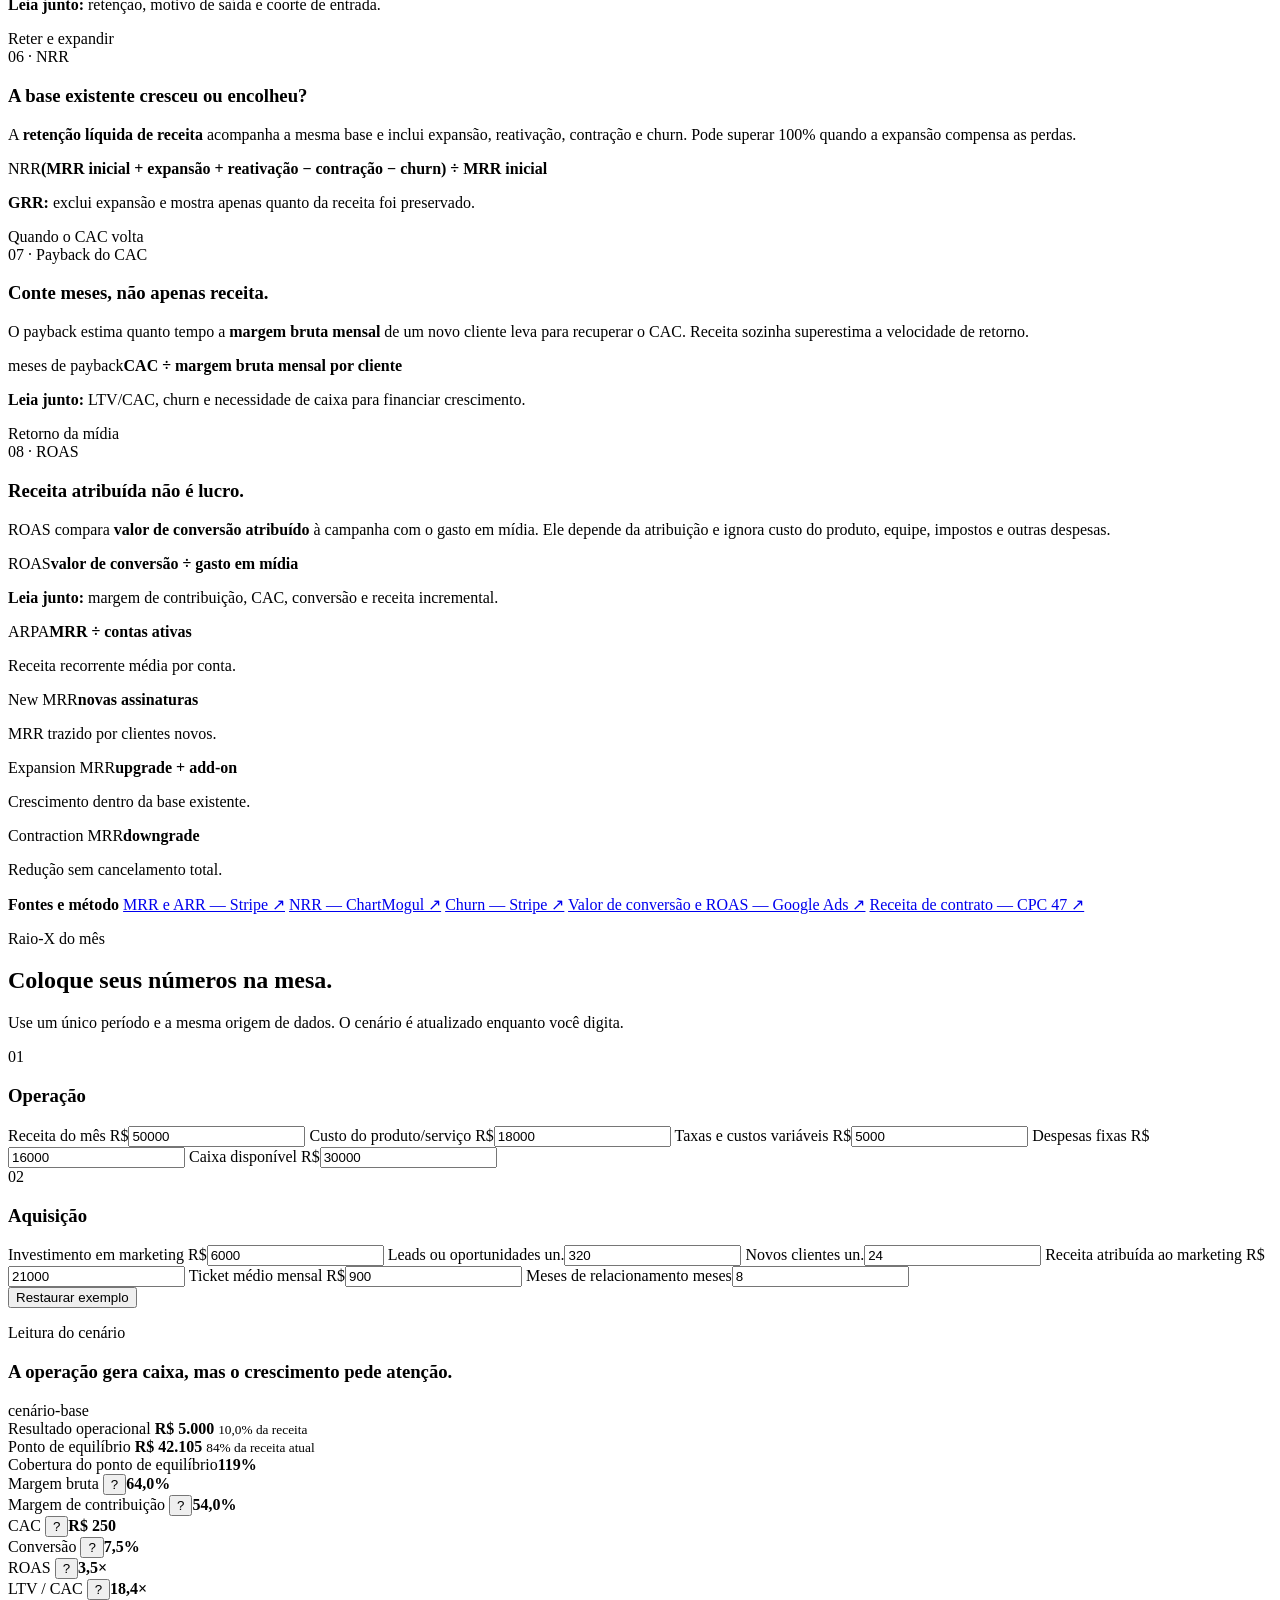
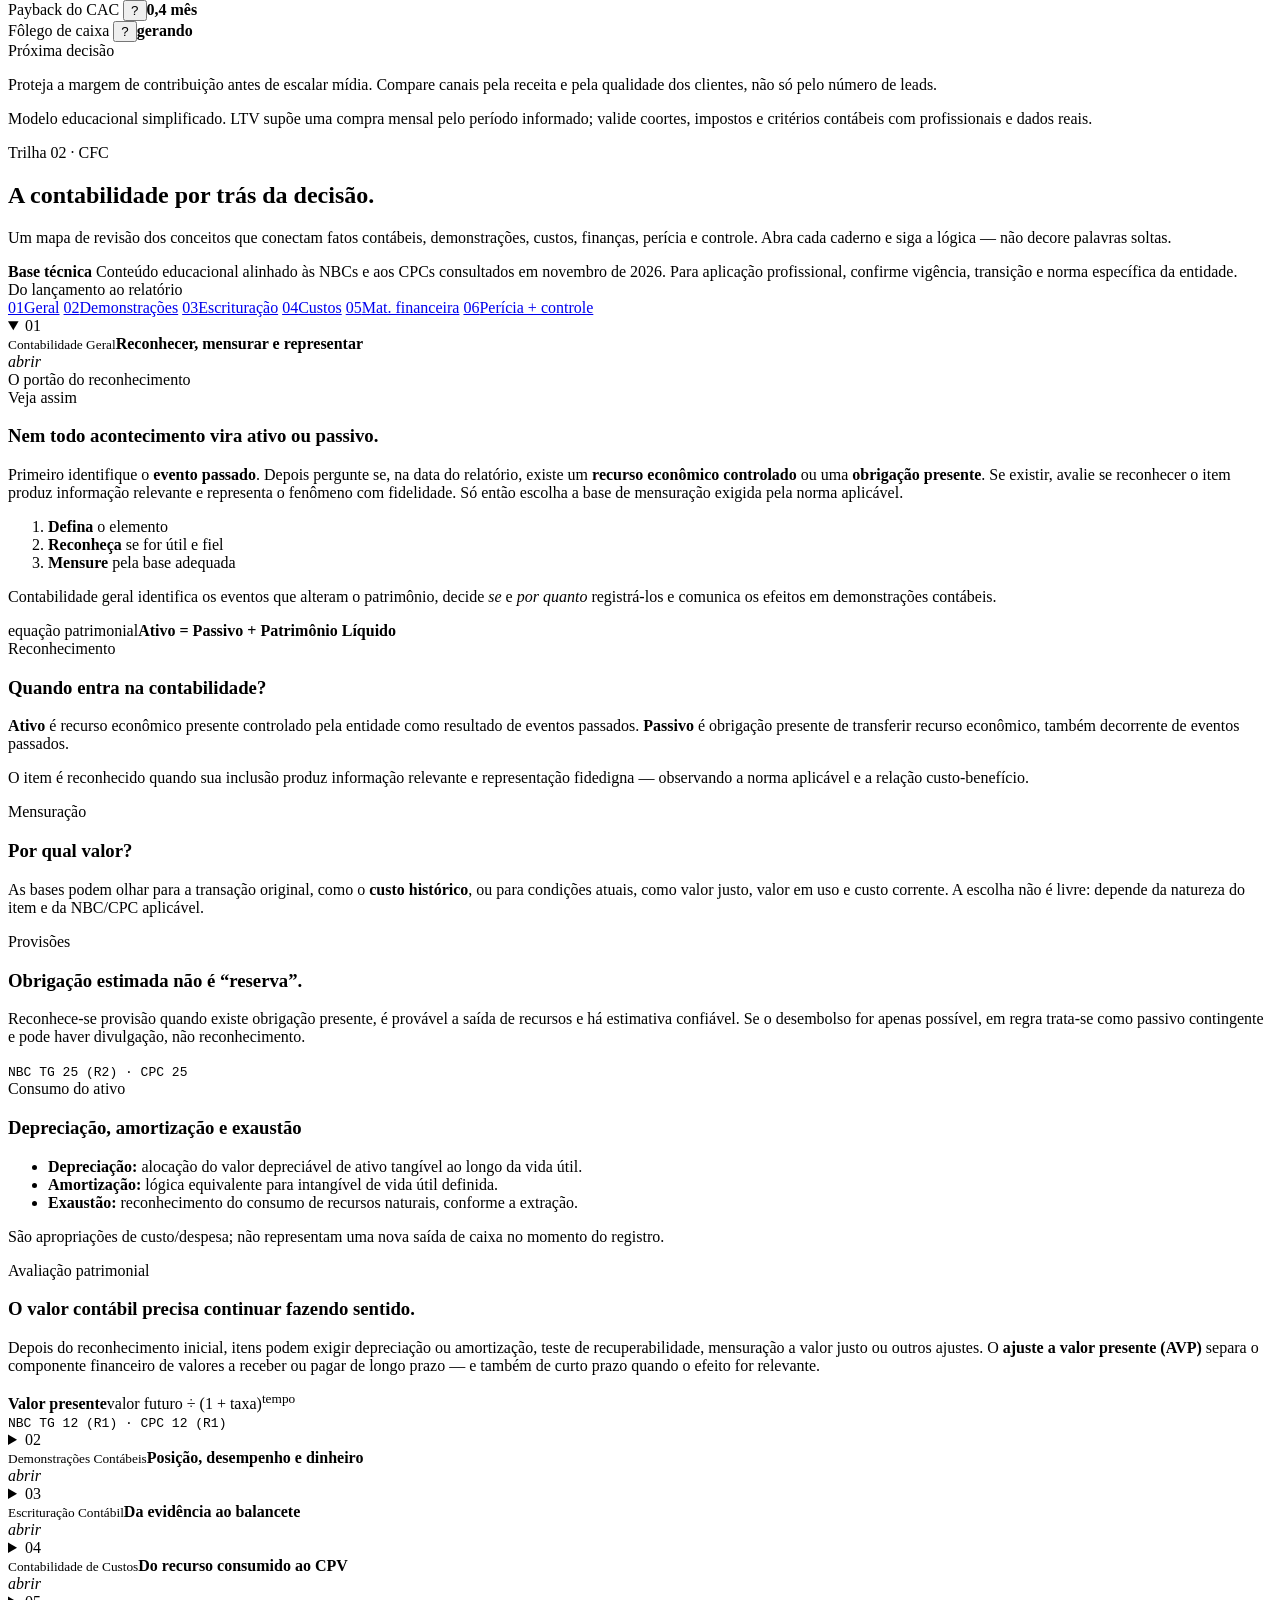
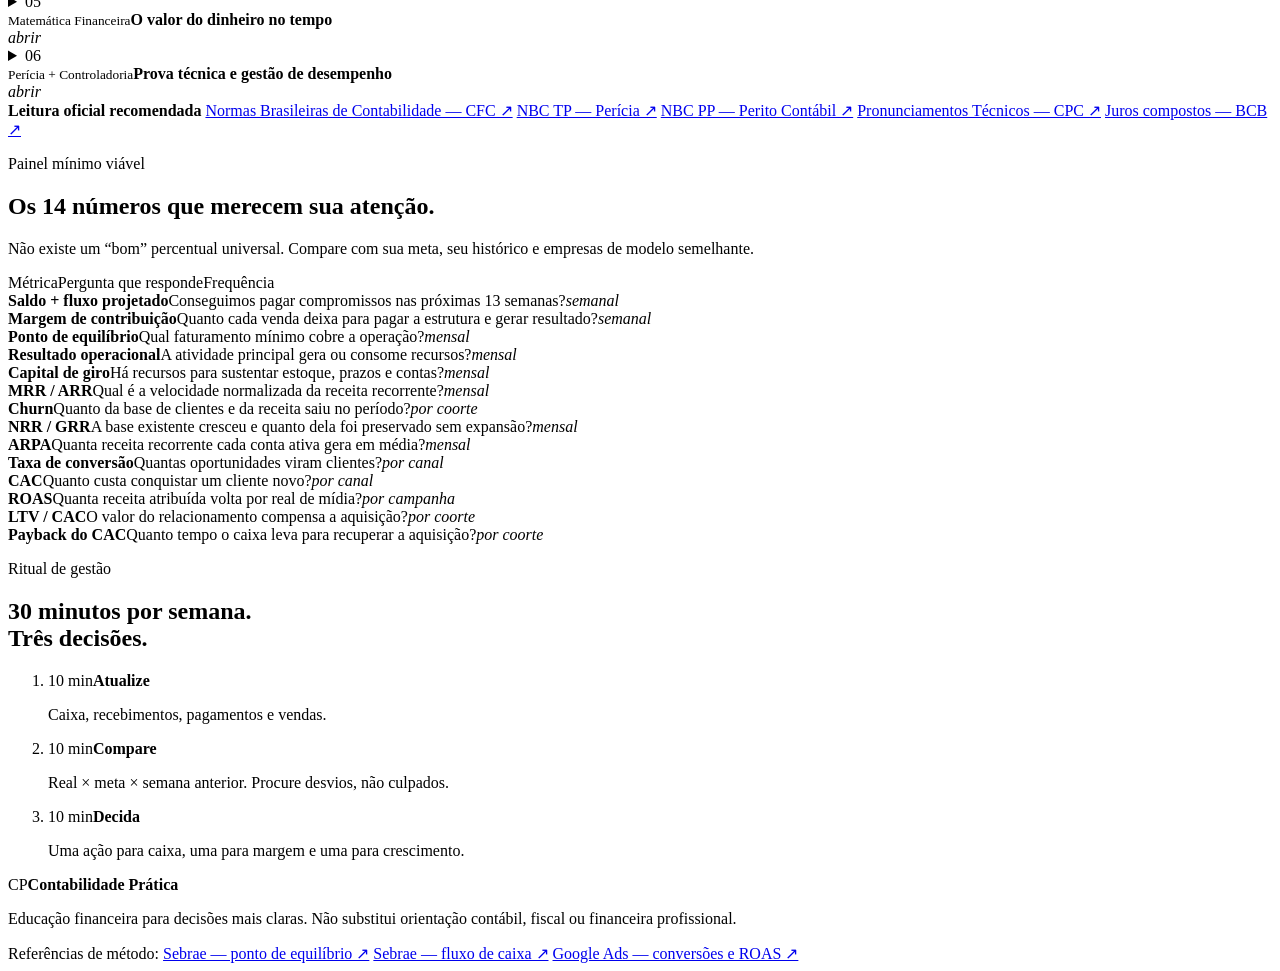
==== commit db18eb5d: "Add accounting and digital marketing growth trail" ====
--- a/site/index.html
+++ b/site/index.html
@@ -3,7 +3,7 @@
 <head>
   <meta charset="utf-8">
   <meta name="viewport" content="width=device-width, initial-scale=1">
-  <meta name="description" content="Contabilidade prática para empreendedores: caixa, margem, ponto de equilíbrio, CAC, ROAS e LTV em um guia visual e interativo.">
+  <meta name="description" content="Trilhas visuais de contabilidade e marketing digital para empreendedores: caixa, margem, CAC, ROAS, MRR, ARR, churn, NRR e conceitos do CFC.">
   <meta name="theme-color" content="#f4eddb">
   <title>Contabilidade Prática — números que ajudam a decidir</title>
   <link rel="stylesheet" href="/assets/styles.css">
@@ -16,7 +16,7 @@
       <span>contabilidade<br><strong>prática</strong></span>
     </a>
     <nav aria-label="Navegação principal">
-      <a href="#fundamentos">Fundamentos</a>
+      <a href="#trilha-negocio">Trilha Negócio</a>
       <a href="#simulador">Simulador</a>
       <a href="#cfc">Trilha CFC</a>
       <a href="#metricas">Métricas</a>
@@ -27,12 +27,12 @@
   <main id="conteudo">
     <section class="hero" id="topo">
       <div class="hero-copy">
-        <p class="eyebrow">Finanças + marketing, sem economês</p>
+        <p class="eyebrow">Duas trilhas, uma visão do negócio</p>
         <h1>Seu negócio em <span class="scribble">números.</span></h1>
-        <p class="hero-lead">Entenda o que entra, o que sobra e quanto custa crescer. Um guia visual para transformar dados do mês em decisões melhores.</p>
+        <p class="hero-lead">Aprenda Contabilidade + Marketing Digital para decidir e percorra a trilha CFC para dominar a base técnica. Tudo com cenas visuais, fórmulas e exemplos.</p>
         <div class="hero-actions">
           <a class="button" href="#simulador">Simular agora <span aria-hidden="true">↘</span></a>
-          <a class="text-link" href="#fundamentos">Aprender do zero <span aria-hidden="true">→</span></a>
+          <a class="text-link" href="#trilha-negocio">Começar a trilha <span aria-hidden="true">→</span></a>
         </div>
         <p class="hero-note"><span aria-hidden="true">●</span> Comece com estimativas. Troque por dados reais toda semana.</p>
       </div>
@@ -48,14 +48,24 @@
       </div>
     </section>
 
-    <section class="intro" id="fundamentos">
+    <section class="intro business-trail" id="trilha-negocio">
       <div class="section-heading">
-        <p class="eyebrow">A ordem certa</p>
-        <h2>Primeiro sobreviver.<br>Depois lucrar. Então crescer.</h2>
-        <p>As três camadas se conectam. Marketing não corrige margem ruim; lucro no papel não paga boleto sem caixa.</p>
-      </div>
+        <p class="eyebrow">Trilha 01 · Contabilidade + Marketing Digital</p>
+        <h2>Caixa, margem, aquisição, recorrência e retenção.</h2>
+        <p>Siga a ordem econômica do negócio. Marketing não corrige margem ruim; ARR não substitui receita contábil; crescimento sem retenção enche um balde furado.</p>
+      </div>
+      <nav class="trail-index" aria-label="Índice da trilha Contabilidade e Marketing Digital">
+        <a href="#negocio-caixa"><span>01</span>Caixa</a>
+        <a href="#negocio-margem"><span>02</span>Margem</a>
+        <a href="#negocio-aquisicao"><span>03</span>Aquisição</a>
+        <a href="#negocio-arr"><span>04</span>MRR + ARR</a>
+        <a href="#negocio-churn"><span>05</span>Churn</a>
+        <a href="#negocio-nrr"><span>06</span>NRR</a>
+        <a href="#negocio-payback"><span>07</span>Payback</a>
+        <a href="#negocio-roas"><span>08</span>ROAS</a>
+      </nav>
       <div class="chapter-grid">
-        <article class="chapter">
+        <article class="chapter" id="negocio-caixa">
           <div class="chapter-number">1</div>
           <div class="chapter-scene scene-frame">
             <stick-scene scene="cashflow-sorter" play="click" no-font label="Uma empreendedora aciona uma máquina que separa as vendas entre custos, despesas e caixa." style="height:220px"></stick-scene>
@@ -70,7 +80,7 @@
           </ul>
         </article>
 
-        <article class="chapter">
+        <article class="chapter" id="negocio-margem">
           <div class="chapter-number">2</div>
           <div class="chapter-scene scene-frame">
             <stick-scene scene="breakeven-stamp" play="view" no-font label="Uma empreendedora carimba o ponto de equilíbrio quando a margem cobre os custos fixos." style="height:220px"></stick-scene>
@@ -81,7 +91,7 @@
           <div class="formula"><span>margem de contribuição</span><strong>receita − custos variáveis</strong></div>
         </article>
 
-        <article class="chapter">
+        <article class="chapter" id="negocio-aquisicao">
           <div class="chapter-number">3</div>
           <div class="chapter-scene scene-frame">
             <stick-scene scene="funnel-builder" play="view" no-font label="Uma empreendedora coloca visitantes em um funil e mede quantos clientes saem e quanto valor geram." style="height:220px"></stick-scene>
@@ -91,6 +101,105 @@
           <p>Volume sem economia unitária saudável acelera o problema. Compare CAC, valor do cliente e tempo de retorno antes de aumentar a verba.</p>
           <div class="formula"><span>LTV ÷ CAC</span><strong>valor do cliente ÷ custo de aquisição</strong></div>
         </article>
+      </div>
+
+      <div class="recurring-track">
+        <div class="recurring-heading">
+          <div>
+            <p class="eyebrow">Receita que volta</p>
+            <h3>Do primeiro pagamento à base que cresce sozinha.</h3>
+          </div>
+          <p>Estas métricas são especialmente úteis para SaaS, clubes, assinaturas e contratos recorrentes. Defina uma política consistente para upgrades, descontos, inadimplência e cancelamentos antes de comparar períodos.</p>
+        </div>
+
+        <div class="growth-grid">
+          <article class="growth-module featured" id="negocio-arr">
+            <div class="growth-scene scene-frame">
+              <span class="scene-kicker">12 meses na mesma régua</span>
+              <stick-scene scene="arr-stacker" play="view" no-font label="Uma empreendedora gira uma manivela que empilha doze blocos de receita recorrente mensal e forma a receita recorrente anualizada." style="height:250px"></stick-scene>
+            </div>
+            <div class="growth-copy">
+              <span class="module-number">04 · MRR + ARR</span>
+              <h3>Normalize a recorrência antes de anualizar.</h3>
+              <p><strong>MRR</strong> é a soma mensal normalizada das assinaturas recorrentes. <strong>ARR</strong> anualiza essa base para mostrar a velocidade recorrente em uma régua de 12 meses.</p>
+              <div class="metric-formula"><span>ARR</span><strong>MRR × 12</strong></div>
+              <p class="example-line">Exemplo: MRR de R$ 40 mil → ARR de R$ 480 mil.</p>
+              <div class="accounting-warning"><b>Não confunda:</b> ARR é métrica operacional prospectiva. Receita contábil segue o CPC 47 e o atendimento das obrigações de desempenho.</div>
+            </div>
+          </article>
+
+          <article class="growth-module" id="negocio-churn">
+            <div class="growth-scene scene-frame">
+              <span class="scene-kicker">O balde da base</span>
+              <stick-scene scene="churn-plug" play="view" no-font label="Uma gestora fecha o vazamento de um reservatório de clientes recorrentes para reduzir o churn." style="height:220px"></stick-scene>
+            </div>
+            <div class="growth-copy">
+              <span class="module-number">05 · Churn</span>
+              <h3>Meça o que saiu da base.</h3>
+              <p><strong>Churn de clientes</strong> divide cancelamentos pela base no início do período. <strong>Churn de MRR</strong> olha a receita perdida por cancelamentos e, conforme a política, contrações.</p>
+              <div class="metric-formula"><span>churn de clientes</span><strong>clientes perdidos ÷ base inicial</strong></div>
+              <p class="metric-pair"><b>Leia junto:</b> retenção, motivo de saída e coorte de entrada.</p>
+            </div>
+          </article>
+
+          <article class="growth-module" id="negocio-nrr">
+            <div class="growth-scene scene-frame">
+              <span class="scene-kicker">Reter e expandir</span>
+              <stick-scene scene="nrr-pump" play="view" no-font label="Uma controller bombeia receita de expansão para compensar contrações e churn e leva a retenção líquida acima de cem por cento." style="height:220px"></stick-scene>
+            </div>
+            <div class="growth-copy">
+              <span class="module-number">06 · NRR</span>
+              <h3>A base existente cresceu ou encolheu?</h3>
+              <p>A <strong>retenção líquida de receita</strong> acompanha a mesma base e inclui expansão, reativação, contração e churn. Pode superar 100% quando a expansão compensa as perdas.</p>
+              <div class="metric-formula compact"><span>NRR</span><strong>(MRR inicial + expansão + reativação − contração − churn) ÷ MRR inicial</strong></div>
+              <p class="metric-pair"><b>GRR:</b> exclui expansão e mostra apenas quanto da receita foi preservado.</p>
+            </div>
+          </article>
+
+          <article class="growth-module" id="negocio-payback">
+            <div class="growth-scene scene-frame">
+              <span class="scene-kicker">Quando o CAC volta</span>
+              <stick-scene scene="payback-calendar" play="view" no-font label="Uma empreendedora avança um calendário enquanto a margem mensal recupera o custo de aquisição do cliente." style="height:220px"></stick-scene>
+            </div>
+            <div class="growth-copy">
+              <span class="module-number">07 · Payback do CAC</span>
+              <h3>Conte meses, não apenas receita.</h3>
+              <p>O payback estima quanto tempo a <strong>margem bruta mensal</strong> de um novo cliente leva para recuperar o CAC. Receita sozinha superestima a velocidade de retorno.</p>
+              <div class="metric-formula"><span>meses de payback</span><strong>CAC ÷ margem bruta mensal por cliente</strong></div>
+              <p class="metric-pair"><b>Leia junto:</b> LTV/CAC, churn e necessidade de caixa para financiar crescimento.</p>
+            </div>
+          </article>
+
+          <article class="growth-module" id="negocio-roas">
+            <div class="growth-scene scene-frame">
+              <span class="scene-kicker">Retorno da mídia</span>
+              <stick-scene scene="roas-balance" play="view" no-font label="Uma gestora coloca investimento de mídia em uma balança e compara com o valor de conversão atribuído, sem confundir ROAS com lucro." style="height:220px"></stick-scene>
+            </div>
+            <div class="growth-copy">
+              <span class="module-number">08 · ROAS</span>
+              <h3>Receita atribuída não é lucro.</h3>
+              <p>ROAS compara <strong>valor de conversão atribuído</strong> à campanha com o gasto em mídia. Ele depende da atribuição e ignora custo do produto, equipe, impostos e outras despesas.</p>
+              <div class="metric-formula"><span>ROAS</span><strong>valor de conversão ÷ gasto em mídia</strong></div>
+              <p class="metric-pair"><b>Leia junto:</b> margem de contribuição, CAC, conversão e receita incremental.</p>
+            </div>
+          </article>
+        </div>
+
+        <div class="metric-dictionary">
+          <article><span>ARPA</span><strong>MRR ÷ contas ativas</strong><p>Receita recorrente média por conta.</p></article>
+          <article><span>New MRR</span><strong>novas assinaturas</strong><p>MRR trazido por clientes novos.</p></article>
+          <article><span>Expansion MRR</span><strong>upgrade + add-on</strong><p>Crescimento dentro da base existente.</p></article>
+          <article><span>Contraction MRR</span><strong>downgrade</strong><p>Redução sem cancelamento total.</p></article>
+        </div>
+
+        <div class="trail-sources">
+          <strong>Fontes e método</strong>
+          <a href="https://support.stripe.com/questions/understanding-monthly-recurring-revenue-%28mrr%29-and-annual-recurring-revenue-%28arr%29" target="_blank" rel="noreferrer">MRR e ARR — Stripe ↗</a>
+          <a href="https://chartmogul.com/saas-metrics/nrr/" target="_blank" rel="noreferrer">NRR — ChartMogul ↗</a>
+          <a href="https://stripe.com/resources/more/how-to-calculate-churn-rates" target="_blank" rel="noreferrer">Churn — Stripe ↗</a>
+          <a href="https://support.google.com/google-ads/answer/13064207" target="_blank" rel="noreferrer">Valor de conversão e ROAS — Google Ads ↗</a>
+          <a href="https://www.cpc.org.br/CPC/Documentos-Emitidos/Pronunciamentos/Pronunciamento?Id=105" target="_blank" rel="noreferrer">Receita de contrato — CPC 47 ↗</a>
+        </div>
       </div>
     </section>
 
@@ -173,7 +282,7 @@
     <section class="cfc-section" id="cfc">
       <div class="cfc-hero">
         <div class="cfc-copy">
-          <p class="eyebrow">Trilha CFC</p>
+          <p class="eyebrow">Trilha 02 · CFC</p>
           <h2>A contabilidade por trás da decisão.</h2>
           <p>Um mapa de revisão dos conceitos que conectam fatos contábeis, demonstrações, custos, finanças, perícia e controle. Abra cada caderno e siga a lógica — não decore palavras soltas.</p>
           <div class="norm-note">
@@ -452,7 +561,7 @@
     <section class="metrics" id="metricas">
       <div class="section-heading">
         <p class="eyebrow">Painel mínimo viável</p>
-        <h2>Os 10 números que merecem sua atenção.</h2>
+        <h2>Os 14 números que merecem sua atenção.</h2>
         <p>Não existe um “bom” percentual universal. Compare com sua meta, seu histórico e empresas de modelo semelhante.</p>
       </div>
       <div class="metric-table" role="table" aria-label="Métricas essenciais">
@@ -462,6 +571,10 @@
         <div class="metric-row" role="row"><strong role="cell">Ponto de equilíbrio</strong><span role="cell">Qual faturamento mínimo cobre a operação?</span><em role="cell">mensal</em></div>
         <div class="metric-row" role="row"><strong role="cell">Resultado operacional</strong><span role="cell">A atividade principal gera ou consome recursos?</span><em role="cell">mensal</em></div>
         <div class="metric-row" role="row"><strong role="cell">Capital de giro</strong><span role="cell">Há recursos para sustentar estoque, prazos e contas?</span><em role="cell">mensal</em></div>
+        <div class="metric-row" role="row"><strong role="cell">MRR / ARR</strong><span role="cell">Qual é a velocidade normalizada da receita recorrente?</span><em role="cell">mensal</em></div>
+        <div class="metric-row" role="row"><strong role="cell">Churn</strong><span role="cell">Quanto da base de clientes e da receita saiu no período?</span><em role="cell">por coorte</em></div>
+        <div class="metric-row" role="row"><strong role="cell">NRR / GRR</strong><span role="cell">A base existente cresceu e quanto dela foi preservado sem expansão?</span><em role="cell">mensal</em></div>
+        <div class="metric-row" role="row"><strong role="cell">ARPA</strong><span role="cell">Quanta receita recorrente cada conta ativa gera em média?</span><em role="cell">mensal</em></div>
         <div class="metric-row" role="row"><strong role="cell">Taxa de conversão</strong><span role="cell">Quantas oportunidades viram clientes?</span><em role="cell">por canal</em></div>
         <div class="metric-row" role="row"><strong role="cell">CAC</strong><span role="cell">Quanto custa conquistar um cliente novo?</span><em role="cell">por canal</em></div>
         <div class="metric-row" role="row"><strong role="cell">ROAS</strong><span role="cell">Quanta receita atribuída volta por real de mídia?</span><em role="cell">por campanha</em></div>
@@ -507,6 +620,11 @@
   <script src="/scenes/discount-timeline.js" defer></script>
   <script src="/scenes/forensic-stamp.js" defer></script>
   <script src="/scenes/budget-compass.js" defer></script>
+  <script src="/scenes/arr-stacker.js" defer></script>
+  <script src="/scenes/churn-plug.js" defer></script>
+  <script src="/scenes/nrr-pump.js" defer></script>
+  <script src="/scenes/payback-calendar.js" defer></script>
+  <script src="/scenes/roas-balance.js" defer></script>
   <script src="/assets/app.js" defer></script>
 </body>
 </html>
